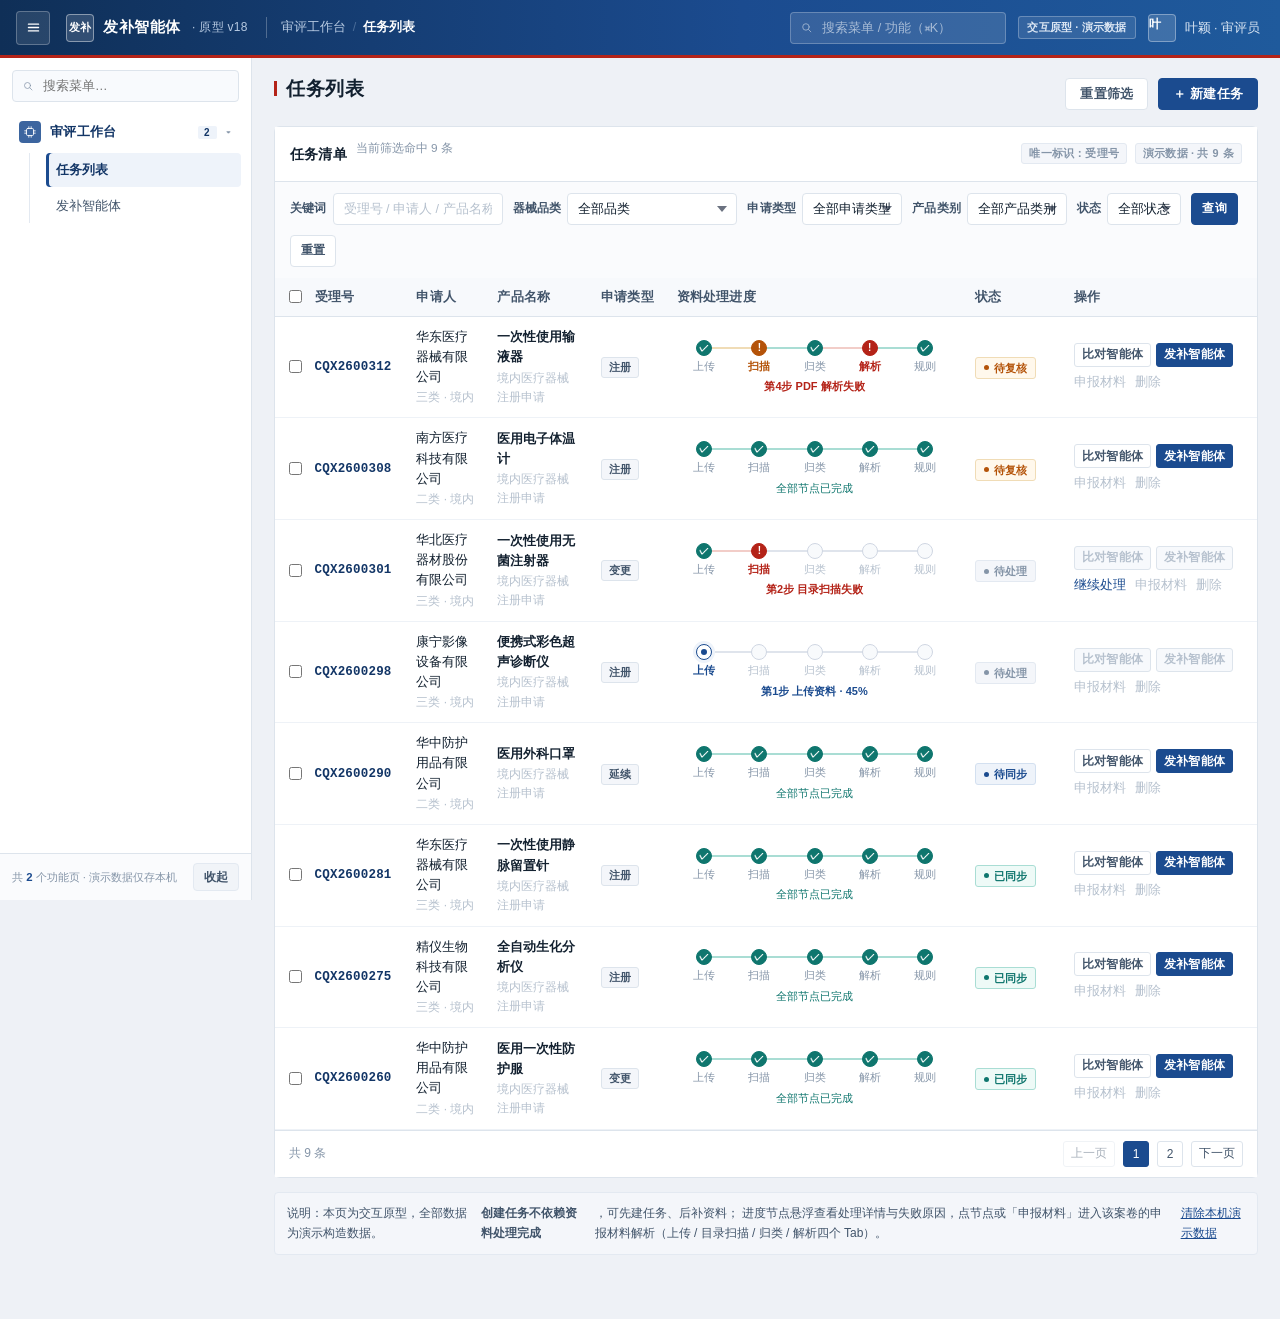
==== index.html @ 921083e4 "feat: 法布·发补智能体原型 v18（8 页可交互 + 三来源问题归并 + RPS 归类 + 浮窗分屏）" ====
<!DOCTYPE html>
<html lang="zh-CN">
<head>
<meta charset="utf-8">
<meta name="viewport" content="width=device-width,initial-scale=1">
<title>任务列表 · 发补智能体原型 v18</title>
<link rel="stylesheet" href="./assets/style.css">
</head>
<body>
<div class="shell">
  <header class="topbar" id="topbar"></header>
  <aside class="side" id="side"></aside>

  <main class="content">
    <div class="page-head">
      <div>
        <div class="page-title"><span class="dot"></span>任务列表</div>
      </div>
      <div class="right">
        <button class="btn" id="btnReset">重置筛选</button>
        <button class="btn primary" id="btnNew">＋ 新建任务</button>
      </div>
    </div>

    <div class="panel">
      <div class="panel-head">
        <h3>任务清单</h3>
        <span class="sub" id="listHint"></span>
        <div class="right">
          <span class="tag t-gray">唯一标识：受理号</span>
          <span class="tag t-gray">演示数据 · 共 <b id="totalNum">0</b> 条</span>
        </div>
      </div>

      <div class="panel-body tight">
        <div class="toolbar">
          <div class="fld"><span>关键词</span>
            <input class="inp w-md" id="fKw" placeholder="受理号 / 申请人 / 产品名称"></div>
          <div class="fld"><span>器械品类</span><select class="sel" id="fDev"></select></div>
          <div class="fld"><span>申请类型</span><select class="sel" id="fApplyType"></select></div>
          <div class="fld"><span>产品类别</span><select class="sel" id="fProdClass"></select></div>
          <div class="fld"><span>状态</span><select class="sel" id="fStatus"></select></div>
          <button class="btn primary sm" id="btnQuery" style="height:32px">查询</button>
          <button class="btn sm" id="btnClear" style="height:32px">重置</button>
        </div>
      </div>

      <div class="batchbar" id="batchBar">
        <span class="bn">已选 <b id="bnNum">0</b> 项</span>
        <span class="sp"></span>
        <button class="btn sm" id="bnRun">批量开始处理</button>
        <button class="btn sm" id="bnDel">批量删除</button>
        <button class="btn sm gh" id="bnClear">清除选择</button>
      </div>

      <div class="tbl-wrap">
        <table class="tbl">
          <thead>
            <tr>
              <th class="chkcell"><input type="checkbox" id="chkAll" title="选择本页全部"></th>
              <th style="width:122px">受理号</th>
              <th style="width:166px">申请人</th>
              <th style="width:188px">产品名称</th>
              <th style="width:158px">器械品类</th>
              <th style="width:78px">申请类型</th>
              <th style="width:318px">资料处理进度</th>
              <th style="width:84px">状态</th>
              <th style="width:172px">操作</th>
            </tr>
          </thead>
          <tbody id="rows"></tbody>
        </table>
      </div>
      <div class="pager" id="pager"></div>
    </div>

    <div class="infobar i-gray" style="margin:0">
      说明：本页为交互原型，全部数据为演示构造数据。<b>创建任务不依赖资料处理完成</b>，可先建任务、后补资料；
      进度节点悬浮查看处理详情与失败原因，点节点或「申报材料」进入该案卷的申报材料解析（上传 / 目录扫描 / 归类 / 解析四个 Tab）。
      <a id="btnClearDemo" style="color:var(--primary);text-decoration:underline;cursor:pointer">清除本机演示数据</a>
    </div>
  </main>
</div>

<div id="toastBox"></div>

<script src="./assets/app.js"></script>
<script src="./assets/data.js"></script>
<script src="./assets/cascade.js"></script>
<script>
(function () {
  'use strict';
  var $ = APP.$, $$ = APP.$$, esc = APP.esc, ic = APP.ic;

  var S = { kw: '', devTop: '', applyType: '', prodClass: '', status: '', page: 1, size: 8 };
  var RUNNING = {};

  APP.renderTop({ crumb: ['审评工作台', '任务列表'] });
  APP.renderSide('list');

  function fillSel(sel, arr, allTxt) {
    var h = '<option value="">' + allTxt + '</option>';
    arr.forEach(function (v) { h += '<option value="' + esc(v) + '">' + esc(v) + '</option>'; });
    sel.innerHTML = h;
  }
  fillSel($('#fDev'), DATA.DEVICE_CAT.map(function (g) { return g.t; }), '全部品类');
  fillSel($('#fApplyType'), DATA.ENUM.applyType, '全部申请类型');
  fillSel($('#fProdClass'), DATA.ENUM.productClass, '全部产品类别');
  fillSel($('#fStatus'), Object.keys(DATA.STATUS), '全部状态');

  function filtered() {
    var kw = S.kw.trim().toLowerCase();
    return DATA.CASES.filter(function (c) {
      if (S.devTop && (!c.devCat || c.devCat[0] !== S.devTop)) return false;
      if (S.applyType && c.applyType !== S.applyType) return false;
      if (S.prodClass && c.productClass !== S.prodClass) return false;
      if (S.status && c.status !== S.status) return false;
      if (kw) {
        var hay = [c.acceptNo, c.product, c.ent, c.applyItem].join(' ').toLowerCase();
        if (hay.indexOf(kw) < 0) return false;
      }
      return true;
    });
  }

  /* ---------------- 节点状态 ---------------- */
  function nodeCls(x) {
    if (!x) return 'pending';
    if (x.st === 'fail') return 'fail';
    if (x.st === 'warn') return 'warn';
    if (x.st === 'running') return 'run';
    if (x.st === 'done') return 'done';
    return 'pending';
  }
  function nodeDone(x) { return !!x && (x.st === 'done' || x.st === 'warn'); }
  function isRunning(c) {
    return DATA.FLOW_STEPS.some(function (s) {
      var x = (c.flow || {})[s.k];
      return x && x.st === 'running';
    });
  }
  function nodeDetail(c, k) {
    var x = (c.flow || {})[k] || {};
    if (k === 'upload') {
      var fn = x.file ? x.file.name + (x.file.count ? ' · ' + x.file.count + ' 个文件' : ' · ' + x.file.size) : '文件夹已上传';
      if (x.st === 'done') return fn + '，创建后自动扫描目录';
      if (x.st === 'running') return '正在上传 ' + (x.pct || 0) + '%' + (x.file ? ' · ' + x.file.name : '');
      return '尚未选择文件夹';
    }
    if (k === 'unzip') {
      if (x.st === 'done') return '读取 ' + (x.files || 128) + ' 个文件' + (x.failN ? '（' + x.failN + ' 个失败，见「申报材料解析 · 目录扫描」）' : '') +
        ' · ' + (x.dirs || 6) + ' 个一级目录 · 耗时 ' + (x.cost || '3.2s');
      if (x.st === 'running') return '正在扫描目录 ' + (x.pct || 0) + '%';
      if (x.st === 'fail') return '目录扫描未完成，后续节点被阻塞';
      return '等待上传完成';
    }
    if (k === 'classify') {
      if (x.st === 'done') return '128 个 ch 文件 → 12 个 rps 目录（自动 ' + (x.auto != null ? x.auto : 125) + ' · 待确认 ' + (x.low != null ? x.low : 0) + ' · 人工调整 ' + (x.manual || 0) + '）';
      if (x.st === 'running') return '正在按归类规则处理 ' + (x.pct || 0) + '%';
      return '等待目录扫描完成';
    }
    if (k === 'parse') {
      if (x.st === 'done') return '解析成功 ' + (x.ok || 128) + ' 个 · 提取文本 ' + (x.pages || 3518) + ' 页';
      if (x.st === 'fail') return '成功 ' + (x.ok || 125) + ' 个 · 失败 ' + (x.failN || 3) + ' 个 · 提取文本 ' + (x.pages || 3518) + ' 页';
      if (x.st === 'running') return '正在解析 ' + (x.pct || 0) + '%';
      return '等待归类完成';
    }
    if (k === 'rule') {
      if (x.st === 'done') return '规则结论 ' + (x.hits || 12) + ' 条 · 比对差异 ' + (x.cmp || 4) + ' 项 · 历史匹配 ' + (x.hist || 12) + ' 份';
      if (x.st === 'running') return '正在运行规则包 ' + (x.pct || 0) + '%';
      return '等待解析完成';
    }
    return '';
  }
  function stateText(x) {
    if (!x) return '未开始';
    if (x.st === 'fail') return '失败';
    if (x.st === 'running') return '处理中 ' + (x.pct || 0) + '%';
    if (x.st === 'warn') return '部分失败';
    if (x.st === 'done') return '已完成';
    return '未开始';
  }

  function flowCell(c) {
    var f = DATA.flowOf(c);
    var nodes = DATA.FLOW_STEPS.map(function (s) {
      var x = (c.flow || {})[s.k] || { st: 'pending' };
      var cls = nodeCls(x);
      var dot = cls === 'done' ? '✓' : (cls === 'fail' || cls === 'warn') ? '!' : '';
      var attrs = ' data-tip-title="' + esc(s.t) + '"' +
        ' data-tip-state="' + esc(stateText(x) + (x.at ? ' · ' + x.at : '')) + '"' +
        ' data-tip-detail="' + esc(nodeDetail(c, s.k)) + '"';
      if (x.err) attrs += ' data-tip-err="' + esc(x.err + (x.errMore ? '；' + x.errMore : '')) + '"';
      return '<div class="fnode ' + cls + '"' + attrs + '>' +
        '<span class="fdot">' + dot + '</span>' +
        '<span class="flab">' + esc(s.short) + '</span></div>';
    }).join('');

    var cap, tone;
    if (f.fail) { cap = '第' + f.fail.i + '步 ' + f.fail.t + '失败'; tone = 'red'; }
    else if (isRunning(c)) {
      var curNode = null;
      DATA.FLOW_STEPS.forEach(function (s) {
        var x = (c.flow || {})[s.k];
        if (!curNode && x && x.st === 'running') curNode = { t: s.t, pct: x.pct || 0, i: DATA.FLOW_STEPS.indexOf(s) + 1 };
      });
      cap = curNode ? ('第' + curNode.i + '步 ' + curNode.t + ' · ' + curNode.pct + '%') : '处理中';
      tone = 'blue';
    } else if (f.warn) {
      cap = '有环节存在失败文件 · 点开排查';
      tone = 'amber';
    } else if (!f.done && f.cur) {
      cap = '待处理 · 下一步 ' + f.cur.t;
      tone = 'gray';
    } else if (f.done) {
      cap = '全部节点已完成';
      tone = 'green';
    } else {
      cap = '未开始';
      tone = 'gray';
    }

    return '<div class="flowcell" id="flow-' + esc(c.acceptNo) + '">' +
      '<div class="fprog">' + nodes + '</div>' +
      '<div class="fcap ' + tone + '">' + esc(cap) + '</div></div>';
  }

  /* ---------------- 表格 ---------------- */
  var STATUS_ORDER = { '待复核': 0, '待处理': 1, '待同步': 2, '已同步': 3 };

  function devName(c) {
    if (!c.devCat || !c.devCat.length) return c.cat || '—';
    return c.devCat[2].replace(/^[\d\-]+\s+/, '');
  }
  function devParent(c) {
    if (!c.devCat || c.devCat.length < 2) return '';
    return c.devCat[1].replace(/^[\d\-]+\s+/, '');
  }

  var SEL = {};
  function selCount() { return Object.keys(SEL).length; }
  function syncBatch() {
    var n = selCount();
    var bar = $('#batchBar');
    if (bar) bar.classList.toggle('on', n > 0);
    var num = $('#bnNum'); if (num) num.textContent = n;
    var rows = $$('#rows .rowchk');
    var all = rows.length > 0 && rows.every(function (x) { return x.checked; });
    var some = rows.some(function (x) { return x.checked; });
    var ca = $('#chkAll');
    if (ca) { ca.checked = all; ca.indeterminate = !all && some; }
  }
  function selClear() {
    SEL = {};
    $$('#rows .rowchk').forEach(function (x) { x.checked = false; });
    $$('#rows tr.sel').forEach(function (tr) { tr.classList.remove('sel'); });
    syncBatch();
  }

  function renderTable() {
    var list = filtered().slice();
    list.sort(function (a, b) {
      if (a.isNew && !b.isNew) return -1;
      if (!a.isNew && b.isNew) return 1;
      var d = (STATUS_ORDER[a.status] == null ? 9 : STATUS_ORDER[a.status]) - (STATUS_ORDER[b.status] == null ? 9 : STATUS_ORDER[b.status]);
      return d !== 0 ? d : (a.updated < b.updated ? 1 : -1);
    });
    var total = list.length;
    var pages = Math.max(1, Math.ceil(total / S.size));
    if (S.page > pages) S.page = pages;
    var pageList = list.slice((S.page - 1) * S.size, (S.page - 1) * S.size + S.size);

    var tb = $('#rows');
    if (!total) {
      tb.innerHTML = '<tr><td colspan="9"><div class="empty">' +
        '<div class="eic">' + ic('search', 20) + '</div>' +
        '<div class="et">没有符合条件的任务</div>' +
        '<div class="es">可尝试放宽筛选条件，或新建一个任务</div>' +
        '<div class="eact"><button class="btn sm" id="emptyClear">重置筛选</button>' +
        '<button class="btn primary sm" id="emptyNew">＋ 新建任务</button></div>' +
        '</div></td></tr>';
      $('#emptyClear').onclick = doClear;
      $('#emptyNew').onclick = openNew;
    } else {
      var h = '';
      pageList.forEach(function (c) {
        var st = DATA.STATUS[c.status] || { tone: 'b-gray' };
        var parseNode = (c.flow || {}).parse || {};
        /* 解析即使有少量文件失败，只要成功解析过文件，比对智能体仍可基于成功文件运行 */
        var parseOk = nodeDone(parseNode) || (parseNode.st === 'fail' && (parseNode.ok || 0) > 0);
        var ruleOk = nodeDone((c.flow || {}).rule);
        var f = DATA.flowOf(c);
        var running = isRunning(c);
        var cmpOff = parseOk ? '' : ' off';
        var draftOff = ruleOk ? '' : ' off';
        var runLink = (running || f.done) ? '' :
          '<a data-act="run">' + (f.pct ? '继续处理' : '开始处理') + '</a>';

        h += '<tr data-no="' + esc(c.acceptNo) + '"' + (SEL[c.acceptNo] ? ' class="sel"' : '') + '>' +
          '<td class="chkcell"><input type="checkbox" class="rowchk" data-no="' + esc(c.acceptNo) + '"' +
            (SEL[c.acceptNo] ? ' checked' : '') + '></td>' +
          '<td class="mono"><span class="acceptlink" data-act="parse" title="查看该案卷的申报材料解析">' + esc(c.acceptNo) + '</span>' +
            (c.isNew ? '<div class="t2" style="color:var(--green)">新建</div>' : '') + '</td>' +
          '<td><div class="t1" style="font-weight:400">' + esc(c.ent) + '</div><div class="t2">' +
            esc((c.productClass || '—') + ' · ' + (c.region || '—')) + '</div></td>' +
          '<td><div class="t1">' + esc(c.product) + '</div><div class="t2">' + esc(c.applyItem || c.cat) + '</div></td>' +
          '<td><div class="t1" style="font-weight:400">' + esc(devName(c)) + '</div><div class="t2">' + esc(devParent(c)) + '</div></td>' +
          '<td class="nowrap"><span class="tag">' + esc(c.applyType || c.regType) + '</span></td>' +
          '<td>' + flowCell(c) + '</td>' +
          '<td><span class="badge ' + st.tone + '"><span class="bd"></span>' + esc(c.status) + '</span></td>' +
          '<td><div class="opcell">' +
            '<div class="opbtns">' +
              '<button class="btn xs' + cmpOff + '" data-act="cmp"' +
                (cmpOff ? ' title="资料解析完成后可用"' : '') + '>比对智能体</button>' +
              '<button class="btn xs primary' + draftOff + '" data-act="draft"' +
                (draftOff ? ' title="规则运行完成后可用"' : '') + '>发补智能体</button>' +
            '</div>' +
            '<div class="cell-ops">' +
              runLink +
              '<a data-act="parse" class="mute">申报材料</a>' +
              '<a data-act="del" class="mute">删除</a>' +
            '</div>' +
          '</div></td>' +
        '</tr>';
      });
      tb.innerHTML = h;
    }

    $('#totalNum').textContent = total;
    $('#listHint').textContent = total ? ('当前筛选命中 ' + total + ' 条') : '';
    APP.renderPager($('#pager'), total, S.page, S.size, function (p) { S.page = p; renderTable(); });
    syncBatch();
  }

  /* ---------------- 行内处理（不跳页） ---------------- */
  function findCase(no) {
    return DATA.CASES.filter(function (x) { return x.acceptNo === no; })[0];
  }
  function nowStr() {
    var d = new Date();
    function p(n) { return n < 10 ? '0' + n : '' + n; }
    return d.getFullYear() + '-' + p(d.getMonth() + 1) + '-' + p(d.getDate()) + ' ' + p(d.getHours()) + ':' + p(d.getMinutes());
  }
  function hm() {
    var d = new Date();
    return (d.getHours() < 10 ? '0' : '') + d.getHours() + ':' + (d.getMinutes() < 10 ? '0' : '') + d.getMinutes();
  }
  function fillMeta(k, x) {
    if (k === 'upload') {
      if (!x.file) x.file = { name: '企业申报资料', size: '42.8 MB', count: 128, dirs: 6 };
    } else if (k === 'unzip') {
      x.files = 128; x.dirs = 6; x.cost = '3.2s';
    } else if (k === 'classify') {
      x.auto = 125; x.low = 3; x.manual = 0;
    } else if (k === 'parse') {
      x.ok = 128; x.failN = 0; x.pages = 3518;
    } else if (k === 'rule') {
      x.hits = 12; x.cmp = 4; x.hist = 12;
    }
  }

  function runTask(no) {
    var c = findCase(no);
    if (!c || RUNNING[no]) return;
    var order = DATA.FLOW_STEPS.map(function (s) { return s.k; });
    var startIdx = 0;
    while (startIdx < order.length && nodeDone(c.flow[order[startIdx]])) startIdx++;
    if (startIdx >= order.length) return;

    RUNNING[no] = true;
    if (order[startIdx] === 'upload' && !(c.flow.upload && c.flow.upload.file)) {
      c.flow.upload = c.flow.upload || {};
      c.flow.upload.file = { name: '企业申报资料_' + no, size: '42.8 MB', count: 128, dirs: 6 };
    }
    renderTable();

    (function step(i) {
      if (i >= order.length) {
        RUNNING[no] = false;
        c.status = '待复核';
        c.updated = nowStr();
        DATA.saveFlow(no, c.flow);
        if (c.isNew) DATA.saveCase(c);
        renderTable();
        APP.toast('受理号 ' + no + ' 的资料处理已完成，可进入发补智能体', 'ok', 3200);
        return;
      }
      var k = order[i];
      if (nodeDone(c.flow[k])) { step(i + 1); return; }

      var x = c.flow[k] || (c.flow[k] = { st: 'pending', pct: 0 });
      var base = (x.st === 'fail') ? 0 : (x.pct || 0);
      x.st = 'running';
      x.pct = base;
      delete x.err;
      delete x.errMore;
      renderTable();

      var t0 = Date.now();
      var dur = 760;
      var timer = setInterval(function () {
        var p = Math.min(100, Math.round(base + (Date.now() - t0) / dur * (100 - base)));
        x.pct = p;
        var el = $('#flow-' + no);
        if (el) el.outerHTML = flowCell(c);
        if (p >= 100) {
          clearInterval(timer);
          x.st = 'done';
          x.pct = 100;
          x.at = hm();
          fillMeta(k, x);
          DATA.saveFlow(no, c.flow);
          if (c.isNew) DATA.saveCase(c);
          renderTable();
          setTimeout(function () { step(i + 1); }, 240);
        }
      }, 90);
    })(startIdx);
  }

  /* ---------------- 行操作 ---------------- */
  $('#rows').addEventListener('click', function (e) {
    var b = e.target.closest('[data-act]');
    if (!b) return;
    var tr = b.closest('tr');
    var no = tr.dataset.no;
    var c = findCase(no);
    if (!c) return;
    var act = b.dataset.act;

    if (act === 'parse') { location.href = './09-申报材料解析.html?case=' + encodeURIComponent(no); return; }
    if (act === 'cmp') {
      /* 不弹窗：解析完成后直接进入比对结果页；未完成时静默不响应 */
      if (b.classList.contains('off')) { APP.toast('资料解析完成后才能进入比对智能体', 'warn', 2600); return; }
      location.href = './07-比对智能体.html?case=' + encodeURIComponent(no);
      return;
    }
    if (act === 'draft') {
      if (b.classList.contains('off')) { APP.toast('规则运行完成后才能进入发补智能体', 'warn', 2600); return; }
      location.href = './08-发补智能体.html?case=' + encodeURIComponent(no) + '&tab=rules';
      return;
    }
    if (act === 'run') { runTask(no); return; }
    if (act === 'del') { confirmDel(c); }
  });

  /* 勾选 */
  $('#rows').addEventListener('change', function (e) {
    var cb = e.target.closest('.rowchk');
    if (!cb) return;
    var no = cb.dataset.no;
    if (cb.checked) SEL[no] = true; else delete SEL[no];
    var tr = cb.closest('tr');
    if (tr) tr.classList.toggle('sel', cb.checked);
    syncBatch();
  });
  var ca = $('#chkAll');
  if (ca) ca.addEventListener('change', function () {
    var on = this.checked;
    $$('#rows .rowchk').forEach(function (cb) {
      cb.checked = on;
      var no = cb.dataset.no;
      if (on) SEL[no] = true; else delete SEL[no];
      var tr = cb.closest('tr'); if (tr) tr.classList.toggle('sel', on);
    });
    syncBatch();
  });
  $('#bnClear').onclick = selClear;
  $('#bnRun').onclick = function () {
    var nos = Object.keys(SEL).filter(function (no) {
      var c = findCase(no); return c && !DATA.flowOf(c).done;
    });
    if (!nos.length) { APP.toast('所选任务的处理节点都已完成，无需再处理', 'warn', 2400); return; }
    nos.forEach(function (no) { runTask(no); });
    APP.toast('已开始处理 ' + nos.length + ' 个任务', 'ok', 2400);
    selClear();
  };
  $('#bnDel').onclick = function () {
    var nos = Object.keys(SEL);
    if (!nos.length) return;
    APP.confirmDialog({
      title: '批量删除任务', tone: 'red', okText: '删除 ' + nos.length + ' 个任务',
      body: '将删除 <b>' + nos.length + '</b> 个任务：' + nos.map(esc).join('、') + '。<br>' +
        '对应的申报资料处理进度与发补意见草稿将一并移除，且不可恢复。'
    }, function () {
      nos.forEach(function (no) { DATA.removeCase(no); delete SEL[no]; });
      render();
      APP.toast('已删除 ' + nos.length + ' 个任务', 'ok');
    });
  };

  function confirmDel(c) {
    APP.confirmDialog({
      title: '删除任务',
      tone: 'red',
      okText: '确认删除',
      body: '将删除受理号 <b>' + esc(c.acceptNo) + '</b>（' + esc(c.product) + ' · ' + esc(c.ent) + '）。<br>' +
        '该任务的申报资料处理进度、发补意见草稿将一并移除，且不可恢复。' +
        (c.status === '已同步' ? '<br><b>注意：该任务已同步至审评系统，删除后不影响审评系统中已有的数据。</b>' : '')
    }, function () {
      DATA.removeCase(c.acceptNo);
      delete SEL[c.acceptNo];
      render();
      APP.toast('受理号 ' + c.acceptNo + ' 的任务已删除', 'ok');
    });
  }

  /* ---------------- 查询 / 重置 ---------------- */
  function doQuery() {
    S.kw = $('#fKw').value; S.devTop = $('#fDev').value; S.applyType = $('#fApplyType').value;
    S.prodClass = $('#fProdClass').value; S.status = $('#fStatus').value; S.page = 1;
    render();
    APP.toast('已按条件筛选，命中 ' + filtered().length + ' 条', 'ok', 1600);
  }
  function doClear() {
    S = { kw: '', devTop: '', applyType: '', prodClass: '', status: '', page: 1, size: 8 };
    $('#fKw').value = ''; $('#fDev').value = ''; $('#fApplyType').value = '';
    $('#fProdClass').value = ''; $('#fStatus').value = '';
    render();
  }
  $('#btnQuery').onclick = doQuery;
  $('#btnClear').onclick = doClear;
  $('#btnReset').onclick = doClear;
  $('#btnClearDemo').onclick = function () {
    APP.confirmDialog({
      title: '清除本机演示数据', tone: 'amber', okText: '清除并刷新',
      body: '将清除在本机新建的任务及其处理进度（浏览器 localStorage），<br>原型内置的演示案卷不受影响。'
    }, function () { DATA.clearDemo(); location.reload(); });
  };
  $('#fKw').addEventListener('keydown', function (e) { if (e.key === 'Enter') doQuery(); });

  /* ---------------- 节点悬浮详情 ---------------- */
  var tip = document.createElement('div');
  tip.className = 'nodetip';
  tip.id = 'nodeTip';
  document.body.appendChild(tip);

  function hideTip() { tip.style.display = 'none'; }
  document.addEventListener('mouseover', function (e) {
    var n = e.target.closest ? e.target.closest('.fnode') : null;
    if (!n) return;
    var t = n.dataset.tipTitle || '';
    var s = n.dataset.tipState || '';
    var d = n.dataset.tipDetail || '';
    var err = n.dataset.tipErr || '';
    tip.innerHTML = '<b>' + esc(t) + '</b>' +
      '<span class="nts">' + esc(s) + '</span>' +
      (err ? '<span class="nte">' + esc(err) + '</span>' : '') +
      (d ? '<span class="ntd">' + esc(d) + '</span>' : '');
    tip.style.display = 'block';
    var r = n.getBoundingClientRect();
    var w = tip.offsetWidth, h = tip.offsetHeight;
    var left = Math.min(window.innerWidth - w - 12, Math.max(10, r.left + r.width / 2 - w / 2));
    var top = r.top - h - 9;
    var below = false;
    if (top < 8) { top = r.bottom + 9; below = true; }
    tip.style.left = left + 'px';
    tip.style.top = top + 'px';
    tip.classList.toggle('below', below);
  });
  document.addEventListener('mouseout', function (e) {
    var n = e.target.closest ? e.target.closest('.fnode') : null;
    if (n && !n.contains(e.relatedTarget)) hideTip();
  });
  /* 点进度节点：直接进该案卷的申报材料解析，并落在对应 Tab */
  document.addEventListener('click', function (e) {
    var n = e.target.closest ? e.target.closest('.fnode') : null;
    if (!n) return;
    var tr = n.closest('tr');
    if (!tr || !tr.dataset.no) return;
    var idx = Array.prototype.indexOf.call(n.parentNode.children, n);
    var step = DATA.FLOW_STEPS[idx];
    location.href = './09-申报材料解析.html?case=' + encodeURIComponent(tr.dataset.no) +
      (step ? '&stage=' + encodeURIComponent(step.k) : '');
  });
  window.addEventListener('scroll', hideTip, true);

  /* ======================================================================
     新建任务：受理号必填 + 7 项基础字段；直接上传申报资料文件夹（无需压缩）
     ====================================================================== */
  var NW = null;

  function fmtSize(b) {
    if (!b) return '—';
    if (b >= 1073741824) return (b / 1073741824).toFixed(1) + ' GB';
    if (b >= 1048576) return (b / 1048576).toFixed(1) + ' MB';
    return Math.max(1, Math.round(b / 1024)) + ' KB';
  }
  function regTypeOf(t) { return t === '注册' ? '首次注册' : (t === '延续' ? '延续注册' : '变更注册'); }

  function openNew() {
    NW = { devCat: [], prodClass: '', region: '', file: null, pct: 0, timer: null, data: null, mask: null };

    var body =
      '<div id="newErr" style="display:none;margin-bottom:13px"></div>' +
      '<div class="fg2">' +
        '<div class="fi"><label>受理号 <span class="req">*</span></label>' +
          '<input class="inp" id="nAccept" placeholder="如：CQX2600455" autocomplete="off" style="font-family:var(--mono)">' +
          '<div class="fhint">唯一标识，全系统不重复；创建后不可修改</div></div>' +
        '<div class="fi"><label>申请人 <span class="req">*</span></label>' +
          '<input class="inp" id="nApplicant" placeholder="如：华东医疗器械有限公司" autocomplete="off" style="margin-bottom:0"></div>' +
        '<div class="fi"><label>产品名称 <span class="req">*</span></label>' +
          '<input class="inp" id="nProduct" placeholder="如：一次性使用输液器" autocomplete="off"></div>' +
        '<div class="fi"><label>申请类型 <span class="req">*</span></label>' +
          '<select class="sel" id="nApplyType"><option value="">请选择</option>' +
            DATA.ENUM.applyType.map(function (v) { return '<option>' + esc(v) + '</option>'; }).join('') +
          '</select></div>' +
        '<div class="fi span2"><label>器械品类 <span class="req">*</span><span class="k">四级联动 · 支持模糊搜索，需选到第四级</span></label>' +
          '<div id="nDevCat"></div></div>' +
        '<div class="fi"><label>申请事项 <span class="req">*</span></label>' +
          '<select class="sel" id="nApplyItem"><option value="">请选择</option>' +
            DATA.ENUM.applyItem.map(function (v) { return '<option>' + esc(v) + '</option>'; }).join('') +
          '</select></div>' +
        '<div class="fi"><label>产品类别 <span class="req">*</span></label>' +
          '<div class="vchips" id="nProdClass">' +
            DATA.ENUM.productClass.map(function (v) { return '<span class="vchip" data-v="' + esc(v) + '">' + esc(v) + '</span>'; }).join('') +
          '</div></div>' +
        '<div class="fi"><label>地域 <span class="req">*</span></label>' +
          '<div class="vchips" id="nRegion">' +
            DATA.ENUM.region.map(function (v) { return '<span class="vchip" data-v="' + esc(v) + '">' + esc(v) + '</span>'; }).join('') +
          '</div></div>' +
      '</div>' +

      '<div class="nwsec"><span class="nwsec-h">申报资料文件夹 <span class="req">*</span></span>' +
        '<span class="nwsec-s">直接上传整个文件夹，无需压缩 → 自动扫描目录 → 按 ch 归类 → 解析 → 跑规则</span></div>' +
      '<div class="upz" id="upZone">' +
        '<div class="upz-ic">' + ic('arrowUp', 20) + '</div>' +
        '<div class="upz-t">将企业申报资料<b>文件夹</b>拖到此处，或 <button type="button" class="linkbtn" id="upPick">选择本地文件夹</button></div>' +
        '<div class="upz-s">保留原有目录结构（含子目录），单个案卷文件夹 ≤ 2GB，无需打包成压缩包</div>' +
        '<input type="file" id="upFile" webkitdirectory directory multiple style="display:none">' +
      '</div>' +
      '<div class="upcard" id="upFileCard" style="display:none"></div>' +
      '<div class="uphint" id="upHintRow">没有现成文件夹？<button type="button" class="linkbtn" id="upDemo">使用演示文件夹（128 个文件 · 6 个一级目录 · 42.8 MB）</button></div>' +
      '<div class="infobar i-blue" style="margin:12px 0 0">' + ic('info', 15, 'ib-ic') +
        '<div>字段与文件夹都要填/选，点「创建任务」后直接进列表并开始处理；文件夹内的层级会原样保留。</div></div>';

    APP.openModal({
      title: '新建发补任务', width: 'w860', body: body,
      foot: '<span class="tip">带 <span style="color:var(--red)">*</span> 为必填项 · 受理号唯一 · 申报资料文件夹必选</span><span class="sp"></span>' +
        '<button class="btn" data-close="1">取消</button>' +
        '<button class="btn primary" id="nCreate">创建任务</button>',
      after: function (m) {
        NW.mask = m;
        initStep1(m);
        initUpload(m);
        $('#nCreate', m).onclick = function () { createTask(m); };
        setTimeout(function () { var f = $('#nAccept', m); if (f) f.focus(); }, 60);
      }
    });
  }

  function initStep1(m) {
    CASCADE.create($('#nDevCat', m), {
      tree: DATA.DEVICE_CAT,
      levels: 4,
      placeholder: '如输入“输液器”“体温计”搜索，或逐级选择',
      onChange: function (path) {
        NW.devCat = path.filter(Boolean);
        var el = $('#nDevCat', m);
        if (el) el.classList.remove('bad');
      }
    });

    function chipGroup(sel, key) {
      var box = $(sel, m);
      box.addEventListener('click', function (e) {
        var c = e.target.closest('.vchip');
        if (!c) return;
        NW[key] = (NW[key] === c.dataset.v) ? '' : c.dataset.v;
        $$('.vchip', box).forEach(function (x) { x.classList.toggle('on', x.dataset.v === NW[key]); });
      });
    }
    chipGroup('#nProdClass', 'prodClass');
    chipGroup('#nRegion', 'region');

    ['nAccept', 'nApplicant', 'nProduct'].forEach(function (id) {
      var el = $('#' + id, m);
      el.addEventListener('input', function () { el.classList.remove('bad'); });
    });
    ['nApplyType', 'nApplyItem'].forEach(function (id) {
      var el = $('#' + id, m);
      el.addEventListener('change', function () { el.classList.remove('bad'); });
    });
  }

  function showErr(m, errs) {
    var eb = $('#newErr', m);
    eb.style.display = '';
    eb.innerHTML = '<div class="infobar i-amber" style="margin:0">' + ic('warn', 15, 'ib-ic') +
      '<div>' + errs.map(esc).join('<br>') + '</div></div>';
    var bd = m.querySelector('.modal-bd');
    if (bd) bd.scrollTop = 0;
  }

  function validate(m) {
    var accept = $('#nAccept', m).value.trim();
    var applicant = $('#nApplicant', m).value.trim();
    var product = $('#nProduct', m).value.trim();
    var applyType = $('#nApplyType', m).value;
    var applyItem = $('#nApplyItem', m).value;
    var errs = [];

    function mark(id, bad) { var e = $('#' + id, m); if (e) e.classList.toggle('bad', !!bad); }
    mark('nAccept', !accept); mark('nApplicant', !applicant); mark('nProduct', !product);
    mark('nApplyType', !applyType); mark('nApplyItem', !applyItem);

    if (!accept) errs.push('请填写「受理号」');
    if (!applicant) errs.push('请填写「申请人」');
    if (!product) errs.push('请填写「产品名称」');
    if (!NW.devCat || NW.devCat.length < 4) {
      errs.push('请选择完整的「器械品类」（需逐级选到第四级）');
      var dc = $('#nDevCat', m); if (dc) dc.classList.add('bad');
    }
    if (!applyType) errs.push('请选择「申请类型」');
    if (!applyItem) errs.push('请选择「申请事项」');
    if (!NW.prodClass) errs.push('请选择「产品类别」');
    if (!NW.region) errs.push('请选择「地域」');

    if (accept) {
      var dup = DATA.CASES.some(function (c) { return c.acceptNo.toLowerCase() === accept.toLowerCase(); });
      if (dup) {
        errs.push('受理号「' + accept + '」已存在（受理号是唯一标识），请勿重复创建');
        mark('nAccept', true);
      }
    }

    if (!NW.file) {
      errs.push('请选择企业申报资料文件夹（未选择不能创建任务）');
      var uz = $('#upZone', m);
      if (uz) { uz.classList.add('bad'); uz.scrollIntoView({ block: 'center' }); }
    }

    if (errs.length) { showErr(m, errs); return false; }

    var eb = $('#newErr', m);
    eb.style.display = 'none';
    var dc2 = $('#nDevCat', m); if (dc2) dc2.classList.remove('bad');
    NW.data = { accept: accept, applicant: applicant, product: product, applyType: applyType, applyItem: applyItem };
    return true;
  }

  /* ---------- 上传模拟 ---------- */
  function initUpload(m) {
    var file = $('#upFile', m);
    var zone = $('#upZone', m);

    $('#upPick', m).onclick = function (e) { e.stopPropagation(); file.value = ''; file.click(); };
    zone.onclick = function (e) { if (!e.target.closest('button')) { file.value = ''; file.click(); } };
    file.onchange = function () { if (file.files && file.files.length) useDirFromFiles(file.files); };
    $('#upDemo', m).onclick = function () {
      useDir('企业申报资料（演示）', 42.8 * 1048576, 128, 6);
    };

    ['dragenter', 'dragover'].forEach(function (ev) {
      zone.addEventListener(ev, function (e) { e.preventDefault(); zone.classList.add('over'); });
    });
    ['dragleave', 'drop'].forEach(function (ev) {
      zone.addEventListener(ev, function (e) { e.preventDefault(); zone.classList.remove('over'); });
    });
    zone.addEventListener('drop', function (e) {
      var dt = e.dataTransfer;
      var it = dt && dt.items && dt.items[0];
      var entry = it && it.webkitGetAsEntry ? it.webkitGetAsEntry() : null;
      /* 1) 拖进来的是文件夹：递归数文件、算体积 */
      if (entry && entry.isDirectory) {
        walkDir(entry, function (st) { useDir(entry.name, st.size, st.n, st.dirs); });
        return;
      }
      /* 2) 拖进来的是单个文件：提示改为拖文件夹 */
      if (dt && dt.files && dt.files.length) {
        APP.toast('请拖入整个申报资料文件夹，而不是单个文件', 'warn', 2800);
      }
    });
    $('#upFileCard', m).addEventListener('click', function (e) {
      if (e.target.closest('#upChange')) { file.value = ''; file.click(); }
    });
  }

  /* 通过 <input webkitdirectory> 选中的一批文件 → 文件夹信息 */
  function useDirFromFiles(files) {
    if (!files || !files.length) return;
    var size = 0, i, top = {};
    for (i = 0; i < files.length; i++) size += files[i].size || 0;
    var rel = files[0].webkitRelativePath || '';
    var name = rel.indexOf('/') > 0 ? rel.split('/')[0] : '企业申报资料';
    for (i = 0; i < files.length; i++) {
      var r = files[i].webkitRelativePath || '';
      var seg = r.split('/');
      if (seg.length > 2) top[seg[1]] = 1;
    }
    useDir(name, size, files.length, Object.keys(top).length || 1);
  }

  /* 拖入文件夹时的递归统计（返回文件数 / 总体积 / 一级目录数） */
  function walkDir(root, cb) {
    var st = { n: 0, size: 0, dirs: 0 }, pending = 1, done = false;
    function tick() {
      if (--pending === 0 && !done) { done = true; cb(st); }
    }
    function visit(entry, depth) {
      if (entry.isFile) {
        entry.file(function (f) { st.n++; st.size += f.size || 0; tick(); },
          function () { tick(); });
        return;
      }
      if (depth === 1) st.dirs++;
      var reader = entry.createReader();
      (function readAll() {
        reader.readEntries(function (ents) {
          if (!ents.length) { tick(); return; }
          ents.forEach(function (e) { pending++; visit(e, depth + 1); });
          readAll();
        }, function () { tick(); });
      })();
    }
    visit(root, 0);
  }

  function useDir(name, size, count, dirs) {
    var m = NW.mask;
    if (!m) return;
    NW.file = {
      name: name || '企业申报资料',
      size: fmtSize(size || 0),
      count: count || 0,
      dirs: dirs || 0,
      bytes: size || 0
    };
    NW.pct = 0;
    $('#upZone', m).style.display = 'none';
    var hint = $('#upHintRow', m);
    if (hint) hint.style.display = 'none';
    var card = $('#upFileCard', m);
    card.style.display = '';
    card.innerHTML =
      '<div class="upcard-h">' +
        '<span class="fic" style="font-size:9.5px;font-weight:600">DIR</span>' +
        '<div class="fn"><b>' + esc(NW.file.name) + '</b>' +
          '<span>文件夹 · ' + NW.file.count + ' 个文件' + (NW.file.dirs ? ' · ' + NW.file.dirs + ' 个一级目录' : '') +
          ' · ' + esc(NW.file.size) + ' · 创建任务后自动扫描目录</span></div>' +
        '<button type="button" class="linkbtn" id="upChange" style="font-size:12px;flex:0 0 auto">更换文件夹</button>' +
        '<span class="fs" id="upPct">0%</span>' +
      '</div>' +
      '<div class="pbar"><i id="upBar" class="run" style="width:0%"></i></div>' +
      '<div class="uphint" id="upNote">正在读取文件夹结构并上传…</div>';
    startUpload();
  }

  function startUpload() {
    stopUpload();
    var step = 0, total = 20;
    NW.timer = setInterval(function () {
      if (!NW.mask || !document.body.contains(NW.mask)) { stopUpload(); return; }
      step++;
      var p = Math.min(100, Math.round(step / total * 100));
      NW.pct = p;
      var bar = $('#upBar'), pct = $('#upPct');
      if (bar) bar.style.width = p + '%';
      if (pct) pct.textContent = p + '%';
      if (p >= 100) {
        stopUpload();
        if (bar) bar.className = 'ok';
        var note = $('#upNote');
        if (note) note.innerHTML = '<span style="color:var(--green)">上传完成</span> · ' +
          esc(NW.file.count + ' 个文件 / ' + NW.file.size) + '，创建任务后自动扫描目录并归类';
      }
    }, 85);
  }
  function stopUpload() {
    if (NW && NW.timer) { clearInterval(NW.timer); NW.timer = null; }
  }

  /* ---------- 创建 ---------- */
  function createTask(m) {
    var start = true;
    if (!validate(m)) return;
    var no = NW.data.accept;
    var now = nowStr();
    var cat = /^14/.test(NW.devCat[0]) ? '无源医疗器械'
      : (/^22/.test(NW.devCat[0]) ? '体外诊断试剂' : '有源医疗器械');

    var c = {
      acceptNo: no,
      product: NW.data.product,
      ent: NW.data.applicant,
      cat: cat,
      devCat: NW.devCat.slice(),
      applyType: NW.data.applyType,
      applyItem: NW.data.applyItem,
      productClass: NW.prodClass,
      region: NW.region,
      regType: regTypeOf(NW.data.applyType),
      reviewer: '叶颖',
      created: now, updated: now,
      status: '待处理',
      problems: 0, pending: 0, rule: 0, cmp: 0, hist: 0,
      flow: DATA.mkFlow(0),
      isNew: true
    };

    if (NW.file) {
      var done = NW.pct >= 100;
      c.flow.upload = {
        st: done ? 'done' : 'running', pct: done ? 100 : NW.pct,
        at: done ? now : '',
        file: { name: NW.file.name, size: NW.file.size, count: NW.file.count || 0, dirs: NW.file.dirs || 0 }
      };
    }
    if (start && !NW.file) {
      c.flow.upload = { st: 'pending', pct: 0, file: { name: '企业申报资料_' + no, size: '42.8 MB', count: 128, dirs: 6 } };
    }

    DATA.saveCase(c);
    stopUpload();
    APP.closeModal();

    S = { kw: '', devTop: '', applyType: '', prodClass: '', status: '', page: 1, size: 8 };
    $('#fKw').value = ''; $('#fDev').value = ''; $('#fApplyType').value = '';
    $('#fProdClass').value = ''; $('#fStatus').value = '';
    renderTable();

    var tr = $('#rows tr[data-no="' + no + '"]');
    if (tr) { tr.classList.add('hl'); tr.scrollIntoView({ block: 'center' }); }

    if (start) {
      APP.toast('任务 ' + no + ' 已创建，开始在列表内逐节点处理…', 'ok', 2200);
      setTimeout(function () { runTask(no); }, 450);
    } else {
      APP.toast('任务 ' + no + ' 已创建，可在列表中点「开始处理」继续', 'ok', 3200);
    }
  }
  $('#btnNew').onclick = openNew;

  function render() { renderTable(); }

  /* ---------- 承接草稿页「一键同步」回传（按受理号） ---------- */
  (function handleSyncBack() {
    var m = /[?&]sync=([^&]+)/.exec(location.search);
    if (!m) return;
    var no = decodeURIComponent(m[1]);
    var c = findCase(no);
    renderTable();
    if (!c) return;
    c.status = '已同步';
    c.pending = 0;
    c.updated = nowStr();
    if (c.isNew) DATA.saveCase(c); else DATA.saveFlow(c.acceptNo, c.flow);
    renderTable();
    var tr = $('#rows tr[data-no="' + no + '"]');
    if (tr) { tr.classList.add('hl'); tr.scrollIntoView({ block: 'center' }); }
    setTimeout(function () {
      APP.toast('受理号 ' + no + ' 的发补意见草稿已同步至审评系统', 'ok', 3800);
    }, 300);
  })();

  renderTable();

  /* 调试/自动化入口 */
  window.__TL = { S: S, NW: function () { return NW; }, findCase: findCase, renderTable: renderTable };
})();
</script>
</body>
</html>
---- assets/style.css ----
/* ==========================================================================
   发补智能体 · 可交互原型  style.css
   设计基调：政务/医疗浅色 · 低饱和政务蓝 · 细线框 · 小圆角 · 无阴影
   ========================================================================== */

:root{
  --primary:#1b4b8f; --primary-d:#143a6f; --primary-l:#eef3fa; --primary-m:#dbe6f6;
  --red:#a3231f; --red-l:#fdeeee; --red-m:#f6d9d8;
  --text:#1f2937; --t2:#4b5563; --t3:#6b7280; --t4:#98a2b3;
  --bd:#e3e8ef; --bd2:#eef1f5; --bg:#f4f6fa; --card:#fff;
  --green:#047857; --green-l:#ecfdf5; --green-m:#c9ecdd;
  --amber:#b45309; --amber-l:#fffbeb; --amber-m:#fde9c8;
  --orange:#c2410c; --orange-l:#fff7ed; --orange-m:#fcd9c2;
  --purple:#6d28d9; --purple-l:#f5f3ff; --purple-m:#e2d9fb;
  --blue:#1d4ed8; --blue-l:#eff6ff; --blue-m:#d3e2fb;
  --gray:#6b7280; --gray-l:#f3f4f6; --gray-m:#e3e6ea;
  --r:5px; --r-s:3px;
  --topbar-h:54px; --side-w:234px;
  --mono:"SF Mono",Menlo,Consolas,monospace;
  --rdh:max(520px,calc(100vh - 196px));
}

*{box-sizing:border-box;margin:0;padding:0}
html,body{height:100%}
body{
  font-family:-apple-system,BlinkMacSystemFont,"PingFang SC","Hiragino Sans GB","Microsoft YaHei",sans-serif;
  font-size:14px;line-height:1.62;color:var(--text);background:var(--bg);
  -webkit-font-smoothing:antialiased;
}
a{color:inherit;text-decoration:none}
button{font-family:inherit;font-size:inherit;cursor:pointer;border:none;background:none;color:inherit}
input,select,textarea{font-family:inherit;font-size:inherit;color:inherit}
ul,ol{list-style:none}
svg{display:block}
::-webkit-scrollbar{width:9px;height:9px}
::-webkit-scrollbar-thumb{background:#cbd3de;border-radius:5px}
::-webkit-scrollbar-thumb:hover{background:#aeb9c8}
::-webkit-scrollbar-track{background:transparent}

/* ---------------- 外壳 ---------------- */
.shell{display:grid;grid-template-columns:var(--side-w) minmax(0,1fr);grid-template-rows:var(--topbar-h) minmax(0,1fr);min-height:100vh}
.topbar{grid-column:1/3;grid-row:1;
  background:linear-gradient(180deg,#1e518f,#173f76);
  border-bottom:3px solid var(--red);
  display:flex;align-items:center;gap:14px;padding:0 16px;color:#fff;position:sticky;top:0;z-index:60;
}
.brand{display:flex;align-items:center;gap:9px;font-size:15.5px;font-weight:600;letter-spacing:.4px;white-space:nowrap}
.brand .logo{width:26px;height:26px;border-radius:4px;background:rgba(255,255,255,.16);
  display:flex;align-items:center;justify-content:center;font-size:13px;font-weight:700}
.brand .ver{font-size:11px;font-weight:400;background:rgba(255,255,255,.16);padding:1px 6px;border-radius:9px;letter-spacing:.3px}
.crumb{display:flex;align-items:center;gap:7px;font-size:13px;color:rgba(255,255,255,.82);margin-left:6px}
.crumb .sep{opacity:.5}
.crumb .cur{color:#fff;font-weight:600}
.topbar-right{margin-left:auto;display:flex;align-items:center;gap:10px}
.menu-search{position:relative}
.menu-search input{width:180px;height:30px;border-radius:15px;border:1px solid rgba(255,255,255,.3);
  background:rgba(255,255,255,.12);color:#fff;padding:0 30px 0 30px;font-size:12.5px;outline:none}
.menu-search input::placeholder{color:rgba(255,255,255,.65)}
.menu-search .ic{position:absolute;left:9px;top:7px;opacity:.8}
.menu-search .kbd{position:absolute;right:7px;top:6px;font-size:10.5px;color:rgba(255,255,255,.6);
  border:1px solid rgba(255,255,255,.3);border-radius:3px;padding:0 4px;line-height:15px}
.demo-tag{font-size:11.5px;background:rgba(255,255,255,.15);border:1px solid rgba(255,255,255,.28);
  padding:2px 8px;border-radius:10px;white-space:nowrap}
.userbox{display:flex;align-items:center;gap:7px;font-size:13px;white-space:nowrap}
.userbox .av{width:26px;height:26px;border-radius:50%;background:#3d76b8;display:flex;align-items:center;
  justify-content:center;font-size:12px;font-weight:600}

/* ---------------- 侧栏 ---------------- */
.side{grid-column:1;grid-row:2;background:#fff;border-right:1px solid var(--bd);
  padding:12px 0 18px;overflow-y:auto;position:sticky;top:var(--topbar-h);height:calc(100vh - var(--topbar-h))}
.mgroup{margin-bottom:6px}
.mgroup-h{display:flex;align-items:center;gap:8px;padding:9px 16px 7px;font-size:11.5px;font-weight:600;
  color:var(--t4);letter-spacing:1.2px}
.mgroup-h .ic{color:var(--primary);opacity:.85}
.mkids{margin-left:26px;border-left:1.5px dashed var(--bd);padding-left:9px}
.mkid{display:flex;align-items:center;gap:7px;padding:7px 10px;border-radius:var(--r);
  font-size:13.5px;color:var(--t2);margin:2px 0;position:relative;cursor:pointer}
.mkid:hover{background:var(--primary-l);color:var(--primary)}
.mkid.on{background:var(--primary-m);color:var(--primary-d);font-weight:600}
.mkid.on::before{content:"";position:absolute;left:-13.5px;top:50%;margin-top:-3.5px;width:7px;height:7px;
  border-radius:50%;background:var(--primary)}
.mkid .n{margin-left:auto;font-size:11.5px;color:var(--t4);font-variant-numeric:tabular-nums}
.mkid.on .n{color:var(--primary-d)}
.mkid.dis{color:var(--t4);cursor:not-allowed}
.mkid.dis:hover{background:var(--gray-l);color:var(--t4)}
.side-foot{position:absolute;left:0;right:0;bottom:0;padding:9px 16px;border-top:1px solid var(--bd2);
  font-size:11.5px;color:var(--t4);display:flex;align-items:center;gap:6px;background:#fff}
.side-tip{margin:14px 16px 0;padding:9px 11px;background:var(--primary-l);border:1px solid var(--primary-m);
  border-radius:var(--r);font-size:12px;color:var(--primary-d);line-height:1.6}

/* ---------------- 内容区 ---------------- */
.content{grid-column:2;grid-row:2;padding:14px 20px 26px;min-width:0}
.page-head{display:flex;align-items:flex-end;gap:14px;margin-bottom:12px;flex-wrap:wrap}
.page-title{font-size:20px;font-weight:600;letter-spacing:.3px}
.page-title .dot{display:inline-block;width:4px;height:16px;background:var(--primary);border-radius:2px;
  vertical-align:-2px;margin-right:9px}
.page-sub{font-size:12.5px;color:var(--t3);padding-bottom:3px}
.page-head .right{margin-left:auto;display:flex;gap:8px;align-items:center}

/* ---------------- 面板 ---------------- */
.panel{background:var(--card);border:1px solid var(--bd);border-radius:var(--r);margin-bottom:14px}
.panel-head{display:flex;align-items:center;gap:9px;padding:11px 14px;border-bottom:1px solid var(--bd2)}
.panel-head h3{font-size:14.5px;font-weight:600}
.panel-head .sub{font-size:12px;color:var(--t4)}
.panel-head .right{margin-left:auto;display:flex;gap:8px;align-items:center}
.panel-body{padding:14px}
.panel-body.tight{padding:10px 14px}

/* ---------------- 统计卡 ---------------- */
.stat-row{display:grid;grid-template-columns:repeat(auto-fit,minmax(148px,1fr));gap:10px;margin-bottom:14px}
.stat{background:#fff;border:1px solid var(--bd);border-radius:var(--r);padding:11px 14px;cursor:pointer;
  transition:border-color .12s,background .12s;position:relative}
.stat:hover{border-color:var(--primary-m);background:#fbfcfe}
.stat.on{border-color:var(--primary);background:var(--primary-l)}
.stat.on::after{content:"";position:absolute;left:0;top:0;bottom:0;width:3px;background:var(--primary);border-radius:var(--r) 0 0 var(--r)}
.stat .n{font-size:22px;font-weight:600;font-variant-numeric:tabular-nums;line-height:1.25}
.stat .l{font-size:12.5px;color:var(--t3);display:flex;align-items:center;gap:5px}
.stat.on .l{color:var(--primary-d)}
.stat .dot{width:7px;height:7px;border-radius:50%}
.d-amber{background:var(--amber)} .d-green{background:var(--green)} .d-blue{background:var(--blue)} .d-gray{background:var(--t4)}

/* ---------------- 工具栏 ---------------- */
.toolbar{display:flex;flex-wrap:wrap;gap:9px;align-items:center}
.toolbar .fld{display:flex;align-items:center;gap:6px}
.toolbar .fld>span{font-size:12.5px;color:var(--t3);white-space:nowrap}
.toolbar .sp{flex:1}

/* ---------------- 表单控件 ---------------- */
.inp,.sel,.ta{border:1px solid var(--bd);border-radius:var(--r-s);background:#fff;padding:0 9px;height:32px;
  font-size:13.5px;outline:none;transition:border-color .12s,box-shadow .12s;min-width:0}
.inp:focus,.sel:focus,.ta:focus{border-color:var(--primary);box-shadow:0 0 0 2px var(--primary-l)}
.inp.bad,.sel.bad,.ta.bad{border-color:var(--red);background:var(--red-l)}
.ta{height:auto;padding:7px 9px;resize:vertical;line-height:1.65}
.sel{appearance:none;background-image:url("data:image/svg+xml;charset=utf8,%3Csvg xmlns='http://www.w3.org/2000/svg' width='10' height='6'%3E%3Cpath d='M0 0l5 6 5-6z' fill='%236b7280'/%3E%3C/svg%3E");
  background-repeat:no-repeat;background-position:right 9px center;padding-right:26px}
.inp.w-md{width:170px} .inp.w-sm{width:120px} .inp.w-full{width:100%}
.frow{display:flex;gap:10px;margin-bottom:12px;align-items:flex-start}
.frow>label{width:96px;flex:0 0 96px;font-size:13px;color:var(--t2);padding-top:6px;text-align:right}
.frow>label .req{color:var(--red);margin-left:2px}
.frow .fwrap{flex:1;min-width:0}
.fhint{font-size:12px;color:var(--t4);margin-top:5px;line-height:1.55}

/* ---------------- 按钮 ---------------- */
.btn{display:inline-flex;align-items:center;justify-content:center;gap:6px;height:32px;padding:0 13px;
  border-radius:var(--r-s);border:1px solid var(--bd);background:#fff;color:var(--t2);font-size:13.5px;
  white-space:nowrap;transition:all .12s}
.btn:hover{border-color:var(--primary-m);color:var(--primary);background:var(--primary-l)}
.btn.primary{background:var(--primary);border-color:var(--primary);color:#fff}
.btn.primary:hover{background:var(--primary-d);border-color:var(--primary-d);color:#fff}
.btn.ghost{background:transparent}
.btn.danger{color:var(--red);border-color:var(--red-m)}
.btn.danger:hover{background:var(--red-l);border-color:var(--red);color:var(--red)}
.btn.sm{height:27px;padding:0 10px;font-size:12.5px}
.btn.xs{height:24px;padding:0 8px;font-size:12px;border-radius:3px}
.btn:disabled{opacity:.5;cursor:not-allowed}
.btn.on{background:var(--primary-l);border-color:var(--primary);color:var(--primary-d)}

/* ---------------- 表格 ---------------- */
.tbl-wrap{overflow-x:auto}
table.tbl{width:100%;border-collapse:collapse;font-size:13.5px}
table.tbl th{background:#f7f9fc;text-align:left;font-weight:600;color:var(--t2);font-size:12.5px;
  padding:9px 11px;border-bottom:1px solid var(--bd);white-space:nowrap;letter-spacing:.2px}
table.tbl td{padding:10px 11px;border-bottom:1px solid var(--bd2);vertical-align:middle}
table.tbl tbody tr:hover{background:#fafbfd}
table.tbl tbody tr.hl{background:#fffbeb;box-shadow:inset 3px 0 0 var(--amber)}
table.tbl td.nowrap{white-space:nowrap}
table.tbl td.mono{font-family:var(--mono);font-size:12.5px;color:var(--t2);white-space:nowrap}
table.tbl .t1{font-weight:600;color:var(--text)}
table.tbl .t2{font-size:12px;color:var(--t4);margin-top:1px}
.cell-ops{display:flex;gap:7px;white-space:nowrap}
.cell-ops a{color:var(--primary);font-size:12.5px;cursor:pointer}
.cell-ops a:hover{text-decoration:underline}
.cell-ops a.mute{color:var(--t4)}
.cell-ops a.mute:hover{color:var(--t2)}

/* ---------------- 徽标 / 标签 ---------------- */
.badge{display:inline-flex;align-items:center;gap:4px;font-size:12px;padding:1px 8px;border-radius:10px;
  border:1px solid transparent;white-space:nowrap;line-height:18px}
.b-gray{background:var(--gray-l);color:var(--gray);border-color:var(--gray-m)}
.b-blue{background:var(--blue-l);color:var(--blue);border-color:var(--blue-m)}
.b-amber{background:var(--amber-l);color:var(--amber);border-color:var(--amber-m)}
.b-green{background:var(--green-l);color:var(--green);border-color:var(--green-m)}
.b-red{background:var(--red-l);color:var(--red);border-color:var(--red-m)}
.b-orange{background:var(--orange-l);color:var(--orange);border-color:var(--orange-m)}
.b-purple{background:var(--purple-l);color:var(--purple);border-color:var(--purple-m)}
.badge .bd{width:6px;height:6px;border-radius:50%;background:currentColor}
.tag{display:inline-flex;align-items:center;gap:4px;font-size:12px;padding:1px 8px;border-radius:3px;
  background:var(--gray-l);color:var(--t2);border:1px solid var(--bd)}
.tag.t-blue{background:var(--blue-l);color:var(--blue);border-color:var(--blue-m)}
.tag.t-purple{background:var(--purple-l);color:var(--purple);border-color:var(--purple-m)}
.tag.t-amber{background:var(--amber-l);color:var(--amber);border-color:var(--amber-m)}
.tag.t-green{background:var(--green-l);color:var(--green);border-color:var(--green-m)}
.tag.t-gray{background:var(--gray-l);color:var(--gray);border-color:var(--gray-m)}

/* ---------------- Tabs ---------------- */
.tabs{display:flex;gap:2px;border-bottom:1px solid var(--bd);align-items:stretch;flex-wrap:wrap}
.tab{padding:8px 11px;font-size:13px;color:var(--t3);border-bottom:2px solid transparent;margin-bottom:-1px;cursor:pointer;
  display:flex;align-items:center;gap:5px;white-space:nowrap}
.tab:hover{color:var(--primary)}
.tab.on{color:var(--primary-d);border-bottom-color:var(--primary);font-weight:600}
.tab .n{font-size:11.5px;background:var(--gray-l);color:var(--t3);border-radius:9px;padding:0 6px;line-height:16px}
.tab.on .n{background:var(--primary-m);color:var(--primary-d)}
.seg{display:inline-flex;border:1px solid var(--bd);border-radius:var(--r-s);overflow:hidden;background:#fff}
.seg button{padding:0 12px;height:30px;font-size:13px;color:var(--t3);border-right:1px solid var(--bd)}
.seg button:last-child{border-right:none}
.seg button.on{background:var(--primary);color:#fff}
.seg.sm button{height:26px;font-size:12.5px;padding:0 10px}

/* ---------------- 页内信息条 ---------------- */
.infobar{display:flex;gap:9px;align-items:flex-start;padding:9px 12px;border-radius:var(--r-s);
  font-size:12.5px;line-height:1.65;border:1px solid;margin-bottom:11px}
.infobar .ib-ic{flex:0 0 16px;margin-top:2px}
.infobar.i-blue{background:var(--blue-l);border-color:var(--blue-m);color:#1e40af}
.infobar.i-amber{background:var(--amber-l);border-color:var(--amber-m);color:#92400e}
.infobar.i-green{background:var(--green-l);border-color:var(--green-m);color:#065f46}
.infobar.i-gray{background:var(--gray-l);border-color:var(--gray-m);color:var(--t2)}

/* ---------------- 空态 ---------------- */
.empty{text-align:center;padding:44px 20px;color:var(--t4)}
.empty .eic{width:46px;height:46px;margin:0 auto 10px;border-radius:50%;background:var(--gray-l);
  display:flex;align-items:center;justify-content:center;color:#b7c0cd}
.empty .et{font-size:13.5px;color:var(--t3);margin-bottom:4px}
.empty .es{font-size:12.5px}
.empty .eact{margin-top:12px;display:flex;gap:8px;justify-content:center}

/* ---------------- 分页 ---------------- */
.pager{display:flex;align-items:center;gap:8px;padding:12px 14px;border-top:1px solid var(--bd2);font-size:13px;color:var(--t3)}
.pager .sp{flex:1}
.pager button{min-width:28px;height:28px;border:1px solid var(--bd);border-radius:3px;background:#fff;
  font-size:12.5px;color:var(--t2);padding:0 7px}
.pager button:hover:not(:disabled){border-color:var(--primary-m);color:var(--primary)}
.pager button.on{background:var(--primary);border-color:var(--primary);color:#fff}
.pager button:disabled{opacity:.45;cursor:not-allowed}

/* ---------------- toast ---------------- */
#toastBox{position:fixed;top:66px;left:50%;transform:translateX(-50%);z-index:400;display:flex;
  flex-direction:column;gap:8px;align-items:center;pointer-events:none}
.toast{background:#1f2937;color:#fff;padding:9px 16px;border-radius:var(--r);font-size:13.5px;
  box-shadow:0 6px 20px rgba(16,24,40,.25);display:flex;align-items:center;gap:8px;max-width:640px;
  animation:tin .22s ease}
.toast.ok{background:#065f46} .toast.warn{background:#92400e} .toast.err{background:#7f1d1d}
@keyframes tin{from{opacity:0;transform:translateY(-8px)}to{opacity:1;transform:none}}

/* ---------------- 遮罩 / 弹窗 / 抽屉 ---------------- */
.mask{position:fixed;inset:0;background:rgba(15,23,42,.42);z-index:300;display:flex;align-items:center;
  justify-content:center;padding:30px}
.mask.top{align-items:flex-start;padding-top:70px}
.modal{background:#fff;border-radius:6px;width:640px;max-width:100%;max-height:calc(100vh - 120px);
  display:flex;flex-direction:column;box-shadow:0 18px 50px rgba(16,24,40,.28);animation:min .18s ease}
@keyframes min{from{opacity:0;transform:translateY(-10px) scale(.99)}to{opacity:1;transform:none}}
.modal.w720{width:720px} .modal.w520{width:520px}
.modal-hd{display:flex;align-items:center;gap:9px;padding:14px 18px;border-bottom:1px solid var(--bd2)}
.modal-hd h3{font-size:15.5px;font-weight:600}
.modal-hd .x{margin-left:auto;color:var(--t4);font-size:18px;line-height:1;padding:2px 6px;border-radius:3px}
.modal-hd .x:hover{background:var(--gray-l);color:var(--t2)}
.modal-bd{padding:18px;overflow-y:auto;flex:1;min-height:0}
.modal-bd.flush{padding:0}
.modal-ft{display:flex;gap:9px;align-items:center;padding:13px 18px;border-top:1px solid var(--bd2)}
.modal-ft .sp{flex:1}
.modal-ft .tip{font-size:12.5px;color:var(--t4)}

.drawer-mask{position:fixed;inset:0;background:rgba(15,23,42,.34);z-index:320}
.drawer{position:fixed;top:0;right:0;bottom:0;width:560px;max-width:96vw;background:#fff;z-index:321;
  display:flex;flex-direction:column;box-shadow:-12px 0 40px rgba(16,24,40,.22);animation:din .2s ease}
@keyframes din{from{transform:translateX(24px);opacity:.6}to{transform:none;opacity:1}}
.drawer-hd{display:flex;align-items:center;gap:9px;padding:14px 18px;border-bottom:1px solid var(--bd2)}
.drawer-hd h3{font-size:15px;font-weight:600}
.drawer-hd .x{margin-left:auto;color:var(--t4);font-size:18px;padding:2px 6px;border-radius:3px}
.drawer-hd .x:hover{background:var(--gray-l)}
.drawer-bd{padding:16px 18px;overflow-y:auto;flex:1;min-height:0}
.drawer-ft{padding:12px 18px;border-top:1px solid var(--bd2);display:flex;gap:9px;align-items:center}

/* ---------------- 案卷信息条 ---------------- */
.casebar{background:#fff;border:1px solid var(--bd);border-left:3px solid var(--primary);border-radius:var(--r);
  padding:12px 15px;margin-bottom:12px;display:flex;gap:20px;align-items:center;flex-wrap:wrap}
.casebar .cb-main{min-width:0}
.casebar .cb-name{font-size:16px;font-weight:600;display:flex;align-items:center;gap:9px;flex-wrap:wrap}
.casebar .cb-name .pid{font-family:var(--mono);font-size:12px;color:var(--t4);font-weight:400}
.casebar .cb-meta{display:flex;gap:16px;flex-wrap:wrap;margin-top:4px;font-size:12.5px;color:var(--t3)}
.casebar .cb-meta b{font-weight:500;color:var(--t2)}
.casebar .cb-right{margin-left:auto;display:flex;gap:9px;align-items:center}
.kv{display:flex;gap:6px;font-size:12.5px}
.kv .k{color:var(--t4)}

/* ---------------- 工作台三栏 ---------------- */
.wb{display:grid;grid-template-columns:248px minmax(0,1fr) 424px;gap:12px;height:var(--rdh);min-height:440px}
.wbc{background:#fff;border:1px solid var(--bd);border-radius:var(--r);display:flex;flex-direction:column;
  min-height:0;overflow:hidden}
.wbc-hd{display:flex;align-items:center;gap:8px;padding:10px 13px;border-bottom:1px solid var(--bd2);flex:0 0 auto}
.wbc-hd h4{font-size:13.5px;font-weight:600}
.wbc-hd .sub{font-size:11.5px;color:var(--t4)}
.wbc-hd .right{margin-left:auto;display:flex;gap:7px;align-items:center}
.wbc-bd{flex:1;min-height:0;overflow-y:auto;padding:11px 12px}
.wbc-bd.flush{padding:0}

/* 左：问题大纲 */
.outline-item{border:1px solid var(--bd);border-radius:var(--r-s);padding:8px 10px;margin-bottom:7px;cursor:pointer;
  transition:border-color .12s,background .12s;background:#fff}
.outline-item:hover{border-color:var(--primary-m);background:#fbfcfe}
.outline-item.on{border-color:var(--primary);background:var(--primary-l)}
.outline-item .oi-no{font-weight:600;font-size:13.5px;display:flex;align-items:center;gap:6px}
.outline-item .oi-ref{font-size:11.5px;color:var(--t4);margin-top:2px;font-family:var(--mono);
  overflow:hidden;text-overflow:ellipsis;white-space:nowrap}
.outline-item .oi-meta{display:flex;gap:5px;margin-top:6px;flex-wrap:wrap}
.src{font-size:11px;padding:0 6px;border-radius:3px;line-height:16px;display:inline-flex;align-items:center;gap:3px}
.src-rule{background:var(--purple-l);color:var(--purple);border:1px solid var(--purple-m)}
.src-cmp{background:var(--blue-l);color:var(--blue);border:1px solid var(--blue-m)}
.src-hist{background:var(--amber-l);color:var(--amber);border:1px solid var(--amber-m)}
.src-manual{background:var(--gray-l);color:var(--gray);border:1px solid var(--gray-m)}

/* 中：草稿编辑 */
.draft{padding:13px 15px}
.prob{border:1px solid var(--bd);border-radius:var(--r);margin-bottom:14px;background:#fff;overflow:hidden}
.prob.on{border-color:var(--primary);box-shadow:0 0 0 2px var(--primary-l)}
.prob-hd{display:flex;align-items:center;gap:9px;padding:9px 12px;background:#f7f9fc;border-bottom:1px solid var(--bd2)}
.prob-no{font-size:15px;font-weight:600;color:var(--primary-d)}
.prob-hd .right{margin-left:auto;display:flex;gap:7px;align-items:center}
.prob-bd{padding:12px 14px}
.prob-ref{display:flex;align-items:center;gap:8px;margin-bottom:11px;padding-bottom:10px;border-bottom:1px dashed var(--bd)}
.prob-ref .rl{font-size:12.5px;color:var(--t3);flex:0 0 auto}
.prob-ref .inp{flex:1;font-family:var(--mono);font-size:13px}
.sub{margin-bottom:11px}
.sub-hd{display:flex;align-items:center;gap:7px;margin-bottom:5px}
.sub-k{font-size:13.5px;font-weight:600;color:var(--t2)}
.sub-hd .right{margin-left:auto;display:flex;gap:6px;opacity:0;transition:opacity .12s}
.sub:hover .sub-hd .right{opacity:1}
.ed{min-height:56px;border:1px solid transparent;border-radius:var(--r-s);padding:7px 9px;font-size:13.5px;
  line-height:1.75;outline:none;background:#fcfdfe;white-space:pre-wrap}
.ed:hover{border-color:var(--bd)}
.ed:focus{border-color:var(--primary);background:#fff;box-shadow:0 0 0 2px var(--primary-l)}
.ed.dirty{background:#fffdf5;border-color:var(--amber-m)}
.ed:empty::before{content:attr(data-ph);color:#c2cad6}
.mini-note{font-size:11.5px;color:var(--t4);margin-top:3px}

/* 中：原文溯源 */
.reader{padding:0}
.reader-bar{position:sticky;top:0;z-index:5;background:#f7f9fc;border-bottom:1px solid var(--bd2);
  padding:9px 14px;display:flex;align-items:center;gap:9px;font-size:12.5px;color:var(--t2);flex-wrap:wrap}
.reader-bar .loc{font-family:var(--mono);color:var(--primary-d);font-weight:600}
.reader-bar .right{margin-left:auto;display:flex;gap:7px}
.rsec{padding:6px 16px 14px}
.rsec-h{font-size:13px;font-weight:600;color:var(--primary-d);padding:10px 0 7px;border-bottom:1px solid var(--bd2);
  margin-bottom:8px;font-family:var(--mono);letter-spacing:.2px}
.rpara{padding:8px 10px;border-radius:var(--r-s);font-size:13.5px;line-height:1.85;color:var(--t2);margin-bottom:3px;
  border:1px solid transparent;position:relative;padding-left:44px}
.rpara .pn{position:absolute;left:8px;top:8px;font-family:var(--mono);font-size:11px;color:#b3bdcb}
.rpara:hover{background:#fafbfd}
.rpara.hit{background:#fff8e6;border-color:var(--amber-m)}
.rpara.hit .pn{color:var(--amber)}
.rpara.flash{animation:flash 1.2s ease 2}
@keyframes flash{0%,100%{background:#fff8e6}50%{background:#ffe9ad}}
.mark{background:#ffe9ad;box-shadow:0 0 0 1px #f0d089 inset;border-radius:2px;padding:0 1px;font-weight:500;color:#7c4a03}

/* 右：智能辅助 */
.aicard{border:1px solid var(--bd);border-radius:var(--r);margin-bottom:10px;overflow:hidden;background:#fff}
.aicard.done{border-color:var(--green-m);background:#fbfefc}
.aicard.ignored{opacity:.62;background:#fbfbfc}
.aicard-hd{display:flex;align-items:center;gap:7px;padding:8px 11px;background:#f7f9fc;border-bottom:1px solid var(--bd2)}
.aicard.done .aicard-hd{background:var(--green-l);border-bottom-color:var(--green-m)}
.aicard-hd .ti{font-size:13px;font-weight:600;flex:1;min-width:0}
.aicard-bd{padding:10px 12px}
.field{margin-bottom:9px}
.field:last-child{margin-bottom:0}
.field .lb{font-size:11.5px;color:var(--t4);margin-bottom:3px;letter-spacing:.3px}
.field .vl{font-size:13px;color:var(--t2);line-height:1.7}
.field .vl.ai{background:var(--primary-l);border:1px solid var(--primary-m);border-radius:var(--r-s);padding:6px 9px;color:var(--primary-d)}
.field .vl.rule{font-family:var(--mono);font-size:12px;color:var(--t3);background:var(--gray-l);padding:4px 8px;border-radius:3px}
.evref{display:inline-flex;align-items:center;gap:5px;font-size:12px;background:#fff;border:1px solid var(--bd);
  border-radius:3px;padding:2px 8px;color:var(--primary);cursor:pointer;margin:0 6px 5px 0}
.evref:hover{background:var(--primary-l);border-color:var(--primary-m);text-decoration:underline}
.evref .q{color:var(--t4);font-family:var(--mono);font-size:11px}
.aicard-ft{display:flex;gap:8px;align-items:center;padding:8px 12px;border-top:1px solid var(--bd2);background:#fcfdfe}
.aicard-ft .sp{flex:1}
.aicard-ft .st{font-size:11.5px;color:var(--t4)}

/* 历史发补 */
.hfilter{background:#f7f9fc;border:1px solid var(--bd2);border-radius:var(--r);padding:11px 12px;margin-bottom:11px}
.hfilter .hf-row{display:flex;flex-wrap:wrap;gap:9px 14px;align-items:center}
.hfilter .hf-row+.hf-row{margin-top:9px}
.chk{display:inline-flex;align-items:center;gap:6px;font-size:13px;color:var(--t2);cursor:pointer;user-select:none}
.chk input{width:14px;height:14px;accent-color:var(--primary)}
.hist{border:1px solid var(--bd);border-radius:var(--r-s);padding:9px 11px;margin-bottom:8px}
.hist:hover{border-color:var(--primary-m);background:#fbfcfe}
.hist-hd{display:flex;align-items:center;gap:7px;flex-wrap:wrap}
.hist-hd .hm{font-size:12.5px;font-weight:600}
.hist-meta{font-size:11.5px;color:var(--t4);margin-top:3px;display:flex;gap:12px;flex-wrap:wrap}
.hist-sum{font-size:12.5px;color:var(--t2);margin-top:6px;background:var(--gray-l);border-radius:3px;padding:6px 9px;
  line-height:1.65;max-height:76px;overflow:hidden}
.hist-ops{display:flex;gap:9px;margin-top:7px}
.hist-ops a{font-size:12px;color:var(--primary);cursor:pointer}
.hist-ops a:hover{text-decoration:underline}

/* AI 总结结果 */
.sumwrap{border:1px solid var(--primary-m);background:var(--primary-l);border-radius:var(--r);padding:12px;margin-bottom:11px}
.sumwrap .sh{display:flex;align-items:center;gap:8px;font-size:13.5px;font-weight:600;color:var(--primary-d);margin-bottom:10px}
.sumblk{background:#fff;border:1px solid var(--bd);border-radius:var(--r-s);margin-bottom:9px;overflow:hidden}
.sumblk:last-child{margin-bottom:0}
.sumblk-h{display:flex;align-items:center;gap:7px;padding:7px 11px;font-size:12.5px;font-weight:600;
  background:#f7f9fc;border-bottom:1px solid var(--bd2)}
.sumblk-h .cnt{margin-left:auto;font-size:11.5px;color:var(--t4);font-weight:400}
.sumblk-b{padding:9px 11px}
.sumitem{display:flex;gap:9px;padding:7px 0;border-bottom:1px dashed var(--bd2);font-size:13px;align-items:flex-start}
.sumitem:last-child{border-bottom:none;padding-bottom:0}
.sumitem .frac{flex:0 0 52px;font-family:var(--mono);font-size:12px;color:var(--t3);padding-top:2px}
.sumitem .txt{flex:1;line-height:1.7}
.sumitem .txt .hr{display:block;font-size:11.5px;color:var(--t4);margin-top:3px;font-family:var(--mono)}
.freqbar{height:5px;border-radius:3px;background:var(--gray-l);margin-top:5px;overflow:hidden;max-width:220px}
.freqbar i{display:block;height:100%;background:var(--primary);border-radius:3px}
.freqbar.warn i{background:var(--amber)}

/* 底部固定操作条 */
.stickyops{position:sticky;bottom:0;z-index:20;background:#fff;border-top:1px solid var(--bd);
  margin:14px -20px -26px;padding:11px 20px;display:flex;align-items:center;gap:11px;flex-wrap:wrap}
.stickyops .sp{flex:1}
.stickyops .note{font-size:12.5px;color:var(--t3);display:flex;align-items:center;gap:6px}

/* ---------------- 总览页 ---------------- */
.ov-grid{display:grid;grid-template-columns:repeat(auto-fit,minmax(280px,1fr));gap:12px}
.ov-card{background:#fff;border:1px solid var(--bd);border-radius:var(--r);padding:14px 16px}
.ov-card h4{font-size:14px;font-weight:600;margin-bottom:9px;display:flex;align-items:center;gap:7px}
.ov-card ol{list-style:decimal;padding-left:20px;font-size:13.5px;color:var(--t2);line-height:1.9}
.ov-card ul{list-style:disc;padding-left:19px;font-size:13.5px;color:var(--t2);line-height:1.9}
.flow{display:flex;align-items:center;gap:8px;flex-wrap:wrap;font-size:13px;color:var(--t2)}
.flow .fx{background:#fff;border:1px solid var(--bd);border-radius:var(--r-s);padding:6px 12px;white-space:nowrap}
.flow .fx.pri{background:var(--primary-l);border-color:var(--primary-m);color:var(--primary-d);font-weight:600}
.flow .ar{color:var(--t4)}
.swatch{display:flex;gap:8px;flex-wrap:wrap;font-size:12px}
.swatch i{display:inline-block;width:15px;height:15px;border-radius:3px;vertical-align:-3px;margin-right:5px;border:1px solid rgba(0,0,0,.08)}
.chip-inline{font-family:var(--mono);font-size:12px;background:var(--gray-l);border:1px solid var(--bd);
  border-radius:3px;padding:1px 6px;color:var(--t2)}

/* ---------------- 打印 ---------------- */
@media print{
  .side,.topbar,.stickyops,#toastBox{display:none!important}
  .shell{display:block}
  .content{padding:0}
  body{background:#fff}
}

@media (max-width:1240px){
  .wb{grid-template-columns:220px minmax(0,1fr) 350px}
}
@media (max-width:1080px){
  .shell{grid-template-columns:62px minmax(0,1fr)}
  .mkids,.mgroup-h span,.brand span,.side-tip{display:none}
  .wb{grid-template-columns:minmax(0,1fr)}
  .wb>.wbc:nth-child(1),.wb>.wbc:nth-child(3){display:none}
}

/* ==========================================================================
   v2 覆盖块（追加，不改旧规则）
   本次新增：toast 可撤销、＋/－ 方块按钮、联动 focus、AI 总结常驻区、
             独立总结页两栏布局、自查清单
   ========================================================================== */

/* --- toast 必须可点击（#toastBox 是 pointer-events:none） --- */
.toast{pointer-events:auto}
.toast.undoable{padding-right:8px}
.toast .tundo{
  margin-left:4px;padding:0 9px;height:22px;border-radius:3px;
  background:rgba(255,255,255,.18);border:1px solid rgba(255,255,255,.42);
  color:#fff;font-size:12.5px;line-height:20px;white-space:nowrap}
.toast .tundo:hover{background:rgba(255,255,255,.3)}

/* --- 问题模块头部的 ＋ / － 方块按钮 --- */
.btn.sq{width:27px;padding:0;font-size:15px;line-height:1;font-weight:600}
.btn.sq.plus{color:var(--primary);border-color:var(--primary-m);background:var(--primary-l)}
.btn.sq.plus:hover{background:var(--primary);color:#fff;border-color:var(--primary)}
.btn.sq.minus{color:var(--red);border-color:var(--red-m);font-size:17px}
.btn.sq.minus:hover{background:var(--red);color:#fff;border-color:var(--red)}

/* --- 联动高亮 --- */
.aicard.focus{border-color:var(--primary);box-shadow:0 0 0 3px var(--primary-l);animation:fpulse 1.5s ease 2}
@keyframes fpulse{
  0%,100%{box-shadow:0 0 0 3px var(--primary-l)}
  50%{box-shadow:0 0 0 6px var(--primary-m)}
}
.sumitem.focus{background:#fff8e6;border-radius:4px;box-shadow:inset 3px 0 0 var(--amber)}
.hist.focus{border-color:var(--primary);box-shadow:0 0 0 3px var(--primary-l)}
.outline-item .oi-link{font-size:10.5px;color:var(--primary);background:var(--primary-l);
  border:1px solid var(--primary-m);border-radius:3px;padding:0 5px;line-height:15px}
.outline-item.on .oi-link{background:#fff}

/* --- 智能辅助：AI 总结常驻区 --- */
.aibar{display:flex;gap:11px;align-items:center;background:linear-gradient(180deg,#f6f9fe,#ffffff);
  border:1px solid var(--primary-m);border-radius:var(--r);padding:11px 12px;margin-bottom:11px}
.aibar .aic{width:34px;height:34px;flex:0 0 34px;border-radius:50%;background:var(--primary-l);
  color:var(--primary);display:flex;align-items:center;justify-content:center}
.aibar .at{font-size:13.5px;font-weight:600;color:var(--primary-d);line-height:1.4}
.aibar .as{font-size:11.5px;color:var(--t4);line-height:1.5}
.aibar .ar{margin-left:auto;display:flex;flex-direction:column;gap:5px;align-items:flex-end}

/* --- 虚线占位（未生成总结 / 空模块） --- */
.ph{border:1.5px dashed var(--bd);border-radius:var(--r);padding:22px 16px;text-align:center;
  color:var(--t4);background:#fbfcfe}
.ph .phi{width:42px;height:42px;border-radius:50%;background:var(--primary-l);color:var(--primary);
  display:flex;align-items:center;justify-content:center;margin:0 auto 9px}
.ph .pht{font-size:13.5px;color:var(--t2);margin-bottom:4px;font-weight:600}
.ph .phs{font-size:12.5px;line-height:1.7}

/* --- 独立总结页：两栏 --- */
.two-col{display:grid;grid-template-columns:minmax(0,1fr) 512px;gap:14px;align-items:start}
.sticky-col{position:sticky;top:70px}
@media (max-width:1400px){.two-col{grid-template-columns:minmax(0,1fr)}.sticky-col{position:static}}

/* --- 自查清单 --- */
.chklist{border:1px solid var(--bd);border-radius:var(--r);background:#fff;overflow:hidden}
.chklist-h{display:flex;align-items:center;gap:8px;padding:9px 12px;border-bottom:1px solid var(--bd2);
  font-size:13px;font-weight:600;background:#f7f9fc}
.chklist-h .cnt{font-weight:400;font-size:11.5px;color:var(--t4)}
.chklist-h .right{margin-left:auto;display:flex;gap:7px}
.chklist .ci{display:flex;gap:9px;padding:8px 12px;border-bottom:1px dashed var(--bd2);font-size:13px;
  line-height:1.65;align-items:flex-start}
.chklist .ci:last-child{border-bottom:none}
.chklist .ci .idx{flex:0 0 20px;font-family:var(--mono);font-size:11.5px;color:var(--t4);padding-top:2px}
.chklist .ci .ct{flex:1;color:var(--t2)}
.chklist .ci .cx{flex:0 0 auto;color:var(--t4);cursor:pointer;padding:0 4px;border-radius:3px}
.chklist .ci .cx:hover{background:var(--red-l);color:var(--red)}

/* --- 来源案卷 chips --- */
.evchips{display:flex;flex-wrap:wrap;gap:5px;margin-top:5px}
.evchip{font-family:var(--mono);font-size:11px;background:#fff;border:1px solid var(--bd);
  border-radius:3px;padding:0 6px;line-height:17px;color:var(--t2);cursor:pointer}
.evchip:hover{border-color:var(--primary-m);color:var(--primary);background:var(--primary-l)}

/* --- 独立页用的小节标题 --- */
.sect-t{display:flex;align-items:center;gap:8px;font-size:13.5px;font-weight:600;margin-bottom:10px}
.sect-t .n{width:19px;height:19px;border-radius:50%;background:var(--primary);color:#fff;font-size:11.5px;
  display:flex;align-items:center;justify-content:center;flex:0 0 19px}
.sect-t .sub{font-weight:400;font-size:12px;color:var(--t4)}

/* --- 工作台高度改为弹性自适应（v2 修正） ---
   原做法是 --rdh: calc(100vh - 固定值)，但 page-head / casebar 在窄屏会换行，
   固定扣减必然算错（1440×900 实测溢出 41px）。
   改为：content 做 flex 列容器，.wb 用 flex:1 1 0 吃满剩余高度，
   无论头部多高都自动适配，且内部三栏各自滚动、不外溢。 */
.content{display:flex;flex-direction:column;min-height:0}
.wb{height:auto;flex:1 1 0;min-height:440px}

/* --- 案卷信息条收窄：让它在更窄的屏上也能保持单行 --- */
.casebar{gap:14px;padding:11px 14px}
.cb-meta{gap:13px}
.cb-right{gap:8px}

/* 短视口（内高 <760）也尽量不产生整页滚动 */
.wb{min-height:400px}

/* --- 右栏较窄（424px），AI 总结常驻区改为上下堆叠，避免标题被挤成三行 --- */
.aibar{flex-direction:column;align-items:stretch;gap:9px}
.aibar .ar{flex-direction:row;align-items:center;margin-left:0;flex-wrap:wrap;gap:8px}

/* --- 右栏较窄（424px），AI 总结常驻区改为上下堆叠，避免标题被挤成三行 --- */
.aibar{flex-direction:column;align-items:stretch;gap:9px}
.aibar .ar{flex-direction:row;align-items:center;margin-left:0;flex-wrap:wrap;gap:8px}

/* ==========================================================================
   v3 覆盖块：历史发补 AI 总结 —— 三组预设范围 + 分模块结论 + 一键采纳
   ========================================================================== */

/* --- 预设范围选择卡 --- */
.presets{display:grid;grid-template-columns:repeat(auto-fit,minmax(228px,1fr));gap:10px}
.preset{border:1px solid var(--bd);border-radius:var(--r);padding:10px 12px;background:#fff;cursor:pointer;
  position:relative;transition:border-color .12s,background .12s}
.preset:hover{border-color:var(--primary-m);background:#fbfcfe}
.preset.on{border-color:var(--primary);background:var(--primary-l);box-shadow:inset 3px 0 0 var(--primary)}
.preset .pt{font-size:13.5px;font-weight:600;padding-right:22px}
.preset .ps{font-size:11.5px;color:var(--t4);margin-top:2px;overflow:hidden;text-overflow:ellipsis;white-space:nowrap}
.preset .pn{margin-top:8px;display:flex;align-items:baseline;gap:6px}
.preset .pn b{font-size:18px;font-variant-numeric:tabular-nums;color:var(--primary-d);line-height:1}
.preset .pn span{font-size:11.5px;color:var(--t4)}
.preset .mark{position:absolute;right:10px;top:10px;width:15px;height:15px;border:1px solid var(--bd);
  border-radius:3px;background:#fff;font-size:11px;line-height:13px;text-align:center;color:transparent}
.preset.on .mark{background:var(--primary);border-color:var(--primary);color:#fff}
.preset .mark::after{content:'✓'}
.preset.custom .pt{color:var(--t2)}

/* --- 结果卡（按范围分块） --- */
.scopecard{border:1px solid var(--bd);border-radius:var(--r);margin-bottom:12px;overflow:hidden;background:#fff}
.scopecard-h{display:flex;align-items:center;gap:9px;padding:10px 12px;background:#f7f9fc;
  border-bottom:1px solid var(--bd2);flex-wrap:wrap}
.scopecard.collapsed .scopecard-h{border-bottom:none}
.scopecard-h .sn{width:20px;height:20px;border-radius:50%;background:var(--primary);color:#fff;font-size:11.5px;
  display:flex;align-items:center;justify-content:center;flex:0 0 20px;font-weight:600}
.scopecard-h .st{display:flex;flex-direction:column;line-height:1.35;min-width:0}
.scopecard-h .st b{font-size:13.5px}
.scopecard-h .st .ss{font-size:11.5px;color:var(--t4)}
.scopecard-h .right{margin-left:auto}
.scopecard-b{padding:11px 12px}
.scopecard .sumblk{margin-bottom:10px}
.scopecard .sumblk:last-child{margin-bottom:0}
.sumblk-empty{font-size:12.5px;color:var(--t4);padding:3px 0}

/* --- 单条 AI 结论 --- */
.conc{border:1px solid var(--bd);border-radius:var(--r-s);margin-bottom:9px;background:#fff;overflow:hidden}
.conc.more{display:none}
.conc.focus{border-color:var(--primary);box-shadow:0 0 0 3px var(--primary-l)}
.conc.adopted{border-color:var(--green-m);background:#fbfefc;opacity:.72}
.conc-h{display:flex;align-items:center;gap:8px;padding:8px 10px;background:#fbfcfe;
  border-bottom:1px solid var(--bd2);flex-wrap:wrap}
.conc.adopted .conc-h{background:var(--green-l);border-bottom-color:var(--green-m)}
.conc-h .frac{font-family:var(--mono);font-size:11.5px;color:var(--t3);flex:0 0 auto;font-weight:600}
.conc-h .ct{font-size:13px;font-weight:600;flex:1;min-width:120px}
.conc-h .btn{margin-left:auto}
.conc-b{padding:9px 10px}
.conc .cf{display:flex;gap:8px;margin-bottom:7px}
.conc .cf:last-child{margin-bottom:0}
.conc .cl{flex:0 0 78px;font-size:11.5px;color:var(--t4);padding-top:3px;text-align:right;line-height:1.5}
.conc .cv{flex:1;min-width:0;font-size:12.5px;line-height:1.7;color:var(--t2)}
.conc .cv.ai{background:var(--primary-l);border:1px solid var(--primary-m);border-radius:3px;
  padding:6px 9px;color:var(--primary-d)}
.conc .cv.script{background:#fffdf5;border:1px solid var(--amber-m);border-radius:3px;
  padding:6px 9px;color:#7c4a03}
.conc-f{display:flex;align-items:center;gap:8px;padding:0 10px 9px}
.conc-f .freqbar{flex:1;max-width:none;margin-top:0}
.conc-f .pct{font-size:11px;color:var(--t4);flex:0 0 auto}

.scalenote{display:flex;gap:8px;background:var(--gray-l);border:1px solid var(--bd);border-radius:var(--r-s);
  padding:8px 10px;font-size:12px;color:var(--t2);line-height:1.7;margin-top:6px}
.scalenote .ic{flex:0 0 13px;margin-top:4px;color:var(--t3)}

/* --- 采纳目标案卷条 --- */
.targetbar{display:flex;align-items:center;gap:10px;background:#fff;border:1px solid var(--bd);
  border-left:3px solid var(--green);border-radius:var(--r);padding:9px 13px;margin-bottom:12px;flex-wrap:wrap}
.targetbar .tt{font-size:12.5px;color:var(--t3)}
.targetbar b{font-size:13.5px}
.targetbar .right{margin-left:auto;display:flex;gap:8px;align-items:center}
.targetbar.warn{border-left-color:var(--amber)}

/* --- 窄栏用的紧凑范围 chips（草稿页右栏） --- */
.seclb{font-size:11.5px;color:var(--t4);margin:0 0 7px;letter-spacing:.3px}
.pchips{display:flex;flex-wrap:wrap;gap:7px;margin-bottom:11px}
.pchip{display:inline-flex;align-items:center;gap:6px;font-size:12.5px;border:1px solid var(--bd);
  border-radius:14px;padding:3px 11px;cursor:pointer;background:#fff;color:var(--t2);user-select:none;
  transition:border-color .12s,background .12s,color .12s}
.pchip:hover{border-color:var(--primary-m);color:var(--primary);background:#fbfcfe}
.pchip.on{background:var(--primary-l);border-color:var(--primary);color:var(--primary-d);font-weight:600}
.pchip b{font-family:var(--mono);font-size:11.5px;font-weight:600}
.pchip.on b{color:var(--primary)}
.scopehd{font-size:12.5px;color:var(--t3);margin:2px 0 10px}
.scopehd b{color:var(--primary-d);font-variant-numeric:tabular-nums}

/* --- 新增模块后序号提示等小元素 --- */
.tag.t-green{background:var(--green-l);color:var(--green);border-color:var(--green-m)}

/* --- v3 版式修正 --- */
/* 03 页：左右两栏里的表格列多，给个 min-width 让它横向滚动而不是把企业名挤成三行 */
.two-col .tbl{min-width:1080px}
.two-col .tbl-wrap{overflow-x:auto}
/* 02 页：历史发补参考 Tab 内容最丰富，切到该 Tab 时把右栏加宽，中栏仍可用 */
.wb.wide-r{grid-template-columns:236px minmax(0,1fr) 520px}
@media (max-width:1400px){.wb.wide-r{grid-template-columns:220px minmax(0,1fr) 460px}}

/* --- 修正：wide-r 只在足够宽时生效（此前 1440/1280 会把中栏草稿区挤到 386/300px） --- */
.wb.wide-r{grid-template-columns:248px minmax(0,1fr) 424px}
@media (min-width:1560px){.wb.wide-r{grid-template-columns:236px minmax(0,1fr) 520px}}
@media (max-width:1240px){.wb.wide-r{grid-template-columns:220px minmax(0,1fr) 350px}}

/* ==========================================================================
   v4 覆盖块：历史发补页改版
   ① AI 分析置顶（全宽紧凑行式）② 筛选条件居中（9 项）③ 案卷清单置底
   ========================================================================== */

/* ---------- 全宽范围块 ---------- */
.scopeblk{border:1px solid var(--bd);border-radius:var(--r);margin-bottom:12px;overflow:hidden;background:#fff}
.scopeblk:last-child{margin-bottom:0}
.scopeblk-h{display:flex;align-items:center;gap:9px;padding:9px 13px;flex-wrap:wrap;
  background:linear-gradient(180deg,#f6f9fe,#ffffff);border-bottom:1px solid var(--bd2)}
.scopeblk-h .sn{width:21px;height:21px;border-radius:50%;background:var(--primary);color:#fff;font-size:12px;
  display:flex;align-items:center;justify-content:center;flex:0 0 21px;font-weight:600}
.scopeblk-h .st{display:flex;flex-direction:column;line-height:1.35;min-width:0}
.scopeblk-h .st b{font-size:14px}
.scopeblk-h .st .ss{font-size:11.5px;color:var(--t4);overflow:hidden;text-overflow:ellipsis;white-space:nowrap;max-width:520px}
.scopeblk-h .right{margin-left:auto;display:flex;gap:7px}
.scopeblk-b{padding:10px 13px 12px}

/* ---------- 行式结论 ---------- */
.rblk{margin-bottom:13px}
.rblk:last-child{margin-bottom:0}
.rblk-h{display:flex;align-items:center;gap:7px;font-size:13px;font-weight:600;color:var(--t2);
  padding:5px 0 7px;border-bottom:1px solid var(--bd2);margin-bottom:1px}
.rblk-h .cnt{margin-left:auto;font-size:11.5px;color:var(--t4);font-weight:400;letter-spacing:.2px}
.rblk-empty{font-size:12.5px;color:var(--t4);padding:9px 2px}
.crow{border-bottom:1px dashed var(--bd2)}
.crow:last-child{border-bottom:none}
.crow-h{display:flex;align-items:center;gap:8px;padding:7px 2px}
.crow-h .frac{flex:0 0 46px;font-family:var(--mono);font-size:11.5px;color:var(--t3);font-weight:600}
.crow-h .ct{flex:0 1 auto;max-width:30%;font-size:13px;font-weight:600;color:var(--text);
  overflow:hidden;text-overflow:ellipsis;white-space:nowrap}
.crow-h .csum{flex:1;min-width:0;font-size:12.5px;color:var(--t4);
  overflow:hidden;text-overflow:ellipsis;white-space:nowrap}
.crow-h .btn{flex:0 0 auto}
.crow-b{display:none;padding:2px 2px 11px 46px}
.crow.open .crow-b{display:block}
.crow.open .crow-tg{background:var(--primary-l);border-color:var(--primary);color:var(--primary-d)}
.crow.adopted{background:#fbfefc}
.crow.adopted .ct{color:var(--green)}
.crow.focus{background:#fff8e6;box-shadow:inset 3px 0 0 var(--amber)}
.cbrow{display:flex;gap:9px;margin-bottom:6px}
.cbrow:last-child{margin-bottom:0}
.cbrow .cl{flex:0 0 62px;font-size:11.5px;color:var(--t4);padding-top:3px;text-align:right}
.cbrow .cv{flex:1;min-width:0;font-size:12.5px;line-height:1.7;color:var(--t2)}
.cbrow .cv.ai{background:var(--primary-l);border:1px solid var(--primary-m);border-radius:3px;
  padding:6px 9px;color:var(--primary-d)}
.cbrow .cv.script{background:#fffdf5;border:1px solid var(--amber-m);border-radius:3px;
  padding:6px 9px;color:#7c4a03}

/* ---------- 筛选条件栅格 ---------- */
.fgrid{display:grid;grid-template-columns:repeat(4,minmax(0,1fr));gap:11px 16px}
@media (max-width:1560px){.fgrid{grid-template-columns:repeat(3,minmax(0,1fr))}}
@media (max-width:1180px){.fgrid{grid-template-columns:repeat(2,minmax(0,1fr))}}
.fitem{display:flex;flex-direction:column;gap:5px;min-width:0}
.fitem > label{font-size:12px;color:var(--t3);letter-spacing:.2px}
.fitem > label .k{color:var(--t4);font-size:11px;margin-left:5px}
.fitem .tips{font-size:11px;color:var(--t4)}
.frow2{display:flex;align-items:center;gap:7px}
.frow2 .sep{color:var(--t4);font-size:12px;flex:0 0 auto}

/* ---------- 四级联动品类选择器 ---------- */
.casc{position:relative}
.casc-box{display:flex;align-items:center;border:1px solid var(--bd);border-radius:var(--r-s);background:#fff;
  height:32px;padding:0 8px;cursor:text}
.casc.open .casc-box{border-color:var(--primary);box-shadow:0 0 0 2px var(--primary-l)}
.casc-inp{flex:1;min-width:0;border:none;outline:none;background:transparent;font-size:13px;height:30px}
.casc-inp::placeholder{color:var(--t4);font-size:12.5px}
.casc-clear{display:none;width:16px;text-align:center;color:var(--t4);cursor:pointer;border-radius:3px;font-size:14px;line-height:16px;flex:0 0 16px}
.casc.has-val .casc-clear{display:block}
.casc-clear:hover{background:var(--red-l);color:var(--red)}
.casc-arrow{color:var(--t4);font-size:10px;margin-left:3px;flex:0 0 auto}
.casc-pop{display:none;position:absolute;z-index:70;left:0;top:35px;width:760px;max-width:92vw;background:#fff;
  border:1px solid var(--bd);border-radius:var(--r);box-shadow:0 12px 34px rgba(16,24,40,.16)}
.casc.open .casc-pop{display:block}
.casc-cols{display:grid;grid-auto-flow:column;grid-auto-columns:minmax(150px,1fr);max-height:264px;overflow:auto;padding:5px}
.casc-col{padding:2px 0;border-right:1px dashed var(--bd2);min-width:0}
.casc-col:last-child{border-right:none}
.casc-opt{padding:5px 9px;font-size:12.5px;border-radius:3px;cursor:pointer;color:var(--t2);line-height:1.5;
  overflow:hidden;text-overflow:ellipsis;white-space:nowrap}
.casc-opt:hover{background:var(--primary-l);color:var(--primary-d)}
.casc-opt.on{background:var(--primary);color:#fff}
.casc-opt:not(.leaf)::after{content:'›';float:right;opacity:.55;margin-left:6px}
.casc-empty{padding:10px;color:var(--t4);font-size:12px;line-height:1.6}
.casc-flat{display:none;max-height:264px;overflow:auto;padding:4px 5px}
.casc-hit{padding:6px 9px;font-size:12.5px;border-radius:3px;cursor:pointer;line-height:1.6;color:var(--t3)}
.casc-hit:hover{background:var(--primary-l)}
.casc-hit .hs0{color:var(--primary-d);font-weight:600}
.casc-hit .sep{color:var(--t4);margin:0 4px;font-size:11px}
.casc-ft{display:flex;align-items:center;justify-content:space-between;padding:6px 10px;border-top:1px solid var(--bd2);
  font-size:11.5px;color:var(--t4);background:#fbfcfe;gap:10px}
.casc-ft .casc-cnt{overflow:hidden;text-overflow:ellipsis;white-space:nowrap}
.cc-done{border:1px solid var(--bd);background:#fff;border-radius:3px;padding:2px 11px;font-size:12px;color:var(--t2);flex:0 0 auto}
.cc-done:hover{border-color:var(--primary-m);color:var(--primary)}

/* ---------- 多选下拉 ---------- */
.msel{position:relative}
.msel-box{display:flex;align-items:center;border:1px solid var(--bd);border-radius:var(--r-s);background:#fff;
  height:32px;padding:0 9px;cursor:pointer;font-size:13px;color:var(--t2)}
.msel.open .msel-box{border-color:var(--primary);box-shadow:0 0 0 2px var(--primary-l)}
.msel.has-val .msel-txt{color:var(--primary-d);font-weight:600}
.msel-txt{flex:1;min-width:0;overflow:hidden;text-overflow:ellipsis;white-space:nowrap}
.msel-arrow{color:var(--t4);font-size:10px;margin-left:5px;flex:0 0 auto}
.msel-pop{display:none;position:absolute;z-index:70;left:0;top:35px;width:286px;background:#fff;
  border:1px solid var(--bd);border-radius:var(--r);box-shadow:0 12px 34px rgba(16,24,40,.16)}
.msel.open .msel-pop{display:block}
.msel-hd{display:flex;align-items:center;gap:8px;padding:7px 10px;border-bottom:1px solid var(--bd2);
  font-size:11.5px;color:var(--t4)}
.msel-hd .sp{flex:1}
.msel-hd button{font-size:11.5px;color:var(--primary);padding:0 3px}
.msel-hd button:hover{text-decoration:underline}
.msel-list{max-height:216px;overflow:auto;padding:4px}
.msel-opt{display:flex;align-items:center;gap:8px;padding:6px 9px;border-radius:3px;font-size:13px;cursor:pointer;color:var(--t2)}
.msel-opt:hover{background:var(--primary-l)}
.cb{width:14px;height:14px;border:1px solid var(--bd);border-radius:3px;font-size:10px;line-height:12px;
  text-align:center;color:transparent;flex:0 0 14px}
.msel-opt.on .cb{background:var(--primary);border-color:var(--primary);color:#fff}
.msel-ft{display:flex;align-items:center;justify-content:space-between;padding:6px 10px;
  border-top:1px solid var(--bd2);font-size:11.5px;color:var(--t4);background:#fbfcfe}
.ms-done{border:1px solid var(--bd);background:#fff;border-radius:3px;padding:2px 11px;font-size:12px;color:var(--t2)}
.ms-done:hover{border-color:var(--primary-m);color:var(--primary)}

/* ---------- 顶部 AI 区标题条 ---------- */
.aihead{display:flex;align-items:center;gap:10px;flex-wrap:wrap;margin-bottom:11px}
.aihead .ttl{font-size:15px;font-weight:600;display:flex;align-items:center;gap:7px}
.aihead .right{margin-left:auto;display:flex;gap:8px;align-items:center;flex-wrap:wrap}
.dimchips{display:flex;flex-wrap:wrap;gap:7px}
.dimchip{display:inline-flex;align-items:center;gap:6px;font-size:12.5px;border:1px solid var(--bd);
  border-radius:14px;padding:3px 11px;cursor:pointer;background:#fff;color:var(--t2);user-select:none}
.dimchip:hover{border-color:var(--primary-m);color:var(--primary)}
.dimchip.on{background:var(--primary-l);border-color:var(--primary);color:var(--primary-d);font-weight:600}
.dimchip b{font-family:var(--mono);font-size:11.5px}

/* --- 筛选值的 chip 多选（与「维度」chip 视觉区分，避免选择器串台） --- */
.vchips{display:flex;flex-wrap:wrap;gap:6px}
.vchip{display:inline-flex;align-items:center;gap:5px;font-size:12.5px;border:1px solid var(--bd);
  border-radius:12px;padding:3px 10px;cursor:pointer;background:#fff;color:var(--t2);user-select:none;
  transition:border-color .12s,background .12s,color .12s}
.vchip:hover{border-color:var(--primary-m);color:var(--primary)}
.vchip.on{background:var(--primary-l);border-color:var(--primary);color:var(--primary-d);font-weight:600}

/* --- 模块内说明行（易遗漏模块的"为什么重复"说明） --- */
.rblk-note{font-size:11.5px;color:var(--t4);padding:6px 2px 5px;line-height:1.65;
  background:#fbfcfe;border-radius:3px;margin:3px 0 2px;padding-left:9px;border-left:2px solid var(--bd)}

/* --- 修正：下拉弹层要覆盖右侧同级字段；宽度收窄到 4 列刚好放得下 --- */
.casc-pop{width:660px;z-index:200}
.casc-cols{grid-auto-columns:minmax(152px,1fr)}
.msel-pop{z-index:200}

/* ==========================================================================
   v5 覆盖块：任务列表「资料处理流水线」+ 新建任务两步弹窗 + 任务处理页
   ========================================================================== */

/* ---------- 列表：5 段迷你进度 ---------- */
.flowcell{min-width:156px}
.fmbar{display:flex;gap:3px;margin-bottom:4px}
.fmbar i{flex:1;height:5px;border-radius:2px;background:#d7dde7;display:block}
.fmbar i.on{background:var(--green)}
.fmbar i.warn{background:var(--amber)}
.fmbar i.run{background:var(--primary);animation:fmp 1.2s ease-in-out infinite}
@keyframes fmp{0%,100%{opacity:1}50%{opacity:.42}}
.fmtxt{font-size:11.5px;color:var(--t4);white-space:nowrap;overflow:hidden;text-overflow:ellipsis}
.fmtxt b{color:var(--t2);font-weight:600;font-variant-numeric:tabular-nums}
.fmtxt b.warn{color:var(--amber)}

/* ---------- 列表：操作列 ---------- */
.opcell{display:flex;flex-direction:column;gap:5px;min-width:172px}
.opbtns{display:flex;gap:5px}
.opbtns .btn.xs{padding:0 7px;font-size:11.5px}
.btn.off{background:var(--gray-l);border-color:var(--bd);color:var(--t4)}
.btn.off:hover{background:var(--gray-l);border-color:var(--bd);color:var(--t4)}
.opcell .cell-ops{gap:9px}

/* ---------- 新建任务：步骤条 + 两列表单 ---------- */
.modal.w860{width:860px}
.nwsteps{display:flex;align-items:center;gap:10px;margin-bottom:16px}
.nws{display:inline-flex;align-items:center;gap:6px;font-size:13px;color:var(--t4);white-space:nowrap}
.nws b{width:20px;height:20px;border-radius:50%;background:var(--gray-l);color:var(--t4);font-size:11.5px;
  display:flex;align-items:center;justify-content:center;font-weight:600;flex:0 0 20px}
.nws.on{color:var(--primary-d);font-weight:600}
.nws.on b{background:var(--primary);color:#fff}
.nws.done b{background:var(--green);color:#fff}
.nws .opt{font-size:10.5px;color:var(--t4);border:1px solid var(--bd);border-radius:3px;
  padding:0 4px;line-height:15px;font-weight:400}
.nwline{flex:1;height:1px;background:var(--bd)}
.fg2{display:grid;grid-template-columns:1fr 1fr;gap:13px 16px;margin-bottom:14px}
.fi{display:flex;flex-direction:column;gap:5px;min-width:0}
.fi>label{font-size:12.5px;color:var(--t2)}
.fi>label .req{color:var(--red);margin-left:2px}
.fi>label .k{color:var(--t4);font-size:11px;margin-left:6px}
.fi.span2{grid-column:1/-1}
.fi .sel,.fi .inp{height:32px}
.fi .vchips{height:32px;align-items:center}

/* ---------- 上传区 ---------- */
.upz{border:1.5px dashed var(--bd);border-radius:var(--r);background:#fbfcfe;padding:24px 18px;text-align:center;
  transition:border-color .12s,background .12s}
.upz:hover,.upz.over{border-color:var(--primary-m);background:var(--primary-l)}
.upz-ic{width:42px;height:42px;border-radius:50%;background:var(--primary-l);color:var(--primary);
  display:flex;align-items:center;justify-content:center;margin:0 auto 10px}
.upz-t{font-size:13.5px;color:var(--t2);line-height:1.8}
.upz-s{font-size:12px;color:var(--t4);margin-top:4px;line-height:1.7}
.linkbtn{color:var(--primary);text-decoration:underline;font-size:inherit;padding:0}
.linkbtn:hover{color:var(--primary-d)}
.upcard{border:1px solid var(--bd);border-radius:var(--r);padding:12px 14px;background:#fff;margin-top:12px}
.upcard-h{display:flex;align-items:center;gap:10px;margin-bottom:10px}
.upcard-h .fic{width:30px;height:34px;border-radius:3px;background:var(--primary-l);color:var(--primary);
  display:flex;align-items:center;justify-content:center;flex:0 0 30px}
.upcard-h .fn{flex:1;min-width:0}
.upcard-h .fn b{display:block;font-size:13px;overflow:hidden;text-overflow:ellipsis;white-space:nowrap}
.upcard-h .fn span{font-size:11.5px;color:var(--t4)}
.upcard-h .fs{font-size:12px;color:var(--t3);font-variant-numeric:tabular-nums;flex:0 0 auto}
.pbar{height:6px;border-radius:3px;background:var(--gray-l);overflow:hidden}
.pbar>i{display:block;height:100%;background:var(--primary);border-radius:3px;transition:width .2s linear}
.pbar>i.ok{background:var(--green)}
.pbar>i.warn{background:var(--amber)}
.pbar>i.run{background:linear-gradient(90deg,var(--primary),#3b74c4);background-size:200% 100%;animation:pshine 1.4s linear infinite}
@keyframes pshine{from{background-position:0 0}to{background-position:-200% 0}}
.uphint{font-size:12px;color:var(--t4);margin-top:9px;line-height:1.7}

/* ---------- 任务处理页：头部与步骤条 ---------- */
.flowtop{background:#fff;border:1px solid var(--bd);border-radius:var(--r);padding:14px 16px;margin-bottom:13px}
.ft-h{display:flex;align-items:center;gap:10px;margin-bottom:14px;flex-wrap:wrap}
.ft-h .tt{font-size:14px;font-weight:600;display:flex;align-items:center;gap:7px}
.ft-h .right{margin-left:auto;display:flex;gap:9px;align-items:center}
.stepper{display:grid;grid-template-columns:repeat(5,minmax(0,1fr))}
.stp{min-width:0;padding-right:4px}
.stp-top{display:flex;align-items:center;margin-bottom:7px}
.stp-dot{width:22px;height:22px;flex:0 0 22px;border-radius:50%;border:1.5px solid var(--bd);background:#fff;
  color:var(--t4);font-size:11.5px;display:flex;align-items:center;justify-content:center;font-weight:600}
.stp-line{flex:1;height:2px;background:var(--bd);margin:0 5px;border-radius:1px}
.stp:last-child .stp-line{display:none}
.stp.done .stp-dot{background:var(--green);border-color:var(--green);color:#fff}
.stp.done .stp-line{background:var(--green-m)}
.stp.run .stp-dot{background:var(--primary);border-color:var(--primary);color:#fff;
  box-shadow:0 0 0 4px var(--primary-l);animation:sdot 1.4s ease-in-out infinite}
@keyframes sdot{0%,100%{box-shadow:0 0 0 3px var(--primary-l)}50%{box-shadow:0 0 0 6px var(--primary-m)}}
.stp.run .stp-line{background:var(--primary-m)}
.stp.warn .stp-dot{background:var(--amber);border-color:var(--amber);color:#fff}
.stp.warn .stp-line{background:var(--amber-m)}
.stp-t{font-size:13px;font-weight:600;color:var(--t4);white-space:nowrap}
.stp.done .stp-t,.stp.run .stp-t{color:var(--text)}
.stp.warn .stp-t{color:var(--amber)}
.stp-s{font-size:11.5px;color:var(--t4);margin-top:2px;white-space:nowrap;overflow:hidden;text-overflow:ellipsis}

/* ---------- 任务处理页：两栏与步骤卡 ---------- */
.flowgrid{display:grid;grid-template-columns:minmax(0,1fr) 336px;gap:13px;align-items:start}
@media (max-width:1280px){.flowgrid{grid-template-columns:minmax(0,1fr)}}
.stepcard{background:#fff;border:1px solid var(--bd);border-radius:var(--r);margin-bottom:12px;overflow:hidden}
.stepcard-h{display:flex;align-items:center;gap:9px;padding:11px 14px;border-bottom:1px solid var(--bd2);
  background:#fbfcfe;flex-wrap:wrap}
.stepcard-h .sn{width:22px;height:22px;border-radius:50%;background:var(--primary);color:#fff;font-size:11.5px;
  display:flex;align-items:center;justify-content:center;flex:0 0 22px;font-weight:600}
.stepcard.pending .stepcard-h .sn{background:var(--gray-m);color:var(--t3)}
.stepcard-h .st{display:flex;flex-direction:column;line-height:1.35;min-width:0}
.stepcard-h .st b{font-size:13.5px}
.stepcard-h .st .ss{font-size:11.5px;color:var(--t4)}
.stepcard-h .right{margin-left:auto;display:flex;gap:8px;align-items:center}
.stepcard-b{padding:13px 14px}
.stepcard.pending .stepcard-b{background:#fcfdfe}
.stepcard.pending .st-body-note{color:var(--t4);font-size:12.5px;line-height:1.8}
.stptr{display:flex;align-items:center;gap:10px;margin-bottom:9px}
.stptr .pbar{flex:1}
.stptr .pct{flex:0 0 42px;text-align:right;font-family:var(--mono);font-size:12px;color:var(--t3);font-variant-numeric:tabular-nums}
.stmeta{display:flex;flex-wrap:wrap;gap:6px 18px;font-size:12.5px;color:var(--t3);margin-top:9px}
.stmeta b{color:var(--text);font-variant-numeric:tabular-nums}
.stmeta .sep{color:var(--bd)}

/* ---------- 归类表 ---------- */
.ftabs{display:flex;gap:6px;flex-wrap:wrap;margin-bottom:10px;align-items:center}
.ftab{font-size:12.5px;padding:3px 10px;border:1px solid var(--bd);border-radius:13px;cursor:pointer;
  background:#fff;color:var(--t3);white-space:nowrap}
.ftab:hover{border-color:var(--primary-m);color:var(--primary)}
.ftab.on{background:var(--primary-l);border-color:var(--primary);color:var(--primary-d);font-weight:600}
.ftab b{font-family:var(--mono);font-size:11.5px;margin-left:3px}
.dtbl{width:100%;border-collapse:collapse;font-size:12.5px}
.dtbl th{background:#f7f9fc;text-align:left;font-weight:600;color:var(--t3);font-size:11.5px;
  padding:7px 9px;border-bottom:1px solid var(--bd);white-space:nowrap}
.dtbl td{padding:7px 9px;border-bottom:1px solid var(--bd2);vertical-align:middle}
.dtbl tbody tr:hover{background:#fafbfd}
.dtbl tr.low{background:#fffdf5}
.dtbl tr.fail{background:#fdf7f7}
.dtbl .fn{font-size:12.5px;color:var(--text);word-break:break-all;line-height:1.5}
.dtbl .dir{font-family:var(--mono);font-size:11.5px;color:var(--t2)}
.conf{font-family:var(--mono);font-size:11.5px;font-variant-numeric:tabular-nums}
.conf.hi{color:var(--green)}
.conf.mid{color:var(--amber)}
.conf.lo{color:var(--red)}

/* ---------- 解析失败 ---------- */
.faillist{border:1px solid var(--amber-m);background:#fffdf7;border-radius:var(--r);padding:10px 12px;margin-top:11px}
.faillist-h{display:flex;align-items:center;gap:7px;font-size:12.5px;font-weight:600;color:#92400e;margin-bottom:7px}
.faillist .fl{display:flex;gap:8px;align-items:center;padding:5px 0;border-bottom:1px dashed var(--amber-m);font-size:12.5px}
.faillist .fl:last-child{border-bottom:none}
.faillist .fl .fname{flex:0 0 auto;max-width:44%;overflow:hidden;text-overflow:ellipsis;white-space:nowrap;color:var(--t2)}
.faillist .fl .frs{flex:1;color:var(--amber);font-size:12px;min-width:0}
.faillist .fl .btn{flex:0 0 auto}

/* ---------- 规则结果三块 ---------- */
.rulegrid{display:grid;grid-template-columns:repeat(3,minmax(0,1fr));gap:10px}
@media (max-width:900px){.rulegrid{grid-template-columns:1fr}}
.rulebox{border:1px solid var(--bd);border-radius:var(--r);padding:11px 12px;background:#fff}
.rulebox .rh{display:flex;align-items:center;gap:6px;font-size:12.5px;color:var(--t3);margin-bottom:5px}
.rulebox .rn{font-size:20px;font-weight:600;font-variant-numeric:tabular-nums;line-height:1.3}
.rulebox .rn small{font-size:12px;color:var(--t4);font-weight:400;margin-left:3px}
.rulebox .rf{font-size:11.5px;color:var(--t4);margin-top:2px}
.rulebox .ra{margin-top:8px}
.rulebox.hot{border-color:var(--primary-m);background:linear-gradient(180deg,#f7faff,#fff)}

/* ---------- 右栏：日志 / 参数 ---------- */
.sidecard{background:#fff;border:1px solid var(--bd);border-radius:var(--r);padding:12px 14px;margin-bottom:12px}
.sidecard h4{font-size:13px;font-weight:600;margin-bottom:9px;display:flex;align-items:center;gap:6px}
.sidecard h4 .r{margin-left:auto;font-weight:400;font-size:11.5px;color:var(--t4)}
.logbox{max-height:340px;overflow:auto;padding:1px 0}
.logi{display:flex;gap:8px;padding:6px 0;border-bottom:1px dashed var(--bd2);font-size:12px;line-height:1.6}
.logi:last-child{border-bottom:none}
.logi time{flex:0 0 48px;font-family:var(--mono);font-size:11px;color:var(--t4);padding-top:1px}
.logi .lt{flex:1;color:var(--t2);min-width:0}
.logi.ok .lt::before{content:"✓ ";color:var(--green);font-weight:600}
.logi.warn .lt::before{content:"! ";color:var(--amber);font-weight:600}
.logi.run .lt::before{content:"› ";color:var(--primary);font-weight:600}
.kv{display:flex;gap:8px;font-size:12px;padding:3px 0;line-height:1.6}
.kv .k{flex:0 0 80px;color:var(--t4)}
.kv .v{flex:1;color:var(--t2);min-width:0}
.sidecard .tip{font-size:12px;color:var(--t4);line-height:1.75}

/* ---------- 手工调整目录 ---------- */
.adj-cur{font-size:13px;color:var(--t2);display:flex;align-items:center;gap:8px;flex-wrap:wrap}
.adj-list{max-height:262px;overflow:auto;border:1px solid var(--bd);border-radius:var(--r-s);margin-top:10px}
.adj-opt{display:flex;align-items:center;gap:9px;padding:7px 11px;font-size:13px;cursor:pointer;
  border-bottom:1px solid var(--bd2);color:var(--t2)}
.adj-opt:last-child{border-bottom:none}
.adj-opt:hover{background:var(--primary-l)}
.adj-opt.on{background:var(--primary-l);color:var(--primary-d);font-weight:600}
.adj-opt .rd{width:13px;height:13px;border:1px solid var(--bd);border-radius:50%;flex:0 0 13px;background:#fff}
.adj-opt.on .rd{border-color:var(--primary);background:var(--primary);box-shadow:inset 0 0 0 2px #fff}
.adj-opt .cur{margin-left:auto;font-size:11px;color:var(--t4);font-weight:400}

/* ---------- 无任务时的处理队列 ---------- */
.qrow{display:flex;align-items:center;gap:10px;padding:9px 12px;border-bottom:1px solid var(--bd2)}
.qrow:last-child{border-bottom:none}
.qrow .qn{font-family:var(--mono);font-size:12.5px;font-weight:600;color:var(--primary-d);flex:0 0 118px}
.qrow .qp{flex:1;min-width:0}
.qrow .qt{font-size:12.5px;color:var(--t2)}
.qrow .qb{flex:0 0 190px}

/* ==========================================================================
   v6 覆盖块：资料处理进度改为「五个具名节点」+ 悬浮详情
   绿=完成 / 红=失败 / 蓝闪=处理中 / 灰=未开始
   ========================================================================== */

.flowcell{cursor:default;min-width:300px}
.fprog{display:flex;align-items:flex-start}
.fnode{position:relative;flex:1;display:flex;flex-direction:column;align-items:center;min-width:0}
.fnode::before{content:"";position:absolute;top:7px;left:-50%;width:100%;height:2px;background:#dfe4ec;z-index:0;border-radius:1px}
.fnode:first-child::before{display:none}
.fdot{width:16px;height:16px;border-radius:50%;display:flex;align-items:center;justify-content:center;
  font-size:10px;font-weight:700;position:relative;z-index:1;background:#fff;
  border:1.5px solid #cfd6e2;color:var(--t4);transition:transform .12s}
.fnode.done .fdot{background:var(--green);border-color:var(--green);color:#fff}
.fnode.done::before{background:var(--green-m)}
.fnode.fail .fdot{background:var(--red);border-color:var(--red);color:#fff}
.fnode.fail::before{background:var(--red-m)}
.fnode.run .fdot{border-color:var(--primary);background:#fff;color:var(--primary);
  box-shadow:0 0 0 3px var(--primary-l);animation:fnodePulse 1.15s ease-in-out infinite}
@keyframes fnodePulse{
  0%,100%{box-shadow:0 0 0 2px var(--primary-l)}
  50%{box-shadow:0 0 0 6px var(--primary-m)}
}
.fnode.run .fdot::after{content:"";width:6px;height:6px;border-radius:50%;background:var(--primary)}
.fnode.pending .fdot{background:#f8fafc}
.fnode:hover .fdot{transform:scale(1.14)}
.fnode:hover .flab{color:var(--primary)}
.flab{font-size:10.5px;color:var(--t4);margin-top:3px;white-space:nowrap;line-height:1.4}
.fnode.done .flab{color:var(--t3)}
.fnode.fail .flab{color:var(--red);font-weight:600}
.fnode.run .flab{color:var(--primary);font-weight:600}
.fcap{font-size:11px;color:var(--t4);margin-top:5px;line-height:1.5;white-space:nowrap;overflow:hidden;text-overflow:ellipsis}
.fcap.green{color:var(--green)}
.fcap.blue{color:var(--primary);font-weight:600}
.fcap.red{color:var(--red);font-weight:600}
.fcap.gray{color:var(--t4)}

/* 悬浮详情（fixed 定位，避免被表格 overflow 裁掉） */
.nodetip{display:none;position:fixed;z-index:9999;width:252px;background:#1f2937;color:#fff;
  border-radius:5px;padding:8px 10px;font-size:12px;line-height:1.65;text-align:left;
  box-shadow:0 10px 28px rgba(16,24,40,.3);pointer-events:none}
.nodetip b{display:block;font-size:12.5px;font-weight:600;margin-bottom:1px}
.nodetip .nts{display:block;color:#cbd5e1;font-size:11.5px}
.nodetip .nte{display:block;color:#fca5a5;margin-top:4px}
.nodetip .ntd{display:block;color:#e5e7eb;margin-top:3px}
.nodetip::after{content:"";position:absolute;top:100%;left:50%;margin-left:-4px;
  border:4px solid transparent;border-top-color:#1f2937}
.nodetip.below::after{top:auto;bottom:100%;border-top-color:transparent;border-bottom-color:#1f2937}

/* --- v6 窄屏适配：≤1500 时收起「器械品类」列，保证产品名称/申请人不折成三行 --- */
@media (max-width:1500px){
  /* v9：表格首列改为勾选框后，旧的第 4 列规则会误伤「产品名称」；
     1440 下实际可容纳全部列，故停用该规则，仅保留 1180 以下由横向滚动兜底 */
  table.tbl th:nth-child(5), table.tbl td:nth-child(5){display:none}
}

/* --- 状态说明行居中，避免被误读成第一个节点的说明 --- */
.fcap{text-align:center}

/* ==========================================================================
   v7：发补规则校验页
   三栏：rps 目录树 / 规则复核列表 / 原文溯源阅读器
   ========================================================================== */

.modetabs{display:flex;gap:2px;border-bottom:1px solid var(--bd);margin-bottom:12px}
.modetab{padding:8px 14px;font-size:13.5px;color:var(--t3);border-bottom:2px solid transparent;
  margin-bottom:-1px;cursor:pointer;display:flex;align-items:center;gap:6px;white-space:nowrap}
.modetab:hover{color:var(--primary)}
.modetab.on{color:var(--primary);border-bottom-color:var(--primary);font-weight:600}
.modetab .n{font-family:var(--mono);font-size:11px;background:var(--gray-l);color:var(--t3);
  border-radius:8px;padding:0 5px;line-height:16px}

.rulebar{display:flex;align-items:center;gap:20px;flex-wrap:wrap;background:#fff;border:1px solid var(--bd);
  border-radius:var(--r);padding:9px 14px;margin-bottom:12px}
.rsum{display:flex;align-items:baseline;gap:5px;font-size:12.5px;color:var(--t3);white-space:nowrap}
.rsum b{font-size:17px;line-height:1;color:var(--text);font-variant-numeric:tabular-nums}
.rsum.hot b{color:var(--red)}
.rsum.ok b{color:var(--green)}
.rsum.wait b{color:var(--amber)}
.rsum .u{font-size:11.5px;color:var(--t4)}
.rulebar .right{margin-left:auto;display:flex;gap:8px;align-items:center;flex-wrap:wrap}

.rulewrap{display:grid;grid-template-columns:240px minmax(0,1fr) 426px;gap:12px;height:var(--rh);min-height:520px}
@media (max-width:1560px){.rulewrap{grid-template-columns:220px minmax(0,1fr) 392px}}
@media (max-width:1320px){.rulewrap{grid-template-columns:200px minmax(0,1fr) 348px}}
.mapwrap{display:grid;grid-template-columns:292px minmax(0,1fr);gap:12px;height:var(--rh);min-height:520px}

/* ---------- 左侧 rps 目录树 ---------- */
.rtree{padding:7px}
.ritem{display:flex;align-items:center;gap:8px;padding:7px 9px;border-radius:4px;cursor:pointer;
  font-size:12.5px;color:var(--t2);line-height:1.5}
.ritem:hover{background:#f7f9fc}
.ritem.on{background:var(--primary-l);color:var(--primary-d);font-weight:600}
.ritem .rd{width:6px;height:6px;border-radius:50%;background:var(--green);flex:0 0 6px}
.ritem.warn .rd{background:var(--amber)}
.ritem.miss .rd{background:var(--red)}
.ritem.off .rd{background:var(--t4)}
.ritem .rn{flex:1;min-width:0;overflow:hidden;text-overflow:ellipsis;white-space:nowrap}
.ritem .rc{font-family:var(--mono);font-size:11px;color:var(--t4);flex:0 0 auto}
.ritem.on .rc{color:var(--primary)}
.rtree-sep{height:1px;background:var(--bd2);margin:7px 4px}
.rtree-cap{font-size:11px;color:var(--t4);padding:3px 9px 5px;letter-spacing:.2px}
.rtree-all{display:flex;align-items:center;gap:8px;padding:8px 9px;border-radius:4px;cursor:pointer;
  font-size:13px;font-weight:600;color:var(--t2)}
.rtree-all.on{background:var(--primary-l);color:var(--primary-d)}
.rtree-all .rc{margin-left:auto;font-family:var(--mono);font-size:11px;color:var(--t4);font-weight:400}

/* ---------- 中间：筛选 + 规则卡 ---------- */
.rfilter{display:flex;gap:6px;flex-wrap:wrap;align-items:center;padding:9px 12px;border-bottom:1px solid var(--bd2);
  background:#fbfcfe;flex:0 0 auto}
.rfilter .fsearch{position:relative;flex:1;min-width:150px}
.rfilter .fsearch input{width:100%;height:28px;border:1px solid var(--bd);border-radius:3px;padding:0 8px;font-size:12.5px}
.rfilter .fsearch input:focus{outline:none;border-color:var(--primary);box-shadow:0 0 0 2px var(--primary-l)}
.rfchip{font-size:12px;padding:2px 9px;border:1px solid var(--bd);border-radius:12px;cursor:pointer;
  background:#fff;color:var(--t3);white-space:nowrap}
.rfchip:hover{border-color:var(--primary-m);color:var(--primary)}
.rfchip.on{background:var(--primary-l);border-color:var(--primary);color:var(--primary-d);font-weight:600}
.rfchip b{font-family:var(--mono);font-size:10.5px;margin-left:2px}
.rules{padding:11px 12px}
.rrule{border:1px solid var(--bd);border-radius:var(--r);margin-bottom:10px;background:#fff;overflow:hidden;
  transition:border-color .12s}
.rrule:last-child{margin-bottom:0}
.rrule:hover{border-color:var(--primary-m)}
.rrule.adopted{border-left:3px solid var(--green)}
.rrule.ignored{opacity:.6}
.rrule.pass{border-left:3px solid var(--blue-m)}
.rrule-h{display:flex;align-items:center;gap:8px;padding:8px 11px;background:#fbfcfe;
  border-bottom:1px solid var(--bd2);flex-wrap:wrap}
.rrule-h .rid{font-family:var(--mono);font-size:11px;color:var(--t4);flex:0 0 auto}
.rrule-h .rname{font-size:13.5px;font-weight:600;min-width:0}
.rrule-h .right{margin-left:auto;display:flex;gap:6px;align-items:center;flex-wrap:wrap}
.rrule-b{padding:9px 11px 10px}
.rfield{display:flex;gap:9px;margin-bottom:7px}
.rfield:last-child{margin-bottom:0}
.rfield .lab{flex:0 0 52px;text-align:right;font-size:11.5px;color:var(--t4);padding-top:3px;line-height:1.5}
.rfield .val{flex:1;min-width:0;font-size:12.5px;line-height:1.7;color:var(--t2)}
.rfield .val.ai{background:var(--primary-l);border:1px solid var(--primary-m);border-radius:3px;
  padding:6px 9px;color:var(--primary-d)}
.rfield .val.basis{font-size:11.5px;color:var(--t3);line-height:1.65}
.evline{display:flex;flex-wrap:wrap;gap:6px}
.evchip2{display:inline-flex;align-items:center;gap:6px;font-size:12px;background:#fffdf5;
  border:1px solid var(--amber-m);color:#7c4a03;border-radius:3px;padding:3px 8px;cursor:pointer;max-width:100%}
.evchip2:hover{border-color:var(--amber);background:#fff8e6}
.evchip2 .f{font-weight:600;white-space:nowrap}
.evchip2 .q{color:var(--t3);font-size:11.5px;overflow:hidden;text-overflow:ellipsis;white-space:nowrap;max-width:200px}
.rrev{display:flex;align-items:center;gap:8px;border-top:1px dashed var(--bd2);margin-top:8px;padding-top:8px;
  flex-wrap:wrap;font-size:11.5px;color:var(--t4)}
.rrev .sp{flex:1}
.rrev b{color:var(--t2);font-weight:500}
.minitag{display:inline-flex;align-items:center;gap:3px;font-size:11px;padding:0 6px;border-radius:3px;
  line-height:17px;border:1px solid var(--bd);color:var(--t3);background:#fff}

/* ---------- 右侧原文阅读器 ---------- */
.readfile{font-size:12.5px;font-weight:600;color:var(--t2);display:flex;align-items:center;gap:6px;
  overflow:hidden;text-overflow:ellipsis;white-space:nowrap}
.readloc{font-size:11.5px;color:var(--t4);margin-top:2px}
.docpage{padding:2px 0}
.doc-para{padding:7px 9px;border-radius:3px;font-size:13px;line-height:1.95;color:var(--t2);margin-bottom:2px}
.doc-para .pn{font-family:var(--mono);font-size:10.5px;color:var(--t4);margin-right:7px}
.doc-para.hl{background:#fff8e6;box-shadow:inset 3px 0 0 var(--amber)}
.doc-para mark{background:#fde68a;color:#7c2d12;border-radius:2px;padding:0 1px}
.readfoot{padding:8px 13px;border-top:1px solid var(--bd2);background:#fbfcfe;font-size:11.5px;
  color:var(--t4);line-height:1.7;flex:0 0 auto}
.readfoot b{color:var(--t2);font-weight:500}

/* ---------- 目录与文件对应 ---------- */
.diritem{display:flex;align-items:center;gap:8px;padding:8px 9px;border-radius:4px;cursor:pointer;
  font-size:12.5px;color:var(--t2)}
.diritem:hover{background:#f7f9fc}
.diritem.on{background:var(--primary-l);color:var(--primary-d);font-weight:600}
.diritem .rd{width:6px;height:6px;border-radius:50%;flex:0 0 6px;background:var(--green)}
.diritem.warn .rd{background:var(--amber)}
.diritem.miss .rd{background:var(--red)}
.diritem.na .rd{background:var(--t4)}
.diritem .dn{flex:1;min-width:0;overflow:hidden;text-overflow:ellipsis;white-space:nowrap}
.diritem .dc{font-family:var(--mono);font-size:11px;color:var(--t4);flex:0 0 auto}
.dirsel{height:26px;font-size:12px;padding:0 4px;max-width:180px}
.mapnote{font-size:11.5px;color:var(--t4);line-height:1.7;padding:9px 2px 0}
.maphd{display:flex;align-items:center;gap:9px;flex-wrap:wrap;margin-bottom:9px}
.maphd .mn{font-size:14px;font-weight:600}
.maphd .right{margin-left:auto;display:flex;gap:7px;align-items:center}

/* --- v7 补充：红色标签 / 规则卡选中态 --- */
.tag.t-red{background:var(--red-l);color:var(--red);border-color:var(--red-m)}
.rrule.active{border-color:var(--primary);box-shadow:0 0 0 2px var(--primary-l)}
.rrule.active .rrule-h{background:var(--primary-l)}
.dirsel{max-width:168px}

/* ==========================================================================
   v8：规则校验重构（规则列表 / 规则结果 / 原文 PDF 三模块）+ 法规详情
   ========================================================================== */

.rulewrap{grid-template-columns:296px minmax(0,1fr) 520px}
@media (max-width:1560px){.rulewrap{grid-template-columns:264px minmax(0,1fr) 462px}}
@media (max-width:1320px){.rulewrap{grid-template-columns:240px minmax(0,1fr) 402px}}

/* ---------- 规则列表 ---------- */
#listBody{display:flex;flex-direction:column;overflow:hidden;padding:0}
#listBody .rfilter{flex:0 0 auto}
.rlist{flex:1;overflow-y:auto;padding:8px}
.rl-item{border:1px solid var(--bd);border-radius:4px;padding:8px 10px;margin-bottom:7px;cursor:pointer;background:#fff;
  transition:border-color .12s,background .12s}
.rl-item:last-child{margin-bottom:0}
.rl-item:hover{border-color:var(--primary-m);background:#fbfcfe}
.rl-item.on{border-color:var(--primary);background:var(--primary-l);box-shadow:inset 3px 0 0 var(--primary)}
.rl-top{display:flex;align-items:baseline;gap:6px;flex-wrap:wrap}
.rl-id{font-family:var(--mono);font-size:10.5px;color:var(--t4);flex:0 0 auto}
.rl-item.on .rl-id{color:var(--primary)}
.rl-name{font-size:13px;font-weight:600;line-height:1.45;color:var(--text)}
.rl-meta{display:flex;gap:5px;align-items:center;flex-wrap:wrap;margin-top:4px}
.rl-snip{font-size:11.5px;color:var(--t3);line-height:1.55;margin-top:4px;
  display:-webkit-box;-webkit-line-clamp:2;-webkit-box-orient:vertical;overflow:hidden}
.tag.tiny{font-size:10.5px;padding:0 5px;line-height:16px}

/* ---------- 规则结果 ---------- */
.reswrap{display:flex;flex-direction:column;gap:0}
.reshead{display:flex;align-items:flex-start;gap:8px;flex-wrap:wrap;padding-bottom:9px;border-bottom:1px solid var(--bd2);margin-bottom:11px}
.reshead .rid{font-family:var(--mono);font-size:11px;color:var(--t4);flex:0 0 auto;padding-top:2px}
.reshead .rname{font-size:15px;font-weight:600;line-height:1.4}
.reshead .tags{display:flex;gap:5px;flex-wrap:wrap;margin-top:5px;width:100%}
.resblock{display:flex;gap:10px;margin-bottom:11px}
.resblock .lab{flex:0 0 56px;text-align:right;font-size:11.5px;color:var(--t4);padding-top:3px;line-height:1.6}
.resblock .val{flex:1;min-width:0;font-size:12.5px;line-height:1.8;color:var(--t2)}
.resblock .val.ai{background:var(--primary-l);border:1px solid var(--primary-m);border-radius:4px;padding:8px 10px;color:var(--primary-d)}
.resblock .val.basis{line-height:2}
.lawlink{color:var(--primary);text-decoration:underline;text-underline-offset:2px;text-decoration-thickness:1px}
.lawlink:hover{color:var(--primary-d)}
.lawlink .ext{font-size:10px;margin-left:2px;text-decoration:none;display:inline-block}
.bsep{color:var(--bd);margin:0 6px}
.resfoot{margin-top:auto;border-top:1px dashed var(--bd2);padding-top:9px;display:flex;align-items:center;gap:8px;flex-wrap:wrap;
  font-size:11.5px;color:var(--t4)}
.resfoot .sp{flex:1}
.resfoot b{color:var(--t2);font-weight:500}

/* ---------- 原文 PDF 阅读器 ---------- */
.pdfwrap{display:flex;flex-direction:column;height:100%;min-height:0}
.pdftool{display:flex;align-items:center;gap:6px;padding:6px 10px;border-bottom:1px solid var(--bd2);
  background:#f7f9fc;font-size:11.5px;color:var(--t3);flex-wrap:wrap;flex:0 0 auto}
.pdftool .sp{flex:1}
.pdftool .pg{display:flex;align-items:center;gap:2px}
.pdftool .pg button{width:22px;height:22px;border:1px solid var(--bd);border-radius:3px;background:#fff;color:var(--t2);
  display:flex;align-items:center;justify-content:center}
.pdftool .pg button:hover:not(:disabled){border-color:var(--primary-m);color:var(--primary)}
.pdftool .pg button:disabled{color:var(--t4);opacity:.5}
.pdftool .pg span{font-family:var(--mono);font-size:11px;padding:0 4px;white-space:nowrap}
.pdftool .zl{display:flex;align-items:center;gap:1px}
.pdftool .zl button{width:20px;height:20px;border:1px solid var(--bd);border-radius:3px;background:#fff;color:var(--t2)}
.pdftool .zl span{font-family:var(--mono);font-size:10.5px;width:34px;text-align:center}
.pdfstage{flex:1;min-height:0;overflow:auto;background:#e9edf3;padding:14px 12px 20px}
.pdfpage{width:100%;max-width:470px;min-height:620px;margin:0 auto;background:#fff;position:relative;
  box-shadow:0 2px 12px rgba(16,24,40,.16);padding:30px 32px 34px;
  font-family:"Songti SC","SimSun","Noto Serif CJK SC",serif;transform-origin:top center}
.pdfpage-hd{display:flex;justify-content:space-between;align-items:baseline;gap:10px;
  font-family:-apple-system,BlinkMacSystemFont,"PingFang SC",sans-serif;font-size:10px;color:var(--t4);
  border-bottom:1px solid var(--bd2);padding-bottom:7px;margin-bottom:16px}
.pdfpage-hd b{font-weight:500;color:var(--t3);font-size:10.5px}
.pdfpage-bd{font-size:13px;line-height:2.15;color:#1f2937}
.pdf-para{position:relative;padding:4px 6px;margin-bottom:3px;border-radius:2px}
.pdf-para .pn{font-family:var(--mono);font-size:9px;color:#9aa3b2;margin-right:5px;vertical-align:super}
.pdf-para.hl{background:#fff4d6;box-shadow:inset 3px 0 0 #d97706}
.pdf-para mark{background:#fde68a;color:#7c2d12;border-radius:1px}
.pdf-ev{position:absolute;left:-40px;top:8px;font-family:-apple-system,sans-serif;font-size:9px;color:#b45309;
  background:#fff7e6;border:1px solid #fde9c8;border-radius:2px;padding:0 4px;line-height:14px;white-space:nowrap}
.pdfpage-ft{position:absolute;left:0;right:0;bottom:11px;text-align:center;font-size:9.5px;color:#9aa3b2;
  font-family:-apple-system,sans-serif}
.pdfbar{flex:0 0 auto;padding:6px 11px;border-top:1px solid var(--bd2);background:#fbfcfe;font-size:11px;color:var(--t4);
  display:flex;align-items:center;gap:6px;flex-wrap:wrap;line-height:1.6}
.pdfbar b{color:var(--t2);font-weight:500}
.pdfbar a{color:var(--primary);cursor:pointer;text-decoration:underline}
.pdfempty{padding:30px 18px;text-align:center;color:var(--t4);font-size:12.5px;line-height:1.9}

/* ---------- 模块一键弹出（独立窗口） ---------- */
body.embed-mode{background:var(--bg)}
body.embed-mode .shell{display:none}
.embed-root{height:100vh;display:flex;flex-direction:column;padding:10px;gap:9px;min-height:0}
.embed-hd{display:flex;align-items:center;gap:9px;background:#fff;border:1px solid var(--bd);border-radius:var(--r);
  padding:8px 12px;font-size:13px;flex:0 0 auto;flex-wrap:wrap}
.embed-hd b{font-weight:600}
.embed-hd .sub{font-size:11.5px;color:var(--t4)}
.embed-hd .sp{flex:1}
.embed-bd{flex:1;min-height:0;background:#fff;border:1px solid var(--bd);border-radius:var(--r);overflow:hidden;
  display:flex;flex-direction:column}
.embed-bd .rfilter{flex:0 0 auto}
.embed-bd .rlist{flex:1;overflow:auto;padding:8px}
.embed-bd #resultBody{flex:1;overflow:auto;padding:14px}
.embed-bd #pdfBody{flex:1;min-height:0}

/* ---------- 文件归属调整抽屉 ---------- */
.modal.w1100{width:1100px}
.mapdlg{display:grid;grid-template-columns:270px minmax(0,1fr);gap:12px;height:66vh;min-height:380px}
.mapdlg-l{border:1px solid var(--bd);border-radius:var(--r);overflow:auto;padding:7px}
.mapdlg-r{border:1px solid var(--bd);border-radius:var(--r);display:flex;flex-direction:column;min-height:0;overflow:hidden}
.mapdlg-h{padding:9px 12px;border-bottom:1px solid var(--bd2);background:#fbfcfe;display:flex;align-items:center;gap:8px;flex-wrap:wrap;flex:0 0 auto}
.mapdlg-h .mn{font-size:13.5px;font-weight:600}
.mapdlg-h .right{margin-left:auto;display:flex;gap:7px;align-items:center}
.mapdlg-b{flex:1;min-height:0;overflow:auto;padding:10px 12px}
.mapsearch{height:26px;border:1px solid var(--bd);border-radius:3px;padding:0 7px;font-size:12px;width:160px}
.dirsel2{height:26px;font-size:11.5px;padding:0 4px;max-width:170px}
.mapbar{display:flex;gap:14px;flex-wrap:wrap;font-size:11.5px;color:var(--t4);padding:2px 0 9px}
.mapbar b{color:var(--t2);font-weight:500}

/* ---------- 法规详情页 ---------- */
.lawwrap{display:grid;grid-template-columns:250px minmax(0,1fr);gap:14px;align-items:start}
@media (max-width:1100px){.lawwrap{grid-template-columns:minmax(0,1fr)}}
.lawtoc{background:#fff;border:1px solid var(--bd);border-radius:var(--r);padding:10px;position:sticky;top:70px}
.lawtoc h4{font-size:12.5px;font-weight:600;margin-bottom:7px;padding:0 4px}
.lawtoc a{display:block;font-size:12.5px;color:var(--t2);padding:5px 8px;border-radius:3px;cursor:pointer;line-height:1.5}
.lawtoc a:hover{background:#f7f9fc;color:var(--primary)}
.lawtoc a.on{background:var(--primary-l);color:var(--primary-d);font-weight:600}
.lawcard{background:#fff;border:1px solid var(--bd);border-radius:var(--r);padding:18px 22px;margin-bottom:12px}
.lawcard h1{font-size:19px;font-weight:600;line-height:1.5}
.lawmeta{display:flex;gap:8px;flex-wrap:wrap;margin:9px 0 12px}
.lawsum{font-size:13px;color:var(--t2);line-height:1.85;background:var(--gray-l);border-radius:4px;padding:9px 11px}
.art{border:1px solid var(--bd);border-radius:4px;padding:12px 14px;margin-bottom:10px;background:#fff}
.art.on{border-color:var(--primary);box-shadow:0 0 0 2px var(--primary-l);background:#fbfdff}
.art-h{display:flex;align-items:center;gap:8px;margin-bottom:6px}
.art-no{font-size:13px;font-weight:600;color:var(--primary-d)}
.art-b{font-size:13.5px;line-height:2;color:var(--t2);font-family:"Songti SC","SimSun",serif}
.lawrules{margin-top:10px;border-top:1px dashed var(--bd2);padding-top:9px}
.lawrules .t{font-size:11.5px;color:var(--t4);margin-bottom:5px}
.lawrules a{display:inline-flex;align-items:center;gap:5px;font-size:12px;color:var(--primary);margin:2px 10px 2px 0}
.lawrules a:hover{text-decoration:underline}
.lawlist{display:grid;grid-template-columns:1fr 1fr;gap:12px}
@media (max-width:900px){.lawlist{grid-template-columns:1fr}}
.lawitem{background:#fff;border:1px solid var(--bd);border-radius:var(--r);padding:13px 15px}
.lawitem h4{font-size:13.5px;font-weight:600;line-height:1.55;margin-bottom:5px}
.lawitem .m{font-size:11.5px;color:var(--t4)}
.lawitem .s{font-size:12px;color:var(--t3);line-height:1.7;margin-top:6px}
.evchip2.on{border-color:var(--amber);background:#fff3cd}
.tag.t-green.tiny{font-size:10.5px;padding:0 5px;line-height:16px}

/* ==========================================================================
   v9 设计规范（对齐参考原型：政务蓝主带 + 红色标识线 / 细线框 / 小圆角 / 无投影）
   本段置于末尾，同权重覆盖前文；只改视觉与外壳，不动业务组件结构
   ========================================================================== */
:root{
  --primary:#1b4b8f; --primary-d:#123566; --primary-l:#eef3fa; --primary-m:#d3e0f0;
  --text:#12202f; --t2:#41546a; --t3:#8595a8; --t4:#b6c1ce;
  --bd:#dde4ec; --bd2:#eef2f7; --bg:#eef1f6; --card:#fff;
  --green:#0f766e; --green-l:#eefaf7; --green-m:#a9ddd4;
  --amber:#b45309; --amber-l:#fff8ec; --amber-m:#f0dcb6;
  --red:#b42318; --red-l:#fdf3f2; --red-m:#f2cdc8;
  --orange:#9a5b00; --orange-l:#fdf7ee; --orange-m:#eedcc0;
  --purple:#4b3f8f; --purple-l:#f2f0fb; --purple-m:#dad4f2;
  --blue:#1b4b8f; --blue-l:#eef3fa; --blue-m:#d3e0f0;
  --gray:#8595a8; --gray-l:#f4f6fa; --gray-m:#e3e9f1;
  --r:6px; --r-s:4px;
  --topbar-h:58px; --side-w:252px;
  --sh:0 1px 0 rgba(18,32,47,.03);
  --sh2:0 16px 40px -16px rgba(18,32,47,.30);
  --ease:cubic-bezier(.4,0,.2,1);
  --rdh:max(480px,calc(100vh - 246px));
  --rh:max(500px,calc(100vh - 360px));
}
body{font-size:13px;line-height:1.6;color:var(--text);background:var(--bg)}
::-webkit-scrollbar{width:9px;height:9px}
::-webkit-scrollbar-thumb{background:#d3dbe6;border-radius:9px;border:2px solid transparent;background-clip:content-box}
::-webkit-scrollbar-thumb:hover{background:#b9c4d3;background-clip:content-box}

/* ---------------- 顶栏 ---------------- */
.shell{grid-template-columns:var(--side-w) minmax(0,1fr);grid-template-rows:var(--topbar-h) minmax(0,1fr);
  transition:grid-template-columns .24s var(--ease)}
.shell.rail{--side-w:62px}
.topbar{background:linear-gradient(90deg,#0f2f57 0%,#1b4b8f 58%,#1f5a9c 100%);
  border-bottom:3px solid var(--red);padding:0 20px 0 16px;gap:16px}
.rail-btn{width:34px;height:34px;border-radius:4px;border:1px solid rgba(255,255,255,.26);
  background:rgba(255,255,255,.10);color:#fff;display:flex;align-items:center;justify-content:center;
  cursor:pointer;flex:0 0 auto;transition:all .18s var(--ease)}
.rail-btn:hover{background:rgba(255,255,255,.20);border-color:rgba(255,255,255,.6)}
.brand{font-size:14.5px;font-weight:700;letter-spacing:.6px;gap:9px}
.brand .logo{width:28px;height:28px;border-radius:4px;background:rgba(255,255,255,.14);
  border:1px solid rgba(255,255,255,.42);font-size:11px;font-weight:600;letter-spacing:.5px}
.brand .ver{display:none}
.brand em{font-style:normal;font-size:12px;font-weight:500;color:#b7cae2;letter-spacing:.3px;margin-left:2px}
.crumb{font-size:12.6px;font-weight:500;color:#b7cae2;border-left:1px solid rgba(255,255,255,.26);
  padding-left:14px;margin-left:2px;gap:7px}
.crumb .sep{color:#7f9cc0}
.crumb .cur,.crumb b{color:#fff;font-weight:600}
.topbar-right{gap:12px}
.msearch{position:relative}
.msearch input{width:216px;height:32px;padding:0 12px 0 31px;border:1px solid rgba(255,255,255,.24);
  border-radius:4px;background:rgba(255,255,255,.12);color:#fff;font-size:12.6px;outline:none;
  transition:all .22s var(--ease)}
.msearch input::placeholder{color:#a8bcd6}
.msearch input:focus{width:286px;background:#fff;color:var(--text);border-color:#fff;
  box-shadow:0 0 0 3px rgba(255,255,255,.22)}
.msearch .ic{position:absolute;left:10px;top:9px;color:#a8bcd6;pointer-events:none}
.msearch input:focus + .ic,.msearch input:focus ~ .ic{color:var(--t3)}
.menu-search{display:none}
.demo-tag{font-size:10.8px;font-weight:600;letter-spacing:.2px;background:rgba(255,255,255,.10);
  border:1px solid rgba(255,255,255,.26);color:#dbe6f3;border-radius:3px;padding:2px 8px}
.me{display:flex;align-items:center;gap:9px;font-size:12.5px;font-weight:500;color:#dbe6f3;white-space:nowrap}
.me .av{width:28px;height:28px;border-radius:4px;background:rgba(255,255,255,.15);
  border:1px solid rgba(255,255,255,.34);color:#fff;font-size:12px;font-weight:700}
.userbox{display:none}

/* ---------------- 侧栏 ---------------- */
.side{background:#fff;border-right:1px solid var(--bd);padding:0;overflow:hidden;
  display:flex;flex-direction:column;position:sticky;top:var(--topbar-h);
  height:calc(100vh - var(--topbar-h))}
.side-hd{padding:12px 12px 8px;flex:0 0 auto}
.side-search{position:relative}
.side-search input{width:100%;height:32px;padding:0 10px 0 30px;border:1px solid var(--bd);
  border-radius:4px;background:#f8fafd;font-size:12.6px;outline:none;transition:all .18s var(--ease)}
.side-search input:focus{background:#fff;border-color:var(--primary);box-shadow:0 0 0 2px var(--primary-l)}
.side-search .ic{position:absolute;left:10px;top:10px;color:var(--t3);pointer-events:none}
.menu{flex:1;overflow-y:auto;overflow-x:hidden;padding:2px 10px 14px}
.mgroup{margin-bottom:3px}
.mgroup-h{display:flex;align-items:center;gap:9px;width:100%;padding:9px;border:none;background:#fff;
  border-radius:4px;cursor:pointer;position:sticky;top:0;z-index:3;transition:background .18s var(--ease)}
.mgroup-h:hover{background:#f2f5f9}
.mgroup-h .gi{width:22px;height:22px;border-radius:4px;background:#e9eff7;color:var(--primary);
  display:flex;align-items:center;justify-content:center;flex:0 0 22px}
.mgroup-h .ic.gi{width:22px;height:22px;padding:4px}
.mgroup.on .mgroup-h .gi{background:var(--primary);color:#fff}
.mgroup-h .gn{flex:1;text-align:left;font-size:12.8px;font-weight:700;letter-spacing:.3px;color:var(--text)}
.mgroup.on .mgroup-h .gn{color:var(--primary-d)}
.mgroup-h .gc{font-size:10px;font-weight:700;color:var(--t3);background:#eef2f7;border-radius:2px;padding:1px 6px}
.mgroup.on .mgroup-h .gc{background:var(--primary-l);color:var(--primary-d)}
.mgroup-h .chev{font-size:9px;color:var(--t3);transition:transform .24s var(--ease)}
.mgroup.closed .mgroup-h .chev{transform:rotate(-90deg)}
.mkids{border-left:1px solid #e3e9f1;padding-left:16px;margin:1px 0 6px 19px}
.mgroup.closed .mkids{display:none}
.mitem{display:flex;align-items:center;gap:8px;padding:7px 10px;border-radius:4px;font-size:12.6px;
  font-weight:500;color:var(--t2);margin-bottom:2px;position:relative;transition:all .18s var(--ease)}
.mitem:hover{background:#f2f5f9;color:var(--primary)}
.mitem.on{background:var(--primary-l);color:var(--primary-d);font-weight:700;
  box-shadow:inset 3px 0 0 var(--primary)}
.mitem.on::before{display:none}
.mitem .mtag{font-size:10px;font-weight:600;color:var(--t3);background:#eef2f7;border-radius:2px;
  padding:0 5px;margin-left:auto;line-height:16px}
.mitem.on .mtag{background:#fff;color:var(--primary-d)}
.side-ft{border-top:1px solid var(--bd);background:#fafbfd;padding:9px 12px;display:flex;
  align-items:center;gap:8px;flex:0 0 auto}
.side-ft .sf{font-size:11.4px;color:var(--t3);font-weight:500;line-height:1.45}
.side-ft .sf b{color:var(--primary);font-weight:700}
.side-ft .btn{height:26px;padding:0 9px;font-size:11.5px;margin-left:auto}
.side-tip{display:none}
.shell.rail .side-hd,.shell.rail .side-ft .sf,.shell.rail .mgroup-h .gn,.shell.rail .mgroup-h .gc,
.shell.rail .mgroup-h .chev,.shell.rail .mkids{display:none}
.shell.rail .menu{padding:6px 8px}
.shell.rail .mgroup-h{justify-content:center;padding:10px 0}
.shell.rail .side-ft{justify-content:center;padding:9px 6px}
.shell.rail .side-ft .btn{margin-left:0;padding:0 6px;font-size:11px}
.shell.rail .brand em{display:none}

/* ---------------- 内容区 ---------------- */
.content{padding:18px 22px 64px;display:flex;flex-direction:column;min-height:0}
.page-head{align-items:flex-start;gap:14px;margin-bottom:16px}
.page-title{font-size:19px;font-weight:700;letter-spacing:.6px;line-height:1.4}
.page-title .dot{width:3px;height:15px;background:var(--red);border-radius:0;margin-right:9px;vertical-align:-1px}
.page-sub{font-size:12.6px;color:var(--t3);margin-top:5px;line-height:1.65;padding-bottom:0}
.page-head .right{gap:10px;align-items:center;padding-top:2px}

/* ---------------- 面板 / 卡片 ---------------- */
.panel{background:#fff;border:1px solid var(--bd);border-radius:6px;box-shadow:none;margin-bottom:14px}
.panel-head{background:#fff;border-bottom:1px solid var(--bd);padding:12px 15px;gap:9px}
.panel-head h3{font-size:14px;font-weight:700;letter-spacing:.2px}
.panel-head .sub{font-size:11.8px;color:var(--t3)}
.panel-body{padding:15px}
.panel-body.tight{padding:0}
.toolbar{background:#fafbfd;padding:11px 15px;gap:10px;border-bottom:1px solid var(--bd)}
.toolbar .fld>span{font-size:11.8px;font-weight:600;color:var(--t2);letter-spacing:.2px}
.panel-body.tight .toolbar{border-bottom:none}
.infobar{border-radius:4px;font-size:12px;line-height:1.7;padding:10px 12px}

/* ---------------- 表格 ---------------- */
.tbl{font-size:12.4px}
.tbl th{background:#f4f7fb;color:var(--t2);font-size:11.6px;font-weight:700;letter-spacing:.4px;
  padding:9px 12px;border-bottom:1px solid var(--bd);position:sticky;top:0;z-index:2;white-space:nowrap}
.tbl td{padding:10px 12px;border-bottom:1px solid var(--bd2);vertical-align:middle}
.tbl tbody tr:hover td{background:#f8fbfe}
.tbl .t1{font-size:12.6px;color:var(--text);font-weight:500}
.tbl .t2{font-size:11.5px;color:var(--t3);margin-top:1px}
.tbl .mono{font-size:11.8px;letter-spacing:.2px}
.pager{padding:10px 14px;border-top:1px solid var(--bd);background:#fff;font-size:12px;color:var(--t3)}
.pager button{min-width:26px;height:26px;border-radius:3px;font-size:12px}

/* ---------------- 按钮 ---------------- */
.btn{height:32px;padding:0 14px;border-radius:4px;border:1px solid var(--bd);background:#fff;
  color:var(--t2);font-size:12.7px;font-weight:600;letter-spacing:.2px;box-shadow:none;
  transition:all .18s var(--ease)}
.btn:hover{background:#f5f8fc;border-color:#b9cde6;color:var(--primary-d);transform:none}
.btn.primary{background:var(--primary);border-color:var(--primary);color:#fff}
.btn.primary:hover{background:var(--primary-d);border-color:var(--primary-d);color:#fff}
.btn.danger{background:var(--red);border-color:var(--red);color:#fff}
.btn.danger:hover{background:#931a12;border-color:#931a12;color:#fff}
.btn.sm{height:28px;padding:0 10px;font-size:12px}
.btn.xs{height:24px;padding:0 8px;font-size:11.5px;border-radius:3px}
.btn.gh{background:#f1f4f8;border-color:#e3e9f1}
.btn.gh:hover{background:#e8edf4}
.btn.off,.btn:disabled{background:#f7f9fc;border-color:var(--bd);color:var(--t4)}

/* ---------------- 状态标签 ---------------- */
.tag{font-size:10.8px;font-weight:600;padding:1px 7px;border-radius:3px;letter-spacing:.2px;line-height:17px}
.badge{font-size:11.2px;font-weight:600;padding:1px 8px;border-radius:3px;gap:5px}
.badge .bd{width:5px;height:5px}

/* ---------------- 表单控件 ---------------- */
.inp,.sel,.ta{height:32px;border-radius:4px;font-size:12.6px;padding:0 10px;border-color:var(--bd)}
.inp:focus,.sel:focus,.ta:focus{border-color:var(--primary);box-shadow:0 0 0 2px var(--primary-l)}
.inp::placeholder{color:var(--t4)}

/* ---------------- 弹窗 / 抽屉 ---------------- */
.mask{background:rgba(18,32,47,.42)}
.modal{border-radius:8px;box-shadow:var(--sh2)}
.modal-hd{background:#f7f9fc;border-bottom:1px solid var(--bd);padding:14px 18px}
.modal-hd h3{font-size:14.5px;font-weight:700;letter-spacing:.3px}
.modal-hd .x{width:30px;height:30px;border-radius:4px}
.modal-bd{padding:16px 18px}
.modal-bd.flush{padding:0}
.modal-ft{background:#fafbfd;border-top:1px solid var(--bd);padding:12px 18px;display:flex;gap:8px;align-items:center}
.drawer{box-shadow:var(--sh2)}
.drawer-hd{background:#f7f9fc;border-bottom:1px solid var(--bd);padding:14px 18px}
.drawer-hd h3{font-size:14.5px;font-weight:700}
.drawer-ft{background:#fafbfd;border-top:1px solid var(--bd);padding:12px 18px}
.toast{border-radius:6px;background:#12202f;font-weight:600;font-size:12.6px;gap:9px}
.toast .ic{color:#34d399}
.toast.warn .ic{color:#fbbf24}
.toast.err .ic{color:#f87171}

/* ---------------- 页签 ---------------- */
.modetabs,.tabs{border-bottom:1px solid var(--bd)}
.modetab,.tab{font-size:12.8px;font-weight:600;letter-spacing:.2px;color:var(--t3);padding:9px 14px}
.modetab.on,.tab.on{color:var(--primary-d);border-bottom-color:var(--primary);font-weight:700}
.modetab .n,.tab .n{background:#eef2f7;color:var(--t3);border-radius:2px;font-size:10.5px;padding:0 5px}
.modetab.on .n,.tab.on .n{background:var(--primary-l);color:var(--primary-d)}

/* ---------------- 工作台 / 案卷条 ---------------- */
.casebar{border-left:3px solid var(--primary);border-radius:6px;box-shadow:none;gap:14px;padding:11px 14px;margin-bottom:12px}
.casebar .cb-name{font-size:15px;font-weight:700;letter-spacing:.2px}
.casebar .cb-meta{font-size:12.2px;color:var(--t3)}
.wbc{border-radius:6px;box-shadow:none}
.wbc-hd{background:#fafbfd;padding:10px 12px;border-bottom:1px solid var(--bd)}
.wbc-hd h4{font-size:13px;font-weight:700}
.wbc-hd .sub{font-size:11.5px;color:var(--t3)}
.wb{gap:12px}
.wb.wide-r{grid-template-columns:236px minmax(0,1fr) 500px}

/* ---------------- 规则校验 ---------------- */
.rulewrap{gap:12px}
.rulebar{border-radius:6px;box-shadow:none;padding:10px 14px;margin-bottom:12px;gap:22px}
.rsum{font-size:12.2px;color:var(--t3)}
.rsum b{font-size:18px;font-weight:700;letter-spacing:-.2px}
.rl-item{border-radius:4px;padding:8px 10px;margin-bottom:6px;box-shadow:none}
.rl-item.on{box-shadow:inset 3px 0 0 var(--primary)}
.rl-name{font-size:12.8px;font-weight:700}
.rl-snip{font-size:11.4px;color:var(--t3);line-height:1.55}
.reshead .rname{font-size:15px;font-weight:700;letter-spacing:.3px}
.resblock .val{font-size:12.6px;line-height:1.8}
.resblock .val.ai{border-radius:4px;padding:8px 10px}
.pdfpage{border-radius:4px;box-shadow:0 2px 10px rgba(18,32,47,.14)}
.pdfbar,.pdftool{background:#fafbfd}
.lawcard,.art,.lawtoc,.lawitem{border-radius:6px;box-shadow:none}
.lawcard h1{font-size:18px;font-weight:700;letter-spacing:.4px}
.art-b{font-size:13.2px;line-height:2}
.lawtoc{top:76px}

/* ---------------- 批量操作条（对齐参考原型的多选交互） ---------------- */
.batchbar{display:none;align-items:center;gap:10px;padding:9px 15px;background:var(--primary-l);
  border-bottom:1px solid var(--primary-m);font-size:12.4px;color:var(--primary-d)}
.batchbar.on{display:flex}
.batchbar .bn{font-weight:700}
.batchbar .bn b{font-variant-numeric:tabular-nums}
.batchbar .sp{flex:1}
.batchbar .btn{background:#fff}
.chkcell{width:34px;padding-left:14px!important;padding-right:0!important}
.chkcell input{width:13px;height:13px;accent-color:var(--primary);cursor:pointer;vertical-align:-2px}
.tbl tbody tr.sel td{background:var(--primary-l)}
.tbl tbody tr.sel:hover td{background:#e6eef9}

/* ---------------- 窄屏 ---------------- */
@media (max-width:1180px){
  .shell{--side-w:62px}
  .shell .side-hd,.shell .side-ft .sf,.shell .mgroup-h .gn,.shell .mgroup-h .gc,
  .shell .mgroup-h .chev,.shell .mkids{display:none}
  .shell .menu{padding:6px 8px}
  .shell .mgroup-h{justify-content:center;padding:10px 0}
  .shell .side-ft{justify-content:center;padding:9px 6px}
}

/* --- 规则结果底部：复核口径与元信息（填补右侧留白，同时说明交互） --- */
.reswrap{display:flex;flex-direction:column;min-height:100%}
.restip{margin-top:auto;border-top:1px dashed var(--bd);padding-top:11px}
.restip .rt-h{display:flex;align-items:center;gap:6px;font-size:11.8px;font-weight:700;
  color:var(--t2);letter-spacing:.2px;margin-bottom:5px}
.restip .rt-h .ic{color:var(--primary)}
.restip .rt-b{font-size:11.6px;color:var(--t3);line-height:1.75;margin-bottom:9px}
.resmeta{display:flex;flex-wrap:wrap;gap:6px 18px;font-size:11.4px;color:var(--t4);
  background:#fafbfd;border:1px solid var(--bd2);border-radius:4px;padding:7px 10px}
.resmeta b{color:var(--t2);font-weight:600}

/* --- 全高工作台页：内容区不留大底边，三栏/两栏吃满可视高度（避免整页多出 50px 滚动） --- */
body.fit .content{padding-bottom:14px;display:flex;flex-direction:column;min-height:0}
body.fit .rulewrap{height:auto;flex:1 1 0;min-height:360px}
body.fit .wb{min-height:360px}

/* --- v9 修正：中等宽度下问题模块头不要把「问题一」挤成两行 --- */
.prob-hd{flex-wrap:wrap;row-gap:6px}
.prob-no{white-space:nowrap;font-size:14px;letter-spacing:.2px}
.prob-hd .right{flex-wrap:wrap;row-gap:5px}
.sub-hd{flex-wrap:wrap}
/* 规则页中等宽度：给结果区多留 40px */
@media (max-width:1560px) and (min-width:1321px){
  .rulewrap{grid-template-columns:240px minmax(380px,1fr) 424px}
}
.prob-hd .btn.sq{width:24px;padding:0;font-size:13px;line-height:1}

/* --- 历史总结：中等宽度收起行内摘要，保证标题与操作按钮不互相挤压 --- */
@media (max-width:1560px){
  .crow-h .csum{display:none}
  .crow-h .ct{max-width:46%}
}

/* 修正：中等宽度下标题可收缩，操作按钮必须完整可见 */
@media (max-width:1560px){
  .crow-h{flex-wrap:nowrap}
  .crow-h .ct{flex:1 1 auto;max-width:none;min-width:60px}
  .crow-h .btn{flex:0 0 auto}
}

/* 修正：中等宽度下标题可收缩，操作按钮必须完整可见 */
@media (max-width:1560px){
  .crow-h{flex-wrap:nowrap}
  .crow-h .ct{flex:1 1 auto;max-width:none;min-width:60px}
  .crow-h .btn{flex:0 0 auto}
}
@media (max-width:1560px){
  .crow-h .ct{flex:0 1 auto;max-width:none;min-width:60px}
}
@media (max-width:1560px){
  .crow-h .ct{flex:0 1 auto;max-width:none;min-width:60px}
}

/* --- 1440 档：收起器械品类后，进度与操作列略微收窄，产品名称不再三行 --- */
@media (max-width:1500px){
  .flowcell{min-width:276px}
  .tbl th:nth-child(2){width:112px!important}
  .tbl th:nth-child(3){width:150px!important}
  .tbl th:nth-child(4){width:206px!important}
  .tbl th:nth-child(7){width:76px!important}
  .tbl th:nth-child(8){width:158px!important}
}

/* --- 1440 档：收起器械品类后，进度与操作列略微收窄，产品名称不再三行 --- */
@media (max-width:1500px){
  .flowcell{min-width:276px}
  .tbl th:nth-child(2){width:112px!important}
  .tbl th:nth-child(3){width:150px!important}
  .tbl th:nth-child(4){width:206px!important}
  .tbl th:nth-child(7){width:76px!important}
  .tbl th:nth-child(8){width:158px!important}
}

/* 增删按钮配色对称：＋ 蓝底 / － 红底 */
.btn.sq.minus{background:var(--red-l);border-color:var(--red-m)}
.btn.sq.minus:hover{background:var(--red);border-color:var(--red);color:#fff}

/* 增删按钮配色对称：＋ 蓝底 / － 红底 */
.btn.sq.minus{background:var(--red-l);border-color:var(--red-m)}
.btn.sq.minus:hover{background:var(--red);border-color:var(--red);color:#fff}

/* --- v10：历史发补明细按「意见原文」呈现（不再结构化） --- */
.histdoc{background:#fff;border:1px solid var(--bd);border-radius:6px;padding:18px 22px 22px;
  font-family:"Songti SC","SimSun","Noto Serif CJK SC",serif}
.histdoc .hd{display:flex;align-items:baseline;gap:10px;flex-wrap:wrap;border-bottom:1px solid var(--bd);
  padding-bottom:9px;margin-bottom:8px}
.histdoc .hd b{font-size:16px;font-weight:700;letter-spacing:.5px}
.histdoc .hd span{font-size:11.5px;color:var(--t3);font-family:-apple-system,"PingFang SC",sans-serif}
.histdoc .meta{font-size:11.5px;color:var(--t4);line-height:1.8;margin-bottom:12px;
  font-family:-apple-system,"PingFang SC",sans-serif}
.histdoc .body p{font-size:13.4px;line-height:2.05;color:#2b3a4d;margin-bottom:9px;text-align:justify}
.histdoc .body p:last-child{margin-bottom:0}

/* --- v10：规则「依据」多条并列，每条都可点进法规详情 --- */
.basislinks{display:flex;flex-direction:column;gap:6px;margin-top:1px}
.basisrow{display:flex;align-items:center;gap:8px;padding:6px 9px;border:1px solid var(--bd);
  border-radius:4px;background:#fafbfd;font-size:12.1px;line-height:1.55;color:var(--t2);
  text-decoration:none;transition:all .16s var(--ease)}
a.basisrow:hover{border-color:var(--primary-m);background:var(--primary-l);color:var(--primary-d)}
.basisrow.plain{font-size:12px}
.basisrow .bno{flex:0 0 16px;height:16px;border-radius:2px;background:#e9eff7;color:var(--primary-d);
  font-family:var(--mono);font-size:10.5px;display:flex;align-items:center;justify-content:center;font-weight:700}
.basisrow .btype{flex:0 0 auto;font-size:10.5px;color:var(--t3);border:1px solid var(--bd);
  border-radius:2px;padding:0 5px;line-height:15px;background:#fff}
.basisrow .btxt{flex:1;min-width:0;overflow:hidden;text-overflow:ellipsis;white-space:nowrap;
  text-decoration:none}
.basisrow .btxt b{font-weight:600;color:var(--primary-d)}
.basisrow .bopen{flex:0 0 auto;font-size:10.8px;color:var(--primary);white-space:nowrap}
a.basisrow:hover .btxt{text-decoration:underline;text-underline-offset:2px}

/* --- v10：草稿页来源溯源链接 --- */
.trace{display:inline-flex;align-items:center;gap:3px;font-size:10.8px;font-weight:600;color:var(--primary);
  background:var(--primary-l);border:1px solid var(--primary-m);border-radius:3px;padding:0 6px;line-height:17px;
  white-space:nowrap;text-decoration:none}
.trace:hover{background:var(--primary);border-color:var(--primary);color:#fff}

/* --- v10：单模块弹出（分屏）--- */
body.embed .topbar,body.embed .side{display:none}
body.embed .shell{display:block}
body.embed .content{height:100vh;padding:10px 12px 12px;display:flex;flex-direction:column;min-height:0}
body.embed .page-head,body.embed #caseNotice{display:none}
body.embed .casebar{margin-bottom:8px;padding:9px 12px}
body.embed .wb{flex:1;min-height:0;height:auto;display:flex;gap:0}
body.embed .wb>.wbc{display:none;flex:1;min-height:0}
body.embed.embed-left .wb>.wbc:nth-child(1),
body.embed.embed-mid .wb>.wbc:nth-child(2),
body.embed.embed-right .wb>.wbc:nth-child(3){display:flex}
body.embed .wbc{border-radius:6px}
body.embed .wbc-hd{padding:9px 12px}

/* ==========================================================================
   v10：比对智能体结果核对页（差异清单 + 原文 PDF）
   ========================================================================== */
.cmpwrap{display:grid;grid-template-columns:minmax(0,1fr) 540px;gap:12px;
  flex:1 1 0;min-height:420px}
@media (max-width:1500px){.cmpwrap{grid-template-columns:minmax(0,1fr) 470px}}
#listCard,#pdfCard{min-height:0}
#listBody{overflow-y:auto}

.cmpitem{border:1px solid var(--bd);border-radius:5px;background:#fff;padding:9px 11px;margin-bottom:8px;
  cursor:pointer;transition:all .16s var(--ease)}
.cmpitem:hover{border-color:var(--primary-m);background:#fbfcfe}
.cmpitem.on{border-color:var(--primary);background:#fbfdff;box-shadow:inset 3px 0 0 var(--primary)}
.ci-h{display:flex;align-items:center;gap:7px;flex-wrap:wrap;margin-bottom:6px}
.ci-h .cid{font-family:var(--mono);font-size:10.5px;color:var(--t3);background:#eef2f7;border-radius:2px;
  padding:0 5px;line-height:16px;font-weight:700}
.cmpitem.on .ci-h .cid{background:var(--primary-l);color:var(--primary-d)}
.ci-h .cname{font-size:13px;font-weight:700;color:var(--text);flex:1;min-width:120px}
.ci-vs{display:grid;grid-template-columns:minmax(0,1fr) 24px minmax(0,1fr);gap:6px;align-items:stretch;margin-bottom:6px}
.cside{background:#fafbfd;border:1px solid var(--bd2);border-radius:4px;padding:5px 8px;min-width:0}
.cside .cl{display:block;font-size:10.5px;color:var(--t4);margin-bottom:1px;
  overflow:hidden;text-overflow:ellipsis;white-space:nowrap}
.cside .cv{display:block;font-size:12.2px;color:var(--t2);line-height:1.5;word-break:break-all}
.cside .cv.on{color:var(--primary-d);font-weight:600}
.cneq{display:flex;align-items:center;justify-content:center;color:var(--t4);font-size:13px;font-weight:700}
.cmpitem.on .cneq{color:var(--red)}
.ci-c{font-size:11.8px;color:var(--t3);line-height:1.6;margin-bottom:7px;
  background:#fbfcfe;border-left:2px solid var(--bd);padding:4px 7px;border-radius:0 3px 3px 0}
.ci-f{display:flex;align-items:center;gap:6px;flex-wrap:wrap}
.ci-f .sp{flex:1}
.ci-f .muted{font-size:10.8px;color:var(--t4)}
.ci-f .btn.xs{gap:4px}

/* 嵌入（单模块弹出） */
body.embed.embed-diffs .content,body.embed.embed-pdf .content{height:100vh}
body.embed .cmpwrap{display:flex;flex:1;min-height:0;gap:0}
body.embed .cmpwrap>.wbc{display:none;flex:1;min-height:0}
body.embed.embed-diffs .cmpwrap>#listCard,
body.embed.embed-pdf .cmpwrap>#pdfCard{display:flex}
body.embed #casebar{display:none}

/* --- v10：三栏头在窄列下不折行 --- */
.wbc-hd{flex-wrap:wrap;row-gap:6px}
.wbc-hd h4{white-space:nowrap}
.wbc-hd .sub{white-space:nowrap}
.wbc-hd .right{gap:6px}

/* --- v10：单模块弹出时隐藏页面级统计条与底部说明，只留模块本体 --- */
body.embed .rulebar,body.embed .page-note{display:none}

/* ==========================================================================
   v11：页内浮窗 / 数据整合页（Tab）/ 解析清单 / 复核备注
   ========================================================================== */

/* ---------------- 页内浮动面板 ---------------- */
.floatpanel{position:fixed;background:#fff;border:1px solid #c9d6e6;border-radius:8px;
  box-shadow:0 20px 56px -18px rgba(18,32,47,.45),0 0 0 1px rgba(18,32,47,.04);
  display:flex;flex-direction:column;min-width:420px;min-height:300px;resize:both;overflow:hidden;
  animation:fpIn .18s var(--ease)}
@keyframes fpIn{from{opacity:0;transform:translateY(8px) scale(.99)}to{opacity:1;transform:none}}
.floatpanel.flash{box-shadow:0 0 0 3px var(--primary-m),0 20px 56px -18px rgba(18,32,47,.45)}
.fp-hd{flex:0 0 auto;display:flex;align-items:center;gap:8px;padding:8px 10px;cursor:move;
  background:linear-gradient(180deg,#f8fafd,#f2f6fb);border-bottom:1px solid var(--bd);
  user-select:none;touch-action:none}
.fp-tt{font-size:12.8px;font-weight:700;color:var(--text);white-space:nowrap}
.fp-sub{font-size:11px;color:var(--t3);white-space:nowrap;overflow:hidden;text-overflow:ellipsis;max-width:240px}
.fp-hd .sp{flex:1}
.fp-btn{height:22px;padding:0 8px;border:1px solid var(--bd);border-radius:3px;background:#fff;
  color:var(--t2);font-size:11px;font-weight:600;cursor:pointer;white-space:nowrap}
.fp-btn:hover{border-color:var(--primary-m);background:var(--primary-l);color:var(--primary-d)}
.fp-btn.x{width:24px;padding:0;font-size:12px}
.fp-bd{flex:1;min-height:0;display:flex;flex-direction:column;overflow:hidden;background:#fff}
.fp-bd > *{flex:1 1 auto;min-height:0;border:none!important;border-radius:0!important;box-shadow:none!important}
.fp-bd .wbc{height:auto}
.fp-bd .rulewrap,.fp-bd .cmpwrap,.fp-bd .wb{display:flex;flex-direction:column}
.float-ph{border:1.5px dashed #c9d6e6;border-radius:6px;background:#fafcff;min-height:140px;
  display:flex;flex-direction:column;align-items:center;justify-content:center;gap:8px;
  color:var(--t4);font-size:12px;text-align:center;padding:16px}
.float-ph .btn{background:#fff}
.in-float{background:#fff!important}

/* ---------------- Tab 模式（被工作台以 iframe 嵌入） ---------------- */
body.tab-mode .topbar,body.tab-mode .side{display:none}
body.tab-mode .shell{display:block;height:100%;min-height:0}
body.tab-mode .content{height:100vh;padding:0;display:flex;flex-direction:column;min-height:0;gap:0}
body.tab-mode .page-head,body.tab-mode .casebar,body.tab-mode .infobar,
body.tab-mode #caseNotice,body.tab-mode .page-note{display:none}
body.tab-mode .rulebar{margin:0 0 8px;border-radius:0;border-left:none;border-right:none;border-top:none}
body.tab-mode .rulewrap,body.tab-mode .wb{flex:1 1 0;min-height:0}
body.tab-mode .wb{padding:0 0 0 0;gap:8px}
body.tab-mode .wbc{border-radius:0}
body.tab-mode .pager{border-radius:0}
body.tab-mode .tbl-wrap{max-height:none}

/* ---------------- 数据整合页 ---------------- */
.wbtabs{display:flex;align-items:center;gap:2px;background:#fff;border:1px solid var(--bd);
  border-bottom:1px solid var(--bd);border-radius:6px 6px 0 0;padding:0 10px;flex:0 0 auto}
.wbtab{position:relative;padding:11px 16px;font-size:13px;font-weight:600;color:var(--t3);cursor:pointer;
  border-bottom:2px solid transparent;margin-bottom:-1px;display:flex;align-items:center;gap:7px;white-space:nowrap}
.wbtab:hover{color:var(--primary)}
.wbtab.on{color:var(--primary-d);border-bottom-color:var(--primary);font-weight:700}
.wbtab .n{font-size:10.5px;font-weight:700;background:#eef2f7;color:var(--t3);border-radius:9px;
  padding:0 6px;line-height:16px;min-width:16px;text-align:center}
.wbtab.on .n{background:var(--primary-l);color:var(--primary-d)}
.wbtab .dot{width:6px;height:6px;border-radius:50%;background:var(--amber)}
.wbtabs .sp{flex:1}
.wbtabs .hint{font-size:11.5px;color:var(--t4);padding-right:4px}

.wbpane{display:none;flex:1;min-height:0;background:#fff;border:1px solid var(--bd);border-top:none;
  border-radius:0 0 6px 6px;overflow:hidden;flex-direction:column}
.wbpane.on{display:flex}
.wbpane iframe{flex:1;width:100%;min-height:0;border:none;display:block;background:var(--bg)}

/* 解析 Tab：流水线四步 */
.pipe4{display:grid;grid-template-columns:repeat(4,minmax(0,1fr));gap:10px;padding:12px 14px;
  background:#fafbfd;border-bottom:1px solid var(--bd2);flex:0 0 auto}
.pstep{border:1px solid var(--bd);border-radius:5px;background:#fff;padding:9px 11px;min-width:0}
.pstep .ph{display:flex;align-items:center;gap:6px;font-size:11.8px;font-weight:600;color:var(--t2)}
.pstep .ph .bd{width:6px;height:6px;border-radius:50%;background:var(--green)}
.pstep.warn .ph .bd{background:var(--amber)}
.pstep.run .ph .bd{background:var(--primary);animation:pulseDot 1.2s infinite}
@keyframes pulseDot{0%,100%{box-shadow:0 0 0 0 rgba(27,75,143,.35)}50%{box-shadow:0 0 0 5px rgba(27,75,143,0)}}
.pstep .pv{font-size:18px;font-weight:700;line-height:1.3;margin-top:3px;font-variant-numeric:tabular-nums}
.pstep .pv small{font-size:11.5px;font-weight:400;color:var(--t3);margin-left:3px}
.pstep .ps{font-size:11px;color:var(--t4);margin-top:2px;white-space:nowrap;overflow:hidden;text-overflow:ellipsis}
.pstep .pbar{height:5px;margin-top:7px}
.pstep .pbar>i{background:var(--green)}
.pstep.warn .pbar>i{background:var(--amber)}

.parsebar{display:flex;align-items:center;gap:8px;flex-wrap:wrap;padding:9px 14px;
  border-bottom:1px solid var(--bd2);background:#fff;flex:0 0 auto}
.parsebar .inp{height:28px;font-size:12px;width:210px}
.parsebar .sel{height:28px;font-size:12px}
.parsebar .sp{flex:1}
.parsebar .sum{font-size:11.8px;color:var(--t3)}
.parsebar .sum b{color:var(--t2);font-variant-numeric:tabular-nums}
.parsebody{flex:1;min-height:0;overflow:auto}
.pfile{width:100%;border-collapse:collapse;font-size:12.2px}
.pfile th{position:sticky;top:0;z-index:2;background:#f4f7fb;color:var(--t2);font-size:11.4px;
  font-weight:700;text-align:left;padding:8px 10px;border-bottom:1px solid var(--bd);white-space:nowrap}
.pfile td{padding:7px 10px;border-bottom:1px solid var(--bd2);vertical-align:middle}
.pfile tbody tr:hover td{background:#f8fbfe}
.pfile .fn{font-size:12.2px;color:var(--text);word-break:break-all;max-width:330px}
.pfile .sub{font-size:10.8px;color:var(--t4);margin-top:1px}
.pfile .mono{font-family:var(--mono);font-size:11.4px}
.pfile select{height:26px;font-size:11.5px;padding:0 4px;border:1px solid var(--bd);border-radius:3px;
  background:#fff;max-width:196px}
.pfile select.edited{border-color:var(--primary-m);background:var(--primary-l);color:var(--primary-d)}
.pfile .ok{color:var(--green);font-weight:600}
.pfile .bad{color:var(--red);font-weight:600}
.pfile .wait{color:var(--amber);font-weight:600}
.pfile .why{font-size:10.8px;color:var(--red);margin-top:1px}
.pfile tr.failrow td{background:#fdf7f7}
.pfile tr.failrow:hover td{background:#fbf1f1}
.pfile .view{color:var(--primary);cursor:pointer;font-size:11.5px}
.pfile .view:hover{text-decoration:underline}

/* ---------------- 规则复核：备注与两个按钮 ---------------- */
.remark{margin-top:8px;border-top:1px dashed var(--bd2);padding-top:8px}
.remark .rl{display:flex;align-items:center;gap:6px;font-size:11.5px;color:var(--t3);margin-bottom:4px}
.remark textarea{width:100%;height:54px;border:1px solid var(--bd);border-radius:4px;padding:6px 8px;
  font-size:12px;line-height:1.65;resize:vertical;outline:none;background:#fff}
.remark textarea:focus{border-color:var(--primary);box-shadow:0 0 0 2px var(--primary-l)}
.remark textarea::placeholder{color:var(--t4)}
.resfoot .btn.primary{min-width:60px}

/* 浮窗内嵌 iframe（跨 Tab 弹出时使用） */
.fp-frame{flex:1;width:100%;min-height:0;border:none;display:block;background:#fff}

/* 浮窗内嵌模块：去掉 embed 模式的外边距与标题栏留白 */
body.float-mode .embed-root{padding:0;gap:0}
body.float-mode .embed-bd{border:none;border-radius:0}

/* 全高页：shell 锁死一屏，内部面板各自滚动（数据整合页 128 行也不撑高页面） */
body.fit .shell{height:100vh;min-height:0;overflow:hidden}
body.fit .content{min-height:0;overflow:hidden}

/* ==========================================================================
   v12：任务列表 = 任务清单 + 申报材料解析（同一菜单，两个 Tab）
   ========================================================================== */
.tabwrap{position:relative}
.tabwrap .wbtabs{border-radius:6px 6px 0 0;background:#fff}
.tabpane{display:none}
.tabpane.on{display:block}
.tabpane .panel{border-top:none;border-radius:0 0 6px 6px;margin-bottom:0}

/* 受理号 / 「申报材料」作为进入解析 Tab 的入口 */
.acceptlink{font-family:var(--mono);font-weight:600;color:var(--primary-d);cursor:pointer}
.acceptlink:hover{color:var(--primary);text-decoration:underline}

/* 申报材料解析：整体定高一屏，表格内部滚动 */
.parsewrap{display:none;height:calc(100vh - 206px);min-height:560px;background:#fff;
  border:1px solid var(--bd);border-top:none;border-radius:0 0 6px 6px;overflow:hidden;
  flex-direction:column;min-width:0}
.parsewrap.on{display:flex}
.parsehd{display:flex;align-items:center;gap:10px;flex-wrap:wrap;padding:10px 14px;
  border-bottom:1px solid var(--bd2);background:#fafbfd;flex:0 0 auto;min-width:0}
.parsehd .pl{display:flex;align-items:center;gap:8px;min-width:0}
.parsehd .pl .lb{font-size:11.5px;font-weight:700;color:var(--t3);letter-spacing:.3px;white-space:nowrap}
.parsehd .pl select{height:30px;font-size:12.5px;font-weight:600;color:var(--primary-d);
  border:1px solid var(--bd);border-radius:4px;background:#fff;padding:0 6px;
  min-width:340px;max-width:440px}
.parsehd .pm{display:flex;gap:13px;flex-wrap:wrap;font-size:11.8px;color:var(--t3);min-width:0}
.parsehd .pm b{font-weight:600;color:var(--t2)}
.parsehd .sp{flex:1;min-width:10px}
.parseempty{flex:1;min-height:0;display:flex;flex-direction:column;align-items:center;
  justify-content:center;gap:7px;padding:30px;text-align:center}
.parseempty .pe-ic{width:44px;height:44px;border-radius:50%;background:#eef2f7;color:var(--t4);
  display:flex;align-items:center;justify-content:center;margin-bottom:3px}
.parseempty .pe-t{font-size:14px;font-weight:600;color:var(--t2)}
.parseempty .pe-s{font-size:12px;color:var(--t4);max-width:460px;line-height:1.7}
.parseempty .btn{margin-top:6px}

/* 发补智能体页：案卷条内的换卷下拉 */
.casebar .cb-case{display:flex;align-items:center;gap:6px}
.casebar .cb-case .lb{font-size:11.5px;color:var(--t4);white-space:nowrap}
.casebar .cb-case select{height:26px;font-size:11.8px;max-width:230px;border:1px solid var(--bd);
  border-radius:3px;padding:0 4px;background:#fff;color:var(--t2);font-weight:600}

/* 申报材料解析 Tab：锁一屏，隐藏页尾说明，表格内部滚动 */
body.on-parse .content{padding-bottom:14px}
body.on-parse .content > .infobar{display:none}
body.on-parse .parsewrap{height:calc(100vh - 206px)}

/* 解析 Tab 内的流水线更紧凑，把高度让给文件清单 */
#pane-parse .pipe4{padding:9px 12px;gap:9px}
#pane-parse .pstep{padding:7px 10px}
#pane-parse .pstep .pv{font-size:16px;margin-top:1px}
#pane-parse .pstep .pbar{margin-top:5px;height:4px}

/* ==========================================================================
   v13：申报材料解析 —— 四个环节各自成表（Tab 切换）
   ========================================================================== */
.stabs{display:flex;gap:2px;background:#fff;border:1px solid var(--bd);
  border-radius:6px 6px 0 0;padding:0 8px;flex:0 0 auto;overflow-x:auto;min-width:0}
.stab{display:flex;align-items:center;gap:9px;padding:10px 14px;background:none;border:0;
  border-bottom:2px solid transparent;margin-bottom:-1px;cursor:pointer;font:inherit;
  color:var(--t3);white-space:nowrap;text-align:left}
.stab:hover{color:var(--primary)}
.stab.on{color:var(--primary-d);border-bottom-color:var(--primary);
  background:linear-gradient(180deg,rgba(27,75,143,.05),rgba(27,75,143,0))}
.stab .sn{width:18px;height:18px;border-radius:50%;background:#eef2f7;color:var(--t3);
  font-size:10.5px;font-weight:700;display:inline-flex;align-items:center;justify-content:center;flex:0 0 auto}
.stab.on .sn{background:var(--primary);color:#fff}
.stab .stx{display:flex;flex-direction:column;gap:1px}
.stab .stx b{font-size:13px;font-weight:700;letter-spacing:.2px}
.stab .stx em{font-size:10.8px;font-style:normal;color:var(--t4)}
.stab .sv{font-size:11.5px;color:var(--t3);margin-left:2px;font-variant-numeric:tabular-nums}
.stab .sbad{font-size:10.5px;font-weight:700;padding:0 6px;line-height:17px;border-radius:9px;white-space:nowrap}
.sbad.red{background:var(--red-m);color:var(--red)}
.sbad.green{background:var(--green-m);color:var(--green)}
.sbad.amber{background:var(--amber-m);color:var(--amber)}
.sbad.blue{background:var(--primary-l);color:var(--primary-d)}
.sbad.gray{background:#eef2f7;color:var(--t3)}

.spanel{flex:1;min-height:0;display:flex;flex-direction:column;background:#fff;
  border:1px solid var(--bd);border-top:none;border-radius:0 0 6px 6px;overflow:hidden}
.stbar{display:flex;align-items:center;gap:8px;flex-wrap:wrap;padding:9px 14px;
  border-bottom:1px solid var(--bd2);background:#fafbfd;flex:0 0 auto}
.stbar .inp{height:28px;font-size:12px;width:220px}
.stbar .sel{height:28px;font-size:12px;max-width:220px}
.stbar .sp{flex:1}
.stbar .sum{font-size:11.8px;color:var(--t3)}
.stbar .sum b{color:var(--t2);font-variant-numeric:tabular-nums}
.stbody{flex:1;min-height:0;overflow:auto}

.ftable th{white-space:nowrap}
.ftable td{vertical-align:middle}
.ftable .mono{font-family:var(--mono);font-size:11.5px}
.whycell{font-size:11.4px;color:var(--red);line-height:1.5;max-width:300px}
.ftable tr.lowrow td{background:#fffdf6}
.ftable tr.lowrow:hover td{background:#fff9e8}
.ftable .view{white-space:nowrap}

.tpill{display:inline-block;font-size:10.8px;font-weight:700;padding:1px 7px;
  border-radius:9px;line-height:16px;white-space:nowrap}
.tpill.green{background:var(--green-m);color:var(--green)}
.tpill.red{background:var(--red-m);color:var(--red)}
.tpill.amber{background:var(--amber-m);color:var(--amber)}
.tpill.blue{background:var(--primary-l);color:var(--primary-d)}
.tpill.gray{background:#eef2f7;color:var(--t3)}

.stempty{height:100%;min-height:260px;display:flex;flex-direction:column;align-items:center;
  justify-content:center;gap:6px;padding:30px;text-align:center}
.stempty .se-ic{width:42px;height:42px;border-radius:50%;background:#eef2f7;color:var(--t4);
  display:flex;align-items:center;justify-content:center;margin-bottom:2px}
.stempty .se-t{font-size:13.5px;font-weight:600;color:var(--t2)}
.stempty .se-s{font-size:11.8px;color:var(--t4);max-width:460px;line-height:1.7}

/* v13：发补智能体 Tab 条上的采纳率 */
.ratechip{display:flex;align-items:center;gap:7px;padding:0 10px;margin-right:2px}
.ratechip .rc-lb{font-size:11px;color:var(--t4);white-space:nowrap}
.ratechip b{font-size:15px;font-weight:800;color:var(--primary-d);font-variant-numeric:tabular-nums;letter-spacing:-.2px}
.ratechip.low b{color:var(--amber)}
.ratechip .rc-bar{width:64px;height:5px;border-radius:3px;background:#e8eef6;overflow:hidden}
.ratechip .rc-bar>i{display:block;height:100%;background:var(--primary);border-radius:3px;transition:width .3s}
.ratechip.low .rc-bar>i{background:var(--amber)}
.ratechip .rc-d{font-size:11px;color:var(--t3);white-space:nowrap}
@media (max-width:1500px){.wbtabs .hint{display:none}}

/* 规则校验统计条：采纳率 KPI */
.rulebar .rsum.rate{display:flex;flex-direction:column;align-items:flex-start;gap:0;
  padding-right:16px;margin-right:6px;border-right:1px solid var(--bd2);line-height:1.25}
.rulebar .rsum.rate .rl{font-size:10.5px;font-weight:600;color:var(--t4);letter-spacing:.4px}
.rulebar .rsum.rate b{font-size:21px;color:var(--primary-d);letter-spacing:-.5px}
.rulebar .rsum.rate b small{font-size:11px;font-weight:700;color:var(--t3);margin-left:1px}
.rulebar .rsum.rate .rd{font-size:10.5px;color:var(--t4);white-space:nowrap}

/* 已弹出的模块不再显示「一键弹出」 */
.in-float .wbc-hd [data-pop]{display:none}

/* 上传 Tab 小结 */
.upsum{display:grid;grid-template-columns:repeat(4,minmax(0,1fr));gap:10px;padding:12px 14px;border-top:1px solid var(--bd2);background:#fafbfd}
.upsum .u{background:#fff;border:1px solid var(--bd2);border-radius:5px;padding:9px 11px}
.upsum .u.warn{border-color:#f3d9b5;background:#fffdf7}
.upsum .uk{font-size:11px;color:var(--t4)}
.upsum .uv{font-size:17px;font-weight:700;line-height:1.35;font-variant-numeric:tabular-nums}
.upsum .uv small{font-size:11px;font-weight:500;color:var(--t3)}
.upsum .us{font-size:10.8px;color:var(--t4);margin-top:1px}

/* 进度节点：部分失败（warn） */
.fnode.warn .fdot{background:var(--amber);border-color:var(--amber);color:#fff}
.fnode.warn::before{background:var(--amber-m)}
.fnode.warn .flab{color:var(--amber);font-weight:600}
.fnode.warn:hover .fdot{box-shadow:0 0 0 3px var(--amber-m)}
.fcap.amber{color:var(--amber);font-weight:600}

/* 解析页 Tab 在窄屏收起说明文字，保证四个环节都在一屏内 */
@media (max-width:1560px){
  .stab{padding:9px 10px;gap:7px}
  .stab .stx em{display:none}
  .stab .sv{font-size:11px;margin-left:0}
  .stab .sbad{padding:0 5px}
}
.whycell.mute{color:var(--t4)}

/* ==========================================================================
   v14：规则校验 —— 单条规则采纳率 / AI 结论可编辑
   ========================================================================== */
.rl-rate{margin-left:auto;font-size:10.8px;color:var(--t4);white-space:nowrap}
.rl-rate b{font-weight:700;color:var(--primary-d);font-variant-numeric:tabular-nums}
.rl-item .rl-meta{display:flex;align-items:center;gap:5px;flex-wrap:wrap}

.resblock .val.ai{position:relative}
.resblock .val.ai .ai-text{padding-right:44px}
.ai-edit{position:absolute;right:6px;top:6px;height:20px;line-height:18px;padding:0 7px;font-size:11px}
.ai-edited{margin-top:6px;font-size:10.8px;color:var(--amber);border-top:1px dashed var(--primary-m);padding-top:5px}
.ai-edited a{color:var(--primary);cursor:pointer;text-decoration:underline}
.resblock .val.ai.editing{background:#fff;border-color:var(--primary)}
.resblock .val.ai textarea{width:100%;min-height:92px;max-height:220px;border:1px solid var(--bd);
  border-radius:4px;padding:8px 9px;font:inherit;font-size:12.5px;line-height:1.8;color:var(--t1);
  resize:vertical;outline:none;background:#fff}
.resblock .val.ai textarea:focus{border-color:var(--primary);box-shadow:0 0 0 2px var(--primary-l)}
.aiact{display:flex;align-items:center;gap:8px;margin-top:7px}
.aiact .hint{font-size:11px;color:var(--t4)}
.aiact .sp{flex:1}

/* v14：历史发补分析嵌入为 Tab 时整页滚动（不锁一屏） */
body.tab-mode.tab-scroll{overflow:auto;background:var(--bg)}
body.tab-mode.tab-scroll .shell{height:auto;min-height:100%;display:block}
body.tab-mode.tab-scroll .content{height:auto;min-height:0;display:block;padding:12px 14px 36px}
body.tab-mode.tab-scroll .panel{margin-bottom:12px}

/* v14：草稿页两栏（去掉智能辅助后右栏变宽） */
.wb.two-col{grid-template-columns:248px minmax(0,1fr)}
@media (max-width:1440px){.wb.two-col{grid-template-columns:220px minmax(0,1fr)}}

/* v14：新建任务单页 —— 压缩包区块 */
.nwsec{display:flex;align-items:baseline;gap:9px;margin:16px 0 8px;padding-top:13px;border-top:1px solid var(--bd2)}
.nwsec-h{font-size:12.8px;font-weight:700;color:var(--t2)}
.nwsec-s{font-size:11.5px;color:var(--t4)}
.upz.bad{border-color:var(--red);background:#fdf7f7}

/* Tab 模式：草稿卡片头的替代操作条 */
.tab-actions{display:none;align-items:center;gap:6px}
body.tab-mode .tab-actions{display:flex}

/* ==========================================================================
   v15：申报材料解析 · ch→rps 归类改为「左固定目录 + 右企业 ch 文件」双栏
   ========================================================================== */
.stbody.cls-mode{overflow:hidden;padding:0}
.clsgrid{display:grid;grid-template-columns:296px minmax(0,1fr);height:100%;min-height:0}

.clstree{display:flex;flex-direction:column;min-height:0;border-right:1px solid var(--bd);background:#fafbfd}
.clstree-hd{display:flex;align-items:baseline;gap:7px;padding:11px 13px 8px;flex:0 0 auto}
.clstree-hd b{font-size:12.8px;font-weight:700;color:var(--text)}
.clstree-hd span{font-size:10.8px;color:var(--t4)}
.clssearch{position:relative;margin:0 10px 8px;flex:0 0 auto}
.clssearch input{width:100%;height:30px;border:1px solid var(--bd);border-radius:4px;background:#fff;
  padding:0 8px 0 28px;font-size:12px;outline:none}
.clssearch input:focus{border-color:var(--primary);box-shadow:0 0 0 2px var(--primary-l)}
.clssearch .ic{position:absolute;left:8px;top:9px;color:var(--t3);pointer-events:none}
.clsseg{display:flex;gap:4px;margin:0 10px 8px;flex:0 0 auto}
.clsseg button{flex:1;height:26px;border:1px solid var(--bd);background:#fff;border-radius:4px;
  font-size:11.5px;color:var(--t2);cursor:pointer;white-space:nowrap}
.clsseg button:hover{border-color:var(--primary-m);color:var(--primary)}
.clsseg button.on{background:var(--primary);border-color:var(--primary);color:#fff;font-weight:600}
.clsseg button b{font-weight:700;opacity:.85;margin-left:2px}
.clstree-bd{flex:1;min-height:0;overflow:auto;padding:0 8px 10px}
.clstree-ft{flex:0 0 auto;display:flex;align-items:center;gap:5px;padding:7px 11px;
  border-top:1px solid var(--bd2);background:#fff;font-size:10.8px;color:var(--t4)}

.clsnode{display:flex;align-items:center;gap:6px;padding:6px 7px;border-radius:4px;cursor:pointer;
  font-size:12.2px;color:var(--t2);border:1px solid transparent}
.clsnode:hover{background:#fff;border-color:var(--bd2)}
.clsnode.on{background:var(--primary-l);border-color:var(--primary-m);color:var(--primary-d);
  font-weight:600;box-shadow:inset 2px 0 0 var(--primary)}
.clsnode.zero{color:var(--t4)}
.clsnode .ccode{font-family:var(--mono);font-size:10.5px;color:var(--t4);flex:0 0 auto;width:44px}
.clsnode.on .ccode{color:var(--primary)}
.clsnode .cnm{flex:1;min-width:0;overflow:hidden;text-overflow:ellipsis;white-space:nowrap}
.clsnode .ccount{flex:0 0 auto;font-size:10.6px;font-weight:600;color:var(--t3);background:#eef2f7;
  border-radius:8px;padding:0 6px;line-height:16px;font-variant-numeric:tabular-nums}
.clsnode.on .ccount{background:#fff;color:var(--primary-d)}
.clsnode .ccount.warn{background:var(--amber-m);color:var(--amber)}
.clsnode .cbadge{flex:0 0 auto;font-size:10px;font-weight:700;color:var(--amber);
  background:var(--amber-m);border-radius:8px;padding:0 5px;line-height:15px}
.clsnode.sp{padding-left:9px}
.clsdiv{display:flex;align-items:center;gap:8px;margin:9px 4px 5px;font-size:10.5px;color:var(--t4)}
.clsdiv::after{content:"";flex:1;height:1px;background:var(--bd)}
.clsdiv em{font-style:normal}
.clsnode.clsd.over{background:var(--primary-l);border-color:var(--primary);box-shadow:0 0 0 2px var(--primary-l)}
.ftable tr.dragging{opacity:.45}
.ftable tr[draggable="true"]{cursor:grab}

.clsfiles{display:flex;flex-direction:column;min-height:0;background:#fff}
.clsfiles-hd{display:flex;align-items:center;gap:9px;padding:9px 13px;border-bottom:1px solid var(--bd);
  background:#fafbfd;flex:0 0 auto;flex-wrap:wrap}
.clsfiles-hd b{font-size:13px;font-weight:700}
.clsfiles-hd .sub{font-size:11px;color:var(--t4)}
.clsfiles-hd .sp{flex:1}
.clsBatch{display:none;align-items:center;gap:6px;font-size:11.5px;color:var(--t3);
  padding:3px 8px;background:var(--primary-l);border:1px solid var(--primary-m);border-radius:4px}
.clsBatch.on{display:inline-flex}
.clsBatch b{color:var(--primary-d);font-size:12.5px}
.clsBatch select{height:26px;font-size:11.5px;border:1px solid var(--bd);border-radius:3px;
  background:#fff;padding:0 4px;max-width:170px}
.clsBatch .btn.xs{height:24px;padding:0 8px;font-size:11.5px}
.clsftable{flex:1;min-height:0;overflow:auto}
.clsftable table.tbl th,.clsftable table.pfile th{position:sticky;top:0;z-index:2;background:#f7f9fc}
.clsftable .fn{font-size:12.2px;color:var(--text);white-space:nowrap;overflow:hidden;text-overflow:ellipsis;max-width:340px}
.clsftable .sub{font-size:10.8px;color:var(--t4);margin-top:1px}
.clsftable select{height:26px;font-size:11.4px;padding:0 4px;border:1px solid var(--bd);border-radius:3px;
  background:#fff;max-width:176px}
.clsftable select.edited{border-color:var(--primary-m);background:var(--primary-l);color:var(--primary-d)}
.ckcell{width:34px;text-align:center;padding-left:8px!important;padding-right:4px!important}
.ckcell input{width:13px;height:13px;accent-color:var(--primary);cursor:pointer}
.viewcell .view{display:inline-block;margin-right:8px}
.viewcell .view.reset{color:var(--t4);cursor:pointer}
.viewcell .view.reset:hover{color:var(--primary)}

@media (max-width:1560px){
  .clsgrid{grid-template-columns:250px minmax(0,1fr)}
  .clsftable .fn{max-width:240px}
  .clsftable select{max-width:150px}
}

/* ==========================================================================
   v15：历史页 AI 依据说明 / 年月日区间；草稿规则依据；规则执行进度
   ========================================================================== */
.aibasis{display:flex;align-items:center;gap:7px;flex-wrap:wrap;margin:0 0 11px;
  padding:8px 11px;border-radius:5px;background:#f8fafd;border:1px solid var(--bd);
  font-size:11.8px;color:var(--t3);line-height:1.6}
.aibasis b{color:var(--t2);font-weight:600}
.aibasis .ab-i{color:var(--primary);display:flex;flex:0 0 auto}

.drange{display:flex;align-items:center;gap:6px;height:32px;padding:0 6px 0 9px;
  border:1px solid var(--bd);border-radius:4px;background:#fff;max-width:430px}
.drange:focus-within{border-color:var(--primary);box-shadow:0 0 0 2px var(--primary-l)}
.drange .dri{color:var(--t4);display:flex}
.drange input[type="date"]{border:0;outline:none;background:transparent;font:inherit;font-size:12.5px;
  color:var(--text);width:126px;padding:0;height:26px}
.drange input[type="date"]::-webkit-calendar-picker-indicator{opacity:.55;cursor:pointer}
.drange .dsep{font-size:11.5px;color:var(--t4)}
.drange .dclr{width:18px;height:18px;border:0;border-radius:50%;background:#eef2f7;color:var(--t3);
  font-size:12px;line-height:1;cursor:pointer;flex:0 0 auto}
.drange .dclr:hover{background:var(--red-m);color:var(--red)}
.btn.muted{opacity:.55;background:#f1f4f8;color:var(--t3);border-color:var(--bd)}
.btn.muted:hover{background:#f1f4f8;color:var(--t3);border-color:var(--bd)}

/* 草稿问题头：规则依据按钮 */
.prob-hd .basis{flex:0 0 auto;gap:3px;color:var(--primary-d);border-color:var(--primary-m);
  background:var(--primary-l);font-weight:600}
.prob-hd .basis:hover{background:var(--primary);border-color:var(--primary);color:#fff}
.basis-lb{display:inline-flex;align-items:center;gap:4px}

/* 规则执行进度（统计条右侧） */
.engmin{display:flex;align-items:center;gap:9px;padding:4px 10px;border-radius:4px;
  background:#f8fafd;border:1px solid var(--bd);white-space:nowrap}
.engmin .em-dot{width:8px;height:8px;border-radius:50%;background:var(--green);flex:0 0 auto}
.engmin.running .em-dot{background:var(--primary);animation:emPulse 1.2s ease-in-out infinite}
@keyframes emPulse{0%,100%{box-shadow:0 0 0 0 rgba(37,99,235,.45)}50%{box-shadow:0 0 0 6px rgba(37,99,235,0)}}
.engmin .em-t{font-size:11.5px;font-weight:600;color:var(--t2)}
.engmin.running .em-t{color:var(--primary-d)}
.engmin .em-bar{width:78px;height:6px;border-radius:999px;background:#e6edf7;overflow:hidden;position:relative}
.engmin .em-bar>i{display:block;height:100%;width:0;border-radius:999px;
  background:linear-gradient(90deg,#1b4b8f,#4f86c6);transition:width .12s linear;position:relative}
.engmin.running .em-bar>i::after{content:"";position:absolute;top:0;bottom:0;left:-40%;width:40%;
  background:linear-gradient(90deg,transparent,rgba(255,255,255,.7),transparent);animation:emSweep 1.1s linear infinite}
@keyframes emSweep{0%{left:-40%}100%{left:100%}}
.engmin.done .em-bar>i{background:linear-gradient(90deg,#059669,#34d399)}
.engmin .em-n{font-size:11.5px;color:var(--t3);font-variant-numeric:tabular-nums}
.engmin .em-n b{font-size:12.5px;color:var(--text);font-weight:700}
.engmin .em-n em{font-style:normal;color:var(--t4)}
.engmin .em-tm{font-family:var(--mono);font-size:11.5px;color:var(--t3);font-variant-numeric:tabular-nums}
.engmin.done .em-tm{color:var(--green)}

/* 规则列表逐条点亮 */
#ruleListCard.scanning .rl-item{opacity:.38;transition:opacity .25s ease}
#ruleListCard.scanning .rl-item.seen{opacity:1}
.reswrap.fadeup{animation:egFade .45s ease}
@keyframes egFade{from{opacity:.35;transform:translateY(6px)}to{opacity:1;transform:none}}

/* 1366/1440：归类双栏收窄，隐藏类型与页数列，保证目录与状态可读 */
@media (max-width:1400px){
  .clsgrid{grid-template-columns:226px minmax(0,1fr)}
  .clsftable th:nth-child(3),.clsftable td:nth-child(3),
  .clsftable th:nth-child(5),.clsftable td:nth-child(5){display:none}
  .clsftable td:nth-child(4){white-space:nowrap}
  .clsftable .fn{max-width:210px}
  .clsftable select{max-width:142px;font-size:11px}
  .clstree-hd span{display:none}
}

/* ==========================================================================
   v16：案卷查询结果勾选（只有勾选的案卷参与 AI 分析）
   ========================================================================== */
.selinfo{font-size:11.8px;font-weight:600;color:var(--t3);padding:2px 9px;border-radius:999px;
  border:1px dashed var(--bd);background:#fafbfd;font-variant-numeric:tabular-nums;white-space:nowrap}
.selinfo.on{color:var(--primary-d);border-style:solid;border-color:var(--primary-m);background:var(--primary-l)}
.panel-head .right .btn.xs{height:26px;padding:0 9px;font-size:11.8px}

table.tbl tbody tr.picked td{background:#f6faff}
table.tbl tbody tr.picked:hover td{background:#f2f8ff}
table.tbl tbody tr.picked td:first-child{box-shadow:inset 3px 0 0 var(--primary)}
table.tbl .ckcell input{width:13px;height:13px;accent-color:var(--primary);cursor:pointer;vertical-align:middle}
table.tbl th.ckcell{padding-left:10px!important;padding-right:0!important;text-align:center}
table.tbl td.ckcell{padding-left:10px!important;padding-right:0!important;text-align:center}

/* 二次确认弹窗里的补充说明 */
.cfm-brief{margin:7px 0 0;padding:7px 10px;border-radius:6px;background:#fff;border:1px solid var(--amber-m);
  font-size:12.4px;color:var(--t2);line-height:1.7}
.cfm-note{margin-top:7px;font-size:11.8px;color:var(--t3);line-height:1.65}

/* 二次确认弹窗：次要按钮在浅底上补足边界，避免"看不见" */
.modal-ft .btn:not(.primary):not(.danger){border-color:#d6dee9;background:#fff;color:var(--t2)}
.modal-ft .btn:not(.primary):not(.danger):hover{border-color:var(--primary);color:var(--primary);background:var(--primary-l)}

/* 二次确认弹窗：单条提示条不要留多余下边距 */
.modal-bd > .infobar:only-child{margin:0}

/* ==========================================================================
   v17：问题清单 = 三来源汇总（同 ch 合并）+ 加号不再把整页滚走
   ========================================================================== */
.wb{grid-template-rows:minmax(0,1fr)}
.wb > .wbc{min-height:0}

.oi-merge{margin-left:auto;font-size:10.4px;font-weight:700;color:var(--primary-d);
  background:var(--primary-l);border:1px solid var(--primary-m);border-radius:3px;
  padding:0 5px;line-height:15px;white-space:nowrap}
.oi-srcs{display:flex;flex-wrap:wrap;gap:4px;margin-top:5px}
.oi-srcs .src{font-size:10.4px;line-height:15px;padding:0 5px;border-radius:3px}
.oi-at{margin-left:auto;font-size:10.4px;color:var(--t4);font-variant-numeric:tabular-nums}

.sub-src{font-size:10.4px;line-height:16px;padding:0 6px;border-radius:3px;flex:0 0 auto;font-weight:500}
.sub-at{font-size:10.4px;color:var(--t4);flex:0 0 auto;font-variant-numeric:tabular-nums}
.sub-hd{align-items:center}
.sub-hd .right{margin-left:auto;flex:0 0 auto;display:flex;gap:5px}
.sub-hd .btn.basis{padding:0 7px;height:23px;font-size:11px}
.prob-hd .tag.t-blue{flex:0 0 auto}

/* 新增空白问题时，中栏滚到新模块；左栏保持不动（不用 smooth，避免滚动动画干扰） */
@media print{ .oi-merge{display:none} }

.src-mixed{background:#f1f5f9;color:#334155;border:1px dashed #cbd5e1}

/* 卡片必须严格填满网格行：否则内容会把卡片自身撑高，整页随之溢出（问题清单"消失"的根因） */
.wb > .wbc{height:100%;min-height:0;align-self:stretch}

/* 问题清单脚注：单行省略，避免把卡片撑出可视区 */
.prob-ft-tip{flex:0 0 auto;padding:6px 12px 9px;border-top:1px solid var(--bd2);font-size:11.2px;
  color:var(--t4);line-height:1.5;white-space:nowrap;overflow:hidden;text-overflow:ellipsis}

/* 窄屏：问题清单卡头不换行（隐藏计数，保留 ＋） */
@media (max-width:1440px){
  #probListCard .wbc-hd{gap:6px}
  #probListCard .wbc-hd .sub{display:none}
  #probListCard .wbc-hd .btn.xs{padding:0 7px;font-size:11.4px}
}

/* ==========================================================================
   v18：草稿页「数据一多就滑不动」修复 + 浮窗上下分屏
   ========================================================================== */

/* 1) 短屏下工作区不再被最小高度顶出可视区：
      之前 .wb{min-height:400px} / body.fit .wb{min-height:360px}
      在 1366×768 等屏上会让卡片底部超出 .content（overflow:hidden），
      卡片被裁掉一截 → 内部滚动条底部看不到，看起来"不能滑"。 */
body.fit .wb,
body.fit .wb.two-col{min-height:0}
.wb > .wbc{max-height:100%}

/* 2) 滚动条常显（macOS 默认是"滚动时才出现的浮层条"，很多人以为不能滚） */
.wbc-bd{overscroll-behavior:contain;scrollbar-width:thin;scrollbar-color:#c6d2e2 transparent}
.wbc-bd::-webkit-scrollbar{width:10px;height:10px}
.wbc-bd::-webkit-scrollbar-track{background:transparent}
.wbc-bd::-webkit-scrollbar-thumb{background:#ccd7e6;border-radius:9px;border:2px solid #fff;background-clip:content-box}
.wbc-bd::-webkit-scrollbar-thumb:hover{background:#b4c2d6;background-clip:content-box}
.wbc-bd::-webkit-scrollbar-corner{background:transparent}

/* 3) 浮窗头部：多一个「上下分屏」按钮后不换行，标题先压缩 */
.fp-hd{flex-wrap:nowrap;gap:6px}
.fp-hd .fp-tt{flex:0 1 auto;min-width:0;overflow:hidden;text-overflow:ellipsis;white-space:nowrap}
.fp-hd .fp-sub{flex:0 1 auto;min-width:0;overflow:hidden;text-overflow:ellipsis;white-space:nowrap}
.fp-hd .sp{flex:1 1 auto}
.fp-hd .fp-btn{flex:0 0 auto;height:23px;padding:0 7px;font-size:11.3px;white-space:nowrap}

/* 4) 浮窗主体里的卡片严格撑满，内容在自己的滚动条里滚 */
.fp-bd{overflow:hidden}
.fp-bd .wbc{height:100%!important;min-height:0}
.fp-bd .wbc-bd{overflow-y:auto}
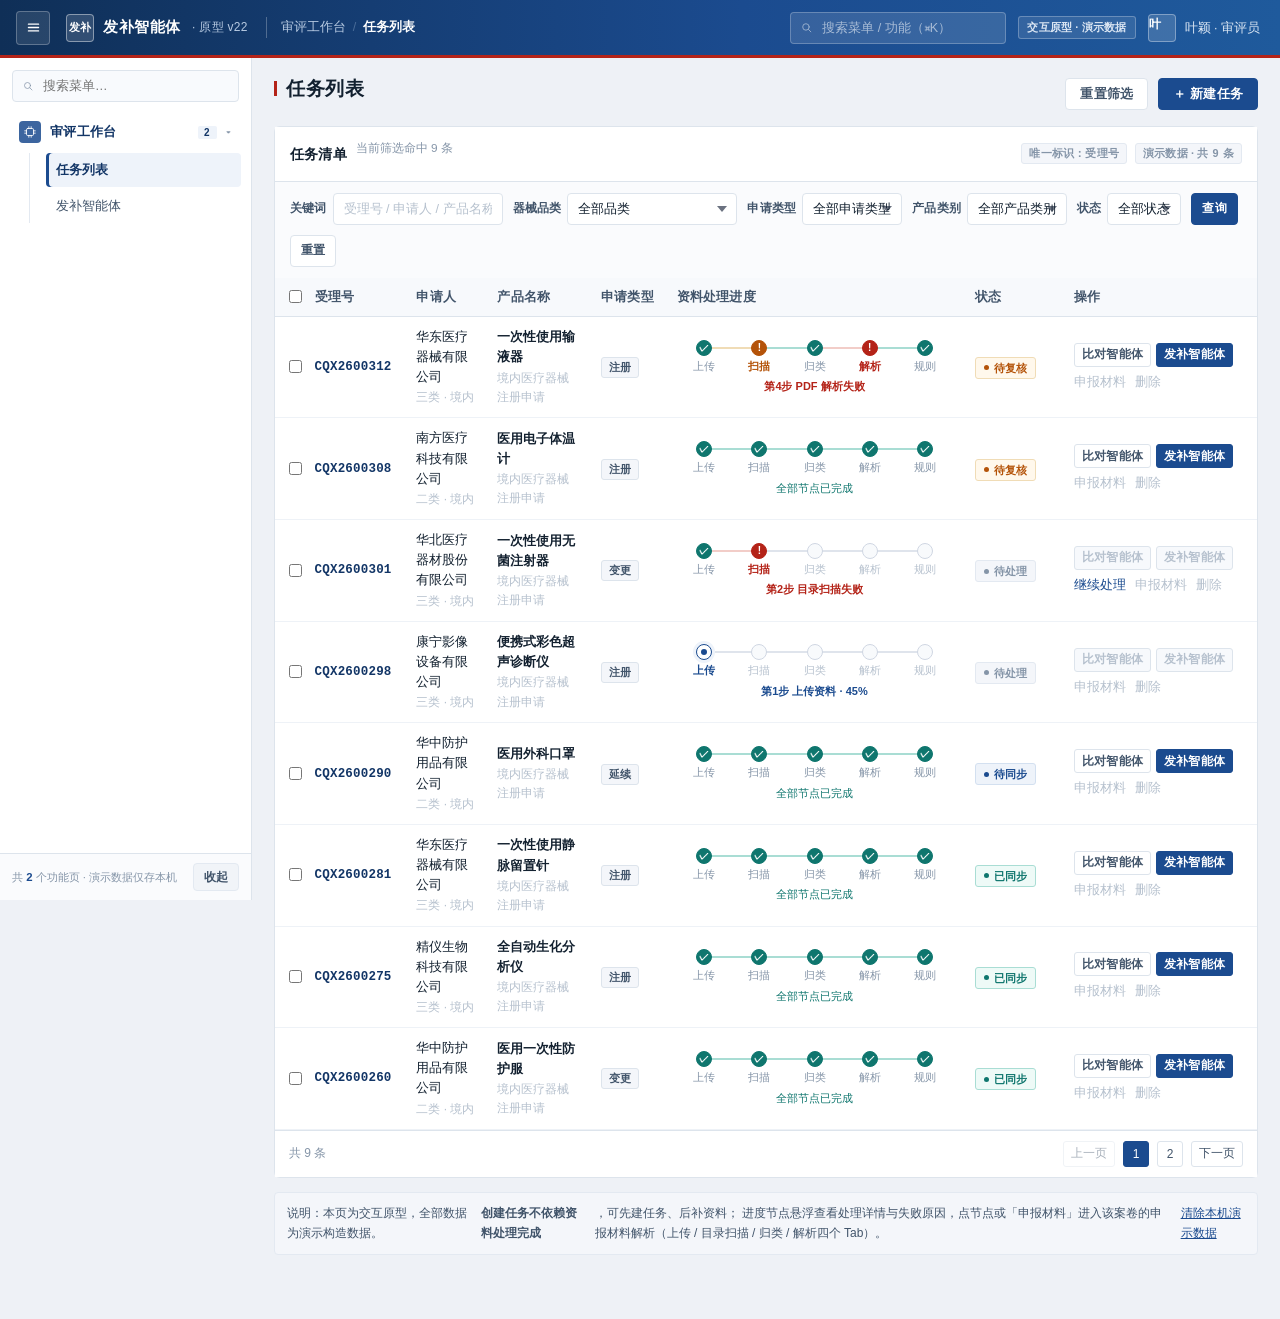
==== commit 726d44f7: "feat: 更新到 v22（弹出列自适应、留痕单行、查看更多页内弹层、结果/依据平铺、下线知识底座菜单）" ====
--- a/index.html
+++ b/index.html
@@ -3,7 +3,7 @@
 <head>
 <meta charset="utf-8">
 <meta name="viewport" content="width=device-width,initial-scale=1">
-<title>任务列表 · 发补智能体原型 v18</title>
+<title>任务列表 · 发补智能体原型 v22</title>
 <link rel="stylesheet" href="./assets/style.css">
 </head>
 <body>
@@ -48,7 +48,6 @@
       <div class="batchbar" id="batchBar">
         <span class="bn">已选 <b id="bnNum">0</b> 项</span>
         <span class="sp"></span>
-        <button class="btn sm" id="bnRun">批量开始处理</button>
         <button class="btn sm" id="bnDel">批量删除</button>
         <button class="btn sm gh" id="bnClear">清除选择</button>
       </div>
@@ -111,7 +110,7 @@
   function filtered() {
     var kw = S.kw.trim().toLowerCase();
     return DATA.CASES.filter(function (c) {
-      if (S.devTop && (!c.devCat || c.devCat[0] !== S.devTop)) return false;
+      if (S.devTop && !devMatch(c)) return false;
       if (S.applyType && c.applyType !== S.applyType) return false;
       if (S.prodClass && c.productClass !== S.prodClass) return false;
       if (S.status && c.status !== S.status) return false;
@@ -230,11 +229,17 @@
 
   function devName(c) {
     if (!c.devCat || !c.devCat.length) return c.cat || '—';
-    return c.devCat[2].replace(/^[\d\-]+\s+/, '');
+    var last = c.devCat[c.devCat.length - 1];
+    return String(last).replace(/^[\d\-]+\s+/, '');
   }
   function devParent(c) {
     if (!c.devCat || c.devCat.length < 2) return '';
-    return c.devCat[1].replace(/^[\d\-]+\s+/, '');
+    return String(c.devCat[1]).replace(/^[\d\-]+\s+/, '');
+  }
+  function devMatch(c) {
+    if (!c.devCat || !c.devCat.length) return false;
+    var v = String(c.devCat[0]);
+    return v === S.devTop || v.slice(0, 2) === String(S.devTop).slice(0, 2);
   }
 
   var SEL = {};
@@ -466,15 +471,6 @@
     syncBatch();
   });
   $('#bnClear').onclick = selClear;
-  $('#bnRun').onclick = function () {
-    var nos = Object.keys(SEL).filter(function (no) {
-      var c = findCase(no); return c && !DATA.flowOf(c).done;
-    });
-    if (!nos.length) { APP.toast('所选任务的处理节点都已完成，无需再处理', 'warn', 2400); return; }
-    nos.forEach(function (no) { runTask(no); });
-    APP.toast('已开始处理 ' + nos.length + ' 个任务', 'ok', 2400);
-    selClear();
-  };
   $('#bnDel').onclick = function () {
     var nos = Object.keys(SEL);
     if (!nos.length) return;
@@ -605,8 +601,8 @@
           '<select class="sel" id="nApplyType"><option value="">请选择</option>' +
             DATA.ENUM.applyType.map(function (v) { return '<option>' + esc(v) + '</option>'; }).join('') +
           '</select></div>' +
-        '<div class="fi span2"><label>器械品类 <span class="req">*</span><span class="k">四级联动 · 支持模糊搜索，需选到第四级</span></label>' +
-          '<div id="nDevCat"></div></div>' +
+        '<div class="fi span2"><label>器械品类 <span class="req">*</span><span class="k">手工填写品类名称或编码，如：14-08-02 输液器、输血器材</span></label>' +
+          '<input class="inp" id="nDevCat" placeholder="请输入器械品类" autocomplete="off"></div>' +
         '<div class="fi"><label>申请事项 <span class="req">*</span></label>' +
           '<select class="sel" id="nApplyItem"><option value="">请选择</option>' +
             DATA.ENUM.applyItem.map(function (v) { return '<option>' + esc(v) + '</option>'; }).join('') +
@@ -650,16 +646,15 @@
   }
 
   function initStep1(m) {
-    CASCADE.create($('#nDevCat', m), {
-      tree: DATA.DEVICE_CAT,
-      levels: 4,
-      placeholder: '如输入“输液器”“体温计”搜索，或逐级选择',
-      onChange: function (path) {
-        NW.devCat = path.filter(Boolean);
-        var el = $('#nDevCat', m);
-        if (el) el.classList.remove('bad');
-      }
-    });
+    /* 器械品类：手工填写（v20 起不再用四级联动） */
+    var dci = $('#nDevCat', m);
+    if (dci) {
+      dci.addEventListener('input', function () {
+        var v = dci.value.trim();
+        NW.devCat = v ? [v] : [];
+        dci.classList.remove('bad');
+      });
+    }
 
     function chipGroup(sel, key) {
       var box = $(sel, m);
@@ -707,8 +702,8 @@
     if (!accept) errs.push('请填写「受理号」');
     if (!applicant) errs.push('请填写「申请人」');
     if (!product) errs.push('请填写「产品名称」');
-    if (!NW.devCat || NW.devCat.length < 4) {
-      errs.push('请选择完整的「器械品类」（需逐级选到第四级）');
+    if (!NW.devCat || !NW.devCat.length) {
+      errs.push('请填写「器械品类」');
       var dc = $('#nDevCat', m); if (dc) dc.classList.add('bad');
     }
     if (!applyType) errs.push('请选择「申请类型」');
--- a/assets/style.css
+++ b/assets/style.css
@@ -1790,6 +1790,10 @@
 .float-ph{border:1.5px dashed #c9d6e6;border-radius:6px;background:#fafcff;min-height:140px;
   display:flex;flex-direction:column;align-items:center;justify-content:center;gap:8px;
   color:var(--t4);font-size:12px;text-align:center;padding:16px}
+/* v22：模块弹出后，原位不再留虚线占位块（它会把剩下的列挤成两行），
+   腾出来的空间由剩余列自适应吃满；浮窗右上角 ✕ 即可收回 */
+.wb > .float-ph,.rulewrap > .float-ph,.rcol > .float-ph,.cmpwrap > .float-ph,
+.wb.popped > .float-ph,.rulewrap.popped > .float-ph,.cmpwrap.popped > .float-ph{display:none}
 .float-ph .btn{background:#fff}
 .in-float{background:#fff!important}
 
@@ -2333,3 +2337,189 @@
 .fp-bd{overflow:hidden}
 .fp-bd .wbc{height:100%!important;min-height:0}
 .fp-bd .wbc-bd{overflow-y:auto}
+
+/* ==========================================================================
+   v20：操作留痕 / 弹出自适应 / ch 原文跳转 / 原文抽屉
+   ========================================================================== */
+
+/* ---------- 系统操作留痕 ---------- */
+.audit{margin-top:12px;border:1px solid var(--bd);border-radius:10px;background:#fbfcfe;overflow:hidden}
+.audit-h{display:flex;align-items:center;gap:7px;padding:8px 11px;cursor:pointer;
+  background:#f8fafd;border-bottom:1px solid var(--bd2);user-select:none}
+.audit-h:hover{background:#f3f7fd}
+.audit-h b{font-size:12.4px;font-weight:700;color:var(--text)}
+.audit-h .cnt{font-size:10.8px;color:var(--t3);background:#eaeff7;border-radius:9px;padding:0 6px;line-height:16px}
+.audit-h .hint{font-size:10.8px;color:var(--t4)}
+.audit-h .au-chev{font-size:10.8px;color:var(--t3)}
+.audit-h .ic{color:var(--t3);flex:0 0 auto}
+.audit-list{list-style:none;margin:0;padding:6px 11px 8px;max-height:none;overflow:visible}
+/* v22：留痕一行一条 —— 谁 · 时间 · 做了什么，不再分两行显示「原文 → 新文」 */
+.au-row{display:flex;align-items:center;gap:7px;padding:4px 0;border-bottom:1px dashed var(--bd2);min-width:0}
+.au-row:last-child{border-bottom:0}
+.au-av{flex:0 0 18px;width:18px;height:18px;border-radius:50%;background:var(--primary-l);
+  color:var(--primary-d);font-size:10.5px;font-weight:700;display:flex;align-items:center;justify-content:center}
+.au-bd{flex:1;min-width:0;display:flex;align-items:center;gap:7px;font-size:11.8px;white-space:nowrap}
+.au-meta{display:flex;align-items:center;gap:6px;font-size:11.8px;flex:0 0 auto;white-space:nowrap}
+.au-meta b{font-weight:700;color:var(--text)}
+.au-who{flex:0 0 auto;font-weight:700;color:var(--text)}
+.au-act{flex:0 0 auto;color:var(--primary-d);background:var(--primary-l);border-radius:4px;padding:0 5px;
+  font-size:10.8px;line-height:16px;white-space:nowrap}
+.au-tm{flex:0 0 auto;min-width:94px;font-style:normal;font-size:10.8px;color:var(--t4);
+  font-variant-numeric:tabular-nums}
+.au-dt{flex:1;min-width:0;font-size:11.8px;color:var(--t2);line-height:1.5;
+  white-space:nowrap;overflow:hidden;text-overflow:ellipsis}
+.au-row.warn .au-act{color:#b45309;background:#fffbeb}
+.audit-empty{padding:9px 11px;font-size:11.6px;color:var(--t4);line-height:1.6}
+.audit.collapsed .audit-list,.audit.collapsed .audit-empty{display:none}
+.audit.collapsed .audit-h{border-bottom:0}
+
+/* 规则结果里的留痕块稍微内收 */
+.reswrap .audit{margin:4px 0 10px}
+
+/* ---------- 一键弹出后：剩余列自动铺满 ---------- */
+.wb.two-col.popped{grid-template-columns:minmax(0,1fr)}
+.rulewrap.popped{grid-template-columns:repeat(auto-fit,minmax(320px,1fr))}
+
+/* ---------- ch 文件名称 → 原文 ---------- */
+a.chlink.tag{cursor:pointer;text-decoration:none;transition:all .16s ease}
+a.chlink.tag:hover{background:var(--primary-l);border-color:var(--primary-m);color:var(--primary-d);
+  text-decoration:underline}
+a.chlink.tag::after{content:"↗";font-size:9px;margin-left:3px;opacity:.65}
+
+/* ---------- 原文抽屉（09） ---------- */
+.docmask{position:fixed;inset:0;background:rgba(15,23,42,.34);z-index:900;animation:docFade .16s ease}
+.docdrawer{position:fixed;top:0;right:0;bottom:0;width:min(680px,92vw);background:#fff;z-index:901;
+  display:flex;flex-direction:column;box-shadow:-18px 0 48px -18px rgba(15,23,42,.4);animation:docIn .22s ease}
+@keyframes docFade{from{opacity:0}to{opacity:1}}
+@keyframes docIn{from{transform:translateX(24px);opacity:.6}to{transform:none;opacity:1}}
+.docdrawer-hd{flex:0 0 auto;display:flex;align-items:flex-start;gap:10px;padding:14px 16px;
+  border-bottom:1px solid var(--bd)}
+.docdrawer-hd .dh-t{font-size:14px;font-weight:800;color:var(--text);line-height:1.5}
+.docdrawer-hd .dh-s{font-size:11.8px;color:var(--t3);margin-top:3px;line-height:1.6}
+.docdrawer-hd .x{border:0;background:transparent;font-size:18px;line-height:1;color:var(--t3);
+  cursor:pointer;padding:2px 6px;border-radius:8px}
+.docdrawer-hd .x:hover{background:#f1f5f9;color:var(--text)}
+.docdrawer-bd{flex:1;min-height:0;overflow:auto;padding:16px 20px 28px;background:#fdfefe}
+.docpage{background:#fff;border:1px solid var(--bd);border-radius:10px;padding:16px 18px;margin-bottom:14px}
+.docpage-h{font-size:11.5px;color:var(--t4);display:flex;gap:8px;margin-bottom:8px}
+.docpage p{margin:0 0 9px;font-size:13px;line-height:1.95;color:#26303d;text-indent:2em}
+.docpage p.hit{background:#fffbe8;box-shadow:inset 3px 0 0 #f59e0b;border-radius:4px;padding:6px 8px;text-indent:0}
+.docmark{background:#fff1a8;color:#7c2d12;border-radius:3px;padding:0 2px;font-weight:600}
+.docdrawer-ft{flex:0 0 auto;display:flex;align-items:center;gap:8px;padding:10px 16px;
+  border-top:1px solid var(--bd);background:#fcfdff;font-size:11.8px;color:var(--t3)}
+
+
+/* ==========================================================================
+   v21：依据从「单条规则」抽成「整卷通用」独立模块，放在规则结果下方
+   v22：规则结果 / 依据 都不再做模块内滚动，内容直接平铺；
+        空间不够时优先保证规则结果（依据让位），整页滚动代替双滚动条
+   ========================================================================== */
+.rulewrap > .rcol{display:flex;flex-direction:column;gap:10px;min-width:0;min-height:0}
+.rcol > #ruleResultCard{flex:0 0 auto;min-height:0}
+.rcol > #ruleBasisCard{flex:0 0 auto;min-height:0;max-height:none}
+.rcol.solo > #ruleBasisCard{flex:0 0 auto;max-height:none}
+
+/* 页面级滚动：两个模块都平铺后总高可能超过一屏，改为整页滚（不再出现卡片内滚动条） */
+body.pg-flow .content{overflow-y:auto;overflow-x:hidden}
+/* 中间列（规则结果 + 依据）高于一屏时：左右两列跟着一起拉高，
+   不要出现「中间很长、两侧一截就断了」的断头感 */
+body.pg-flow .rulewrap{overflow:visible;align-items:stretch;height:auto;flex:0 0 auto;min-height:0}
+body.pg-flow .rulewrap > #ruleListCard,
+body.pg-flow .rulewrap > #rulePdfCard{contain:size layout;min-height:0}
+body.pg-flow #resultBody,body.pg-flow #basisBody,body.pg-flow #basisBody.basis-bd{overflow:visible}
+
+#basisBody.basis-bd{padding:5px 8px 4px;display:flex;flex-direction:column;min-height:0;overflow:visible}
+.basislist,.basislist.collapsed{flex:0 0 auto;min-height:0;max-height:none;overflow:visible}
+/* 展开全部时用两列，7 部法规也只占 4 行，不用滚动 */
+.basislist.grid2{display:grid;grid-template-columns:minmax(0,1fr) minmax(0,1fr);gap:0 8px;align-items:start}
+#basisBody .basisrow{display:flex;align-items:center;gap:8px;padding:5px 9px;border:0;background:transparent;
+  border-radius:8px;text-decoration:none;color:var(--text);font-size:12.4px;line-height:1.45}
+#basisBody .basisrow+.basisrow{margin-top:1px}
+#basisBody .basisrow:hover{background:var(--primary-l);color:var(--primary-d)}
+#basisBody .basisrow .btxt{flex:1;min-width:0;overflow:hidden;text-overflow:ellipsis;white-space:nowrap}
+#basisBody .basisrow .bopen{flex:0 0 auto;font-size:11px;color:var(--t4);opacity:0;transition:opacity .16s}
+#basisBody .basisrow:hover .bopen{opacity:1;color:var(--primary)}
+/* 收起态只留前 3 条（用同等特异度压过 #basisBody .basisrow 的 display:flex） */
+#basisBody .basislist.collapsed .basisrow:nth-of-type(n+4){display:none}
+@media (max-height:860px){
+  #basisBody .basisrow{padding:4px 9px;font-size:12px}
+  .basis-tg{height:22px;font-size:11px}
+  #basisBody.basis-bd{padding:4px 7px 2px}
+  .basislist.grid2{grid-template-columns:minmax(0,1fr)}
+}
+
+.basis-tg{flex:0 0 auto;display:flex;align-items:center;justify-content:center;gap:5px;width:100%;height:27px;
+  margin-top:2px;border:0;border-top:1px dashed var(--bd2);background:transparent;
+  color:var(--t3);font-size:11.6px;cursor:pointer;border-radius:0 0 8px 8px}
+.basis-tg:hover{color:var(--primary);background:#f8fafd}
+.basis-tg .chev{font-size:10px;transition:transform .18s ease}
+.basis-tg .chev.up{transform:rotate(180deg)}
+.basis-empty{padding:16px 10px;text-align:center;color:var(--t4);font-size:12px}
+
+/* ==========================================================================
+   v22：规则结果卡片压缩排版（取消内部滚动的前提：内容高度要收得住）
+        - 采纳 / 不采纳 移到卡片头部，去掉底部操作条
+        - 元信息（复核人、证据段数、规则包…）合并成一行
+        - 留痕改为一行一条
+   ========================================================================== */
+#resultBody{padding:8px 12px 10px}
+#resultBody .reswrap{min-height:0}
+.reshead{align-items:center;row-gap:3px;padding-bottom:6px;margin-bottom:8px}
+.reshead .rname{flex:1;min-width:0}
+.reshead .ract{flex:0 0 auto;display:flex;align-items:center;gap:6px;margin-left:auto}
+.reshead .ract .tag{white-space:nowrap}
+.reshead .tags{width:100%;margin-top:2px;gap:4px}
+.resblock{margin-bottom:6px}
+.resblock .lab{font-size:11.3px;padding-top:2px}
+.resblock .val{font-size:12.4px;line-height:1.66}
+.resblock .val.ai{padding:7px 9px}
+.remark{margin-top:4px;padding-top:5px}
+.remark .rl{margin-bottom:2px;font-size:11.3px}
+.remark textarea{height:38px;font-size:12.2px;line-height:1.55}
+.restip{margin-top:8px;padding-top:7px}
+.resmeta{display:flex;flex-wrap:wrap;gap:3px 14px;font-size:11.2px;line-height:1.7}
+.resmeta .rm-by{color:var(--t3)}
+.resmeta .rm-by b{color:var(--t2);font-weight:600}
+.resmeta .sp{flex:1}
+.reswrap .audit{margin:6px 0 0}
+.reswrap .audit-h{padding:4px 10px}
+.reswrap .audit-list{padding:3px 10px 4px}
+.reswrap .au-row{padding:2px 0}
+
+/* 依据：查看更多 → 页内弹层（不跳页） */
+.lawmodal-list{display:grid;gap:8px}
+.lawmodal-row{display:flex;align-items:flex-start;gap:10px;padding:10px 12px;border:1px solid var(--bd);
+  border-radius:10px;background:#fff;text-decoration:none;color:inherit;transition:all .16s var(--ease)}
+.lawmodal-row:hover{border-color:var(--primary-m);background:#f8fbff}
+.lawmodal-row .lm-n{flex:0 0 20px;height:20px;border-radius:6px;background:var(--primary-l);color:var(--primary-d);
+  font-size:11px;font-weight:700;display:flex;align-items:center;justify-content:center;margin-top:1px}
+.lawmodal-row .lm-bd{flex:1;min-width:0}
+.lawmodal-row h5{margin:0 0 3px;font-size:12.8px;font-weight:700;color:var(--text);line-height:1.5}
+.lawmodal-row .lm-meta{font-size:11.3px;color:var(--t3);display:flex;gap:12px;flex-wrap:wrap}
+.lawmodal-row .lm-meta b{color:var(--t2);font-weight:600}
+.lawmodal-row .lm-go{flex:0 0 auto;font-size:11.5px;color:var(--primary);align-self:center}
+.lawmodal-hint{font-size:11.6px;color:var(--t3);line-height:1.7;margin-bottom:10px}
+
+/* 弹出后「收回浮窗」入口 */
+.popback{display:none}
+body.has-float .popback{display:inline-flex}
+
+/* 草稿弹出后，问题清单独占整宽：改用自适应多列，避免每张卡片被拉成一条长条 */
+#wb.solo-left #outBody{display:grid;grid-template-columns:repeat(auto-fill,minmax(290px,1fr));
+  gap:9px;align-content:start}
+#wb.solo-left #outBody .outline-item{margin-bottom:0;height:100%}
+
+/* 规则页整页滚动条（macOS 叠加式滚动条太隐蔽，显式给一条） */
+body.pg-flow .content::-webkit-scrollbar{width:10px}
+body.pg-flow .content::-webkit-scrollbar-track{background:transparent}
+body.pg-flow .content::-webkit-scrollbar-thumb{background:#ccd7e6;border-radius:9px;border:2px solid #f4f7fb;background-clip:content-box}
+body.pg-flow .content::-webkit-scrollbar-thumb:hover{background:#aebdd2;background-clip:content-box}
+
+/* 规则结果被弹出后：依据独享中间列，铺满高度（列表仍是平铺、不滚动） */
+.rcol.solo{min-height:var(--rh)}
+.rcol.solo > #ruleBasisCard{flex:1 1 auto;min-height:0}
+
+/* 依据展开成两列时：法规名称允许折两行，不要被截成「《医疗器械产品技术…」 */
+#basisBody .basislist.grid2 .basisrow{align-items:flex-start;padding:5px 8px}
+#basisBody .basislist.grid2 .basisrow .btxt{white-space:normal;overflow:visible;text-overflow:clip;
+  line-height:1.4;word-break:break-word}
